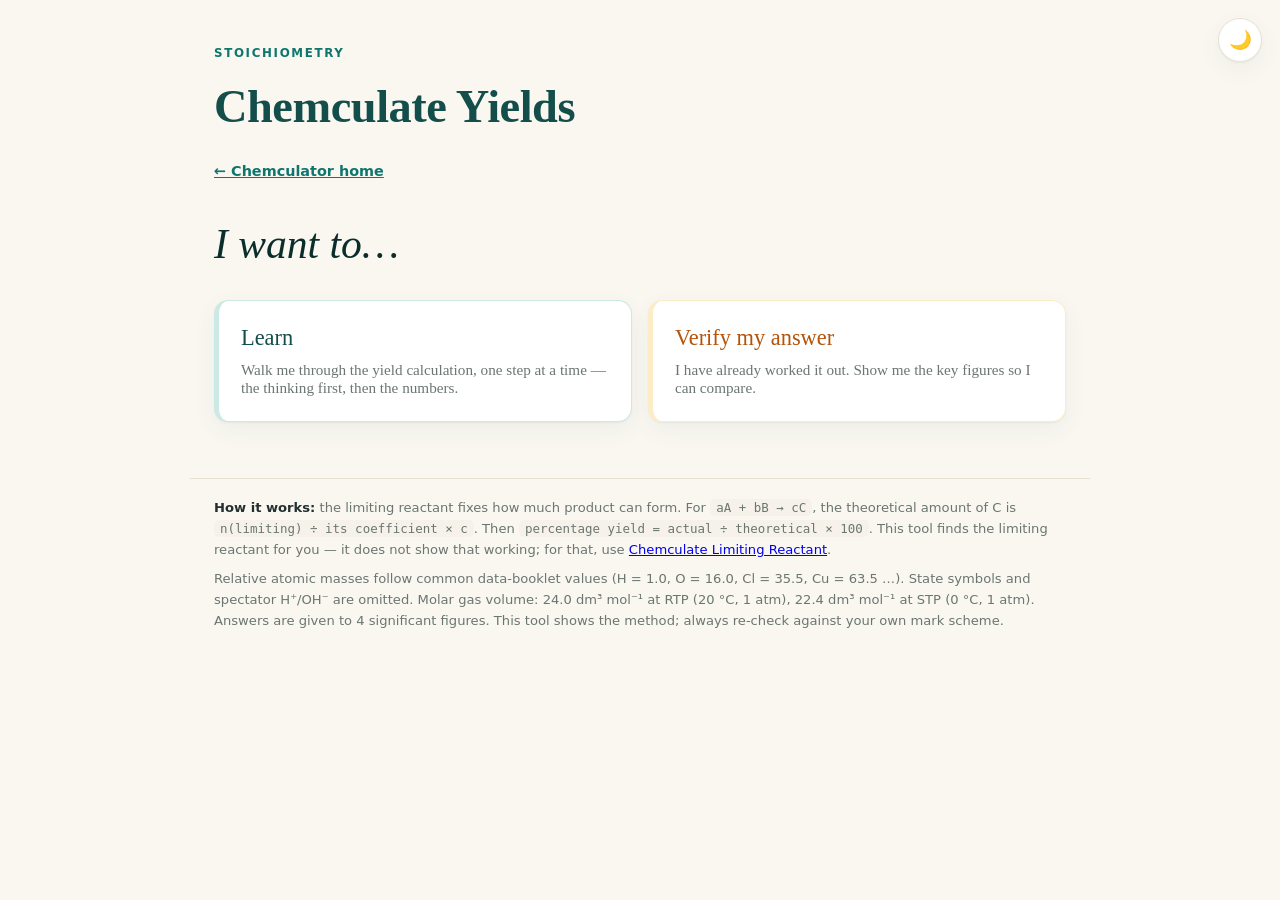
==== yieldcalculator/index.html @ 8b95d7b2 "Build Chemculate Yields and make it clickable on the landing page Same house style as Stoichiomathic" ====
<!DOCTYPE html>
<html lang="en">
<head>
<meta charset="UTF-8">
<meta name="viewport" content="width=device-width, initial-scale=1.0">
<title>Chemculate Yields</title>
<meta name="description" content="Work out theoretical yield, actual yield, or percentage yield from a balanced equation — in grams, moles, or gas volume.">
<!-- Inline SVG favicon: no extra request, no file to lose. -->
<link rel="icon" href="data:image/svg+xml,%3Csvg xmlns='http://www.w3.org/2000/svg' viewBox='0 0 32 32'%3E%3Ctext y='26' font-size='26'%3E%E2%9A%97%EF%B8%8F%3C/text%3E%3C/svg%3E">
  <script>
    // Apply the saved theme before styles paint, so there is no flash of the
    // wrong theme. Shares the 'theme' key with the rest of the Chemculator
    // suite, so the choice carries across apps.
    (function () {
      try {
        var saved = localStorage.getItem('theme');
        var theme = saved || (window.matchMedia && window.matchMedia('(prefers-color-scheme: dark)').matches ? 'dark' : 'light');
        document.documentElement.setAttribute('data-theme', theme);
      } catch (e) { /* localStorage unavailable — default light styles apply */ }
    })();
  </script>
  <link rel="stylesheet" href="styles.css">
</head>
<body>
  <button class="theme-toggle" id="theme-toggle" type="button" aria-label="Switch to dark mode" aria-pressed="false">
    <span id="theme-toggle-icon" aria-hidden="true">🌙</span>
  </button>

  <header class="site-header">
    <span class="eyebrow">Stoichiometry</span>
    <h1 class="site-title">Chemculate Yields</h1>
  </header>

  <main>
    <button class="back-link" id="back-link" type="button" hidden>← Back to start</button>

    <div class="wizard-stage">

      <!-- ============ CARD 0 · LANDING ============ -->
      <div class="wizard-card" id="card-landing">
        <div class="landing-content" id="landing-content">
         <a class="back-link" href="https://azlanyaacob92.github.io/">← Chemculator home</a>
          <p class="hero-lead" id="hero-lead">I want to…</p>
          <div class="choice-grid choice-grid--two">
            <button class="choice-card choice-card--teal" data-choose="learn" type="button">
              <span class="choice-verb">Learn</span>
              <span class="choice-desc">Walk me through the yield calculation, one step at a time — the thinking first, then the numbers.</span>
            </button>
            <button class="choice-card choice-card--gold" data-choose="verify" type="button">
              <span class="choice-verb">Verify my answer</span>
              <span class="choice-desc">I have already worked it out. Show me the key figures so I can compare.</span>
            </button>
          </div>
        </div>
      </div>

      <!-- ============ CARD 1 · REACTION PICKER (periodic table) ============ -->
      <div class="wizard-card prompt-card" id="card-picker" hidden>
        <span class="prompt-step">Step 1</span>
        <p class="prompt-question">Find your reaction</p>

        <div class="searchbar">
          <input type="text" id="speciesSearch" class="text-input" placeholder="Search by species or formula, e.g. MnO4" aria-label="Search reactions by species or formula" autocomplete="off" spellcheck="false">
          <span class="search-preview" id="searchPreview" aria-hidden="true"></span>
        </div>
        <div class="searchbar-divider"><span>or tap elements below</span></div>

        <div class="tablewrap">
          <div class="legend">
            <span><i class="l-active"></i>in a two-reactant reaction</span>
            <span><i class="l-sel"></i>selected</span>
            <span><i class="l-off"></i>not available</span>
          </div>
          <div class="ptscroll"><div class="ptable" id="ptable"></div></div>
        </div>

        <div class="controls">
          <select id="catsel" class="select" aria-label="Reaction type"></select>
          <div class="seg" id="matchmode" title="When several elements are selected">
            <button data-match="all" class="active" type="button">Match all</button>
            <button data-match="any" type="button">Match any</button>
          </div>
          <button class="btn btn--ghost" id="clear" type="button">Clear</button>
        </div>

        <div class="statusbar">
          <div class="selchips" id="selchips"></div>
          <div class="count" id="count"></div>
        </div>

        <div class="list" id="list"></div>
      </div>

      <!-- ============ CARD 1b · CUSTOM REACTION — SETUP ============ -->
      <div class="wizard-card prompt-card" id="card-custom-setup" hidden>
        <span class="prompt-step">Build your own</span>
        <p class="prompt-question">How many products does your reaction make?</p>
        <p class="prompt-subtext">Every custom reaction still has exactly two reactants — the limiting reactant is worked out from both, then the yield is read off whichever product you choose.</p>
        <div class="seg seg--wide" id="prodcount" role="group" aria-label="Number of products"></div>
        <div class="wizard-back-row">
          <button class="btn btn--primary" id="custom-setup-continue" type="button">Continue →</button>
          <button class="btn btn--ghost" id="custom-setup-back" type="button">← Back to reaction list</button>
        </div>
      </div>

      <!-- ============ CARD 1c · CUSTOM REACTION — BUILD ============ -->
      <div class="wizard-card prompt-card" id="card-custom-build" hidden>
        <span class="prompt-step">Build your own</span>
        <p class="prompt-question">Name your reactants and products, and set the ratio</p>
        <div class="calc-eq" id="customPreview"></div>
        <div class="custom-side-label">Reactants</div>
        <div class="custom-grid" id="customReactants"></div>
        <div class="custom-arrow-row"><span class="custom-arrow">→</span></div>
        <div class="custom-side-label">Products</div>
        <div class="custom-grid" id="customProducts"></div>
        <p class="form-error" id="custom-error" role="alert" hidden></p>
        <button class="btn btn--primary" id="custom-build-continue" type="button">Build equation →</button>
        <div class="wizard-back-row">
          <button class="btn btn--ghost" id="custom-build-back" type="button">← Change product count</button>
        </div>
      </div>

      <!-- ============ CARD 2 · WHAT ARE YOU CALCULATING? ============ -->
      <div class="wizard-card prompt-card" id="card-target" hidden>
        <span class="prompt-step">Step 2</span>
        <p class="prompt-question">What are you trying to calculate?</p>
        <div class="calc-eq" id="targetEq"></div>
        <div class="choice-grid choice-grid--three">
          <button class="choice-card choice-card--teal" data-target="theoretical" type="button">
            <span class="choice-verb">Theoretical yield</span>
            <span class="choice-desc">The most product the reaction could possibly make, from the amounts of reactants you started with.</span>
          </button>
          <button class="choice-card choice-card--gold" data-target="percent" type="button">
            <span class="choice-verb">Percentage yield</span>
            <span class="choice-desc">How the product you actually collected compares with the theoretical maximum, as a percentage.</span>
          </button>
          <button class="choice-card choice-card--lilac" data-target="actual" type="button">
            <span class="choice-verb">Actual yield</span>
            <span class="choice-desc">How much product you'd really collect, given a percentage yield the question tells you.</span>
          </button>
        </div>
        <div class="wizard-back-row">
          <button class="btn btn--ghost" id="target-back" type="button">← Choose a different reaction</button>
        </div>
      </div>

      <!-- ============ CARD 3 · WHICH PRODUCT, AND IN WHAT UNIT? ============ -->
      <div class="wizard-card prompt-card" id="card-product" hidden>
        <span class="prompt-step">Step 3</span>
        <p class="prompt-question" id="product-question">Which product is the yield about?</p>
        <div class="calc-eq" id="productEq"></div>
        <div class="custom-side-label">Product</div>
        <div class="seg seg--wide" id="product-seg" role="group" aria-label="Choose the product"></div>
        <div class="custom-side-label">Measure the yield as</div>
        <div class="seg seg--wide" id="unit-seg" role="group" aria-label="Choose how the yield is measured"></div>
        <div id="product-gas-note"></div>
        <div class="wizard-back-row">
          <button class="btn btn--primary" id="product-continue" type="button">Continue →</button>
          <button class="btn btn--ghost" id="product-back" type="button">← Change what to calculate</button>
        </div>
      </div>

      <!-- ============ CARD 4 · MEASUREMENTS ============ -->
      <div class="wizard-card prompt-card" id="card-measure" hidden>
        <span class="prompt-step">Step 4</span>
        <p class="prompt-question">How much of each reactant do you have?</p>
        <div class="calc-eq" id="measureEq"></div>
        <div id="measureNote"></div>
        <div class="inputs" id="inputs"></div>
        <div id="knownWrap"></div>
        <p class="form-error" id="measure-error" role="alert" hidden></p>
        <button class="btn btn--primary" id="measure-continue" type="button">Continue →</button>
        <div class="wizard-back-row">
          <button class="btn btn--ghost" id="measure-back" type="button">← Change product or unit</button>
        </div>
      </div>

      <!-- ============ CARD 5a · LEARN — one step at a time ============ -->
      <div class="wizard-card step-combo" id="card-learn" hidden>
        <div class="step-strategy-zone">
          <span class="strategy-eyebrow" id="learn-eyebrow">Step 1</span>
          <p class="strategy-instruction" id="learn-instruction"></p>
          <p class="strategy-text" id="learn-strategy"></p>
          <p class="strategy-footnote" id="learn-footnote" hidden></p>
        </div>
        <div class="step-calc-zone">
          <span class="math-eyebrow">Calculation</span>
          <div class="math-typed" id="learn-math"></div>
        </div>
        <div class="step-combo-actions">
          <button class="btn btn--primary" id="learn-next" type="button">Show the calculation</button>
        </div>
      </div>

      <!-- ============ CARD 5b · VERIFY — answers only ============ -->
      <div class="wizard-card worksheet" id="card-verify" hidden>
        <div class="worksheet-header">
          <span class="strategy-eyebrow">Answers only</span>
          <p class="worksheet-title" id="verify-title">Key figures for each step</p>
        </div>
        <div class="worksheet-body" id="verify-body"></div>
        <div class="step-combo-actions worksheet-actions">
          <button class="btn btn--primary" id="verify-again" type="button">Try different amounts</button>
          <button class="btn btn--ghost" id="verify-restart" type="button">Start again</button>
        </div>
      </div>

      <!-- ============ CARD 6 · VERDICT (learn only) ============ -->
      <div class="wizard-card verdict-card" id="card-verdict" hidden>
        <span class="strategy-eyebrow">Conclusion</span>
        <p class="verdict-headline" id="verdict-headline"></p>
        <p class="verdict-body" id="verdict-body"></p>
        <div class="verdict-actions">
          <button class="btn btn--primary" id="verdict-again" type="button">Try different amounts</button>
          <button class="btn btn--ghost" id="verdict-restart" type="button">Start again</button>
        </div>
      </div>

    </div>
  </main>

  <footer class="site-footer">
    <div><b>How it works:</b> the limiting reactant fixes how much product can form. For <code>aA + bB → cC</code>, the theoretical amount of C is <code>n(limiting) ÷ its coefficient × c</code>. Then <code>percentage yield = actual ÷ theoretical × 100</code>. This tool finds the limiting reactant for you — it does not show that working; for that, use <a href="https://azlanyaacob92.github.io/stoichiomathics/">Chemculate Limiting Reactant</a>.</div>
    <div style="margin-top:8px">Relative atomic masses follow common data-booklet values (H = 1.0, O = 16.0, Cl = 35.5, Cu = 63.5 …). State symbols and spectator H⁺/OH⁻ are omitted. Molar gas volume: 24.0 dm³ mol⁻¹ at RTP (20 °C, 1 atm), 22.4 dm³ mol⁻¹ at STP (0 °C, 1 atm). Answers are given to 4 significant figures. This tool shows the method; always re-check against your own mark scheme.</div>
  </footer>

  <script src="chemistry.js"></script>
  <script src="app.js"></script>
</body>
</html>
---- yieldcalculator/styles.css ----
/* =============================================================
   styles.css  —  appearance only
   Teal + amber house style shared with the Concentration Trainer:
   Georgia for display type, sans for small-caps labels, mono for
   chemical equations and calculation lines. Light mode is the
   default; dark mode reuses the trainer's original near-black
   navy / cyan / gold palette via [data-theme="dark"].
   ============================================================= */

:root {
  --teal-900: #134e4a;
  --teal-950: #0a2e2b;
  --teal-700: #0f766e;
  --teal-600: #0d9488;
  --teal-100: #cce9e5;
  --teal-50:  #eefaf8;

  --amber-600: #d97706;
  --amber-500: #f59e0b;
  --amber-100: #fdecc8;

  --gold: #b45309;

  --lilac-600: #7c3aed;
  --lilac-100: #ede9fe;
  --lilac-glow: rgba(124, 58, 237, 0);

  --bg:    #faf7f1;
  --card:  #ffffff;
  --ink:   #23302f;
  --muted: #6b7671;
  --faint: #9aa49e;
  --line:  #e8e1d4;

  --calc-bg:      #f6f2ea;
  --error-bg:     #fef2f2;
  --error-border: #fecaca;
  --error-text:   #b91c1c;

  --amber-panel-bg:     var(--amber-100);
  --amber-panel-border: var(--amber-500);
  --amber-panel-text:   #7c3a06;

  /* periodic table cells */
  --pt-on-bg:     var(--teal-50);
  --pt-on-ink:    var(--teal-700);
  --pt-on-border: #a7dcd4;
  --pt-on-hover:  #dcf4f0;
  --pt-off-bg:    #f2eee5;
  --pt-off-ink:   #b9b2a3;
  --pt-off-border:#e8e1d4;
  --pt-sel-bg:    var(--teal-600);
  --pt-sel-ink:   #ffffff;
  --pt-sel-ring:  rgba(13, 148, 136, .3);

  /* limiting / excess accents */
  --lim: var(--teal-700);
  --exc: #2563eb;
  --exc-soft: #dbeafe;

  /* reaction-category accent colours (used as translucent tag backgrounds) */
  --c-neut:#2563eb; --c-ametal:#db2777; --c-carb:#b45309; --c-oxide:#c2410c;
  --c-comb:#dc2626; --c-precip:#7c3aed; --c-decomp:#059669; --c-disp:#0891b2;
  --c-synth:#0284c7; --c-titr:#9333ea; --c-elec:#ca8a04; --c-complex:#c026d3;
  --c-pblock:#4f46e5; --c-gasform:#65a30d; --c-custom:#64748b;

  --shadow: 0 1px 2px rgba(19, 78, 74, .06), 0 8px 24px rgba(19, 78, 74, .06);
  --radius: 14px;

  --display: Georgia, "Times New Roman", serif;
  --body: system-ui, -apple-system, "Segoe UI", Roboto, sans-serif;
  --mono: "SFMono-Regular", ui-monospace, Menlo, Consolas, monospace;

  /* one easing curve, used everywhere, so every transition feels
     like part of the same material — slow to start, glides to rest */
  --ease-buttery: cubic-bezier(0.16, 1, 0.3, 1);
}

/* ---------- dark mode ----------
   The trainer's original palette: near-black navy surfaces, bright
   cyan accent, gold for warnings. Same variable names, dark values,
   switched by a data-theme attribute on <html> (as in the
   Concentration Trainer). */
[data-theme="dark"] {
  --bg:    #0b1015;
  --card:  #131c24;
  --ink:   #e8eef4;
  --muted: #8a9aa8;
  --faint: #5a6b78;
  --line:  #243240;

  --calc-bg:      #172230;
  --error-bg:     #2a1414;
  --error-border: #5a2a2a;
  --error-text:   #f4b4b4;

  --amber-panel-bg:     #2a230f;
  --amber-panel-border: #6b4a12;
  --amber-panel-text:   #f0c473;

  --teal-600: #2dd4bf;
  --teal-700: #2dd4bf;
  --teal-100: #2a6b63;
  --teal-50:  #eefaf8; /* stays light: used as text inside deep-teal zones */

  --amber-500: #f5b942;
  --amber-600: #f5b942;
  --amber-100: #3a3220;

  --gold: #f5b942;

  --lilac-600: #a78bfa;
  --lilac-100: #3b2e63;
  --lilac-glow: rgba(167, 139, 250, .45);

  --pt-on-bg:     #0f3b37;
  --pt-on-ink:    #aef3ea;
  --pt-on-border: #2a6b63;
  --pt-on-hover:  #13524b;
  --pt-off-bg:    #10171d;
  --pt-off-ink:   #3f4d59;
  --pt-off-border:#1b2730;
  --pt-sel-bg:    #2dd4bf;
  --pt-sel-ink:   #06231f;
  --pt-sel-ring:  rgba(45, 212, 191, .35);

  --lim: #2dd4bf;
  --exc: #60a5fa;
  --exc-soft: #142436;

  /* brighter category accents, legible against the dark navy card */
  --c-neut:#60a5fa; --c-ametal:#f472b6; --c-carb:#fbbf24; --c-oxide:#fb923c;
  --c-comb:#f87171; --c-precip:#a78bfa; --c-decomp:#34d399; --c-disp:#22d3ee;
  --c-synth:#38bdf8; --c-titr:#c084fc; --c-elec:#facc15; --c-complex:#e879f9;
  --c-pblock:#818cf8; --c-gasform:#a3e635; --c-custom:#94a3b8;

  --shadow: 0 18px 40px -20px rgba(0, 0, 0, .85);
}

/* dark-mode pins: tokens doing double duty (dark surface AND dark ink) */
[data-theme="dark"] .site-title,
[data-theme="dark"] .choice-verb,
[data-theme="dark"] .hero-lead { color: var(--ink); }
[data-theme="dark"] .btn--primary { color: #06231f; }
[data-theme="dark"] .btn--primary:hover { background: #7af2e4; box-shadow: 0 6px 16px rgba(45, 212, 191, .35); }
[data-theme="dark"] .btn--ghost:hover { background: #0f3b37; }
[data-theme="dark"] .step-strategy-zone { background: #0e2e2a; }
[data-theme="dark"] .verdict-card { background: #0e2e2a; }
[data-theme="dark"] .worksheet-header { background: #0e2e2a; }
[data-theme="dark"] .chip--lim { color: #06231f; }
[data-theme="dark"] .choice-card--teal { box-shadow: var(--shadow), 0 0 18px rgba(45, 212, 191, .28); }
[data-theme="dark"] .choice-card--teal:hover { box-shadow: 0 10px 30px rgba(19, 78, 74, .12), 0 0 32px rgba(45, 212, 191, .55); }
[data-theme="dark"] .choice-card--gold { box-shadow: var(--shadow), 0 0 18px rgba(245, 185, 66, .28); }
[data-theme="dark"] .choice-card--gold:hover { box-shadow: 0 10px 30px rgba(19, 78, 74, .12), 0 0 32px rgba(245, 185, 66, .55); }
[data-theme="dark"] .choice-card--lilac:hover { box-shadow: 0 10px 30px rgba(19, 78, 74, .12), 0 0 32px rgba(167, 139, 250, .6); }

* { box-sizing: border-box; }

body {
  margin: 0;
  font-family: var(--body);
  color: var(--ink);
  background: var(--bg);
  line-height: 1.55;
  -webkit-font-smoothing: antialiased;
  transition: background .35s var(--ease-buttery), color .35s var(--ease-buttery);
}
[data-theme="dark"] body {
  background:
    radial-gradient(1200px 600px at 80% -10%, #14202b 0%, transparent 60%),
    radial-gradient(900px 500px at -10% 10%, #102219 0%, transparent 55%),
    var(--bg);
}

/* ---------- theme toggle ---------- */
.theme-toggle {
  position: fixed;
  top: 18px;
  right: 18px;
  z-index: 50;
  width: 44px;
  height: 44px;
  border-radius: 50%;
  border: 1px solid var(--line);
  background: var(--card);
  color: var(--ink);
  display: flex;
  align-items: center;
  justify-content: center;
  font-size: 1.15rem;
  line-height: 1;
  cursor: pointer;
  box-shadow: var(--shadow);
  transition: background .35s var(--ease-buttery), transform .2s var(--ease-buttery), box-shadow .3s var(--ease-buttery);
}
.theme-toggle:hover { transform: translateY(-2px); }
.theme-toggle:focus-visible { outline: 3px solid var(--amber-500); outline-offset: 2px; }

/* ---------- header / footer ---------- */
.site-header {
  max-width: 900px;
  margin: 0 auto;
  padding: 40px 24px 8px;
}
@media (max-width: 480px) { .site-header { padding-right: 64px; } }
.eyebrow {
  display: inline-block;
  font-size: .74rem;
  letter-spacing: .14em;
  text-transform: uppercase;
  color: var(--teal-700);
  font-weight: 600;
}
.site-title {
  font-family: var(--display);
  font-size: clamp(2rem, 6vw, 2.9rem);
  margin: 6px 0 0;
  color: var(--teal-900);
  letter-spacing: -.01em;
}
.site-footer {
  max-width: 900px;
  margin: 56px auto 40px;
  padding: 0 24px;
  color: var(--muted);
  font-size: .82rem;
  line-height: 1.6;
  border-top: 1px solid var(--line);
  padding-top: 18px;
}
.site-footer code {
  font-family: var(--mono);
  color: var(--muted);
  background: var(--calc-bg);
  padding: 1px 6px;
  border-radius: 5px;
  font-size: .78rem;
}
.site-footer b { color: var(--ink); }

main { max-width: 900px; margin: 0 auto; padding: 8px 24px 0; }

/* ---------- wizard pan transitions ----------
   One card visible at a time. "forward" exits left / enters from
   the right (the normal progress direction); "back" reverses it. */
@keyframes fade { from { opacity: 0; transform: translateY(10px); } to { opacity: 1; transform: none; } }
@keyframes pan-in-right  { from { opacity: 0; transform: translateX(56px); } to { opacity: 1; transform: none; } }
@keyframes pan-in-left   { from { opacity: 0; transform: translateX(-56px); } to { opacity: 1; transform: none; } }
@keyframes pan-out-left  { from { opacity: 1; transform: none; } to { opacity: 0; transform: translateX(-56px); } }
@keyframes pan-out-right { from { opacity: 1; transform: none; } to { opacity: 0; transform: translateX(56px); } }

.wizard-card { will-change: transform, opacity; }
.anim-pan-in-right  { animation: pan-in-right .65s var(--ease-buttery); }
.anim-pan-in-left   { animation: pan-in-left .65s var(--ease-buttery); }
.anim-pan-out-left  { animation: pan-out-left .5s var(--ease-buttery) forwards; }
.anim-pan-out-right { animation: pan-out-right .5s var(--ease-buttery) forwards; }

/* ---------- landing ---------- */
.hero-lead {
  font-family: var(--display);
  font-size: clamp(1.8rem, 5.5vw, 2.6rem);
  color: var(--teal-950);
  margin: 28px 0 24px;
  font-style: italic;
}
.hero-lead.anim-hero-in { animation: pan-in-right .7s var(--ease-buttery) both; }
.choice-card.anim-grow-in { animation: grow-in .55s var(--ease-buttery) both; }
@keyframes grow-in { from { opacity: 0; transform: scale(.35); } to { opacity: 1; transform: scale(1); } }

.choice-grid { display: grid; gap: 16px; grid-template-columns: repeat(3, 1fr); }
.choice-grid--two { grid-template-columns: repeat(2, 1fr); }
.choice-grid--three { grid-template-columns: repeat(3, 1fr); }
@media (max-width: 760px) { .choice-grid { grid-template-columns: 1fr; } }

.choice-card {
  text-align: left;
  cursor: pointer;
  border: 1px solid var(--teal-100);
  background: var(--card);
  border-radius: var(--radius);
  padding: 24px 22px;
  box-shadow: var(--shadow);
  display: flex; flex-direction: column; gap: 10px;
  transition: transform .3s var(--ease-buttery), box-shadow .3s var(--ease-buttery), border-color .3s var(--ease-buttery);
  border-left: 5px solid var(--teal-600);
  font-family: inherit;
}
.choice-card--teal { border-left-color: var(--teal-600); border-color: var(--teal-100); }
.choice-card--lilac {
  border-left-color: var(--lilac-600);
  border-color: var(--lilac-100);
  box-shadow: var(--shadow), 0 0 18px var(--lilac-glow);
}
.choice-card--gold  { border-left-color: var(--gold); border-color: var(--amber-100); }
.choice-card:hover { transform: translateY(-3px); box-shadow: 0 10px 30px rgba(19, 78, 74, .12); }
.choice-card--lilac:hover { box-shadow: 0 10px 30px rgba(19, 78, 74, .12), 0 0 30px var(--lilac-glow); }
.choice-card:active { transform: translateY(-1px) scale(.99); transition-duration: .12s; }
.choice-card.active { border-width: 2px; box-shadow: var(--shadow), 0 0 0 3px var(--teal-100); }
[data-theme="dark"] .choice-card.active { box-shadow: var(--shadow), 0 0 0 3px rgba(45, 212, 191, .35); }
.choice-verb {
  font-family: var(--display);
  font-size: 1.4rem;
  color: var(--teal-900);
}
.choice-card--lilac .choice-verb { color: var(--lilac-600); }
.choice-card--gold .choice-verb { color: var(--gold); }
.choice-desc { color: var(--muted); font-size: .95rem; font-family: var(--display); }

/* ---------- back link ---------- */
.back-link {
  background: none; border: none; cursor: pointer;
  color: var(--teal-700); font-size: .9rem; font-weight: 600;
  font-family: var(--body);
  padding: 6px 0; margin: 12px 0 20px;
  transition: color .2s var(--ease-buttery), transform .2s var(--ease-buttery);
}
.back-link:hover { text-decoration: underline; color: var(--teal-900); transform: translateX(-2px); }
[data-theme="dark"] .back-link:hover { color: #7af2e4; }

/* ---------- prompt cards (picker + measurements) ---------- */
.prompt-card {
  background: var(--card);
  border: 1px solid var(--line);
  border-radius: var(--radius);
  padding: 22px;
  box-shadow: var(--shadow);
  margin-bottom: 16px;
}
.prompt-step {
  display: inline-block;
  font-family: var(--body);
  font-size: .7rem; letter-spacing: .12em; text-transform: uppercase;
  color: var(--teal-700); font-weight: 700; margin-bottom: 10px;
}
.prompt-question {
  display: block;
  font-family: var(--display);
  font-size: 1.25rem;
  color: var(--ink);
  margin: 0 0 14px;
}
.wizard-back-row { margin-top: 14px; display: flex; gap: 10px; flex-wrap: wrap; }
.prompt-subtext { font-size: .85rem; color: var(--muted); margin: -6px 0 16px; line-height: 1.5; }
.seg--wide { display: flex; width: 100%; }
.seg--wide button { flex: 1; padding: 12px 10px; font-size: .95rem; }

/* ---------- form controls / buttons ---------- */
.select, .num-input {
  font-family: var(--body);
  font-size: .95rem;
  color: var(--ink);
  background: var(--card);
  border: 1px solid var(--line);
  border-radius: 10px;
  padding: 10px 12px;
  transition: border-color .2s var(--ease-buttery), box-shadow .2s var(--ease-buttery);
}
.select { cursor: pointer; }
.select:focus, .num-input:focus {
  outline: 3px solid var(--teal-100);
  border-color: var(--teal-600);
}
.btn {
  font-family: var(--body);
  font-size: .98rem;
  font-weight: 600;
  border-radius: 10px;
  padding: 11px 20px;
  cursor: pointer;
  border: 1px solid transparent;
  transition: background .25s var(--ease-buttery), transform .2s var(--ease-buttery), box-shadow .25s var(--ease-buttery);
}
.btn:active { transform: translateY(1px) scale(.98); transition-duration: .1s; }
.btn--primary { background: var(--teal-700); color: #fff; }
.btn--primary:hover { background: var(--teal-900); transform: translateY(-1px); box-shadow: 0 6px 16px rgba(19, 78, 74, .18); }
[data-theme="dark"] .btn--primary:hover { background: #7af2e4; }
.btn--ghost { background: transparent; color: var(--teal-700); border-color: var(--teal-100); }
.btn--ghost:hover { background: var(--teal-50); transform: translateY(-1px); }
.btn:focus-visible { outline: 3px solid var(--amber-500); outline-offset: 2px; }
#measure-continue { margin-top: 16px; }

.form-error {
  color: var(--error-text); font-size: .9rem; margin: 14px 0 0;
  background: var(--error-bg); border: 1px solid var(--error-border); border-radius: 8px; padding: 10px 12px;
}

/* ---------- species / formula search ---------- */
.searchbar { position: relative; margin-bottom: 10px; }
.text-input {
  font-family: var(--body);
  font-size: .95rem;
  color: var(--ink);
  background: var(--card);
  border: 1px solid var(--line);
  border-radius: 10px;
  padding: 11px 14px;
  width: 100%;
  box-sizing: border-box;
  transition: border-color .2s var(--ease-buttery), box-shadow .2s var(--ease-buttery);
}
.text-input:focus {
  outline: 3px solid var(--teal-100);
  border-color: var(--teal-600);
}
.text-input::placeholder { color: var(--faint); }
.search-preview {
  display: block;
  min-height: 1.1em;
  margin: 6px 2px 0;
  font-family: var(--mono, monospace);
  font-size: .85rem;
  color: var(--teal-700);
}
[data-theme="dark"] .search-preview { color: var(--teal-100); }
.search-preview:empty { display: none; }
.searchbar-divider {
  display: flex; align-items: center; gap: 10px;
  font-size: .72rem; color: var(--faint); text-transform: uppercase; letter-spacing: .04em;
  margin: 4px 0 14px;
}
.searchbar-divider::before, .searchbar-divider::after {
  content: ""; flex: 1; height: 1px; background: var(--line);
}

/* ---------- periodic-table picker ---------- */
.tablewrap { margin-bottom: 14px; }
.legend { display: flex; gap: 14px; font-size: .72rem; color: var(--faint); align-items: center; flex-wrap: wrap; margin-bottom: 10px; }
.legend i { display: inline-block; width: 11px; height: 11px; border-radius: 3px; margin-right: 5px; vertical-align: -1px; }
.legend .l-active { background: var(--pt-on-bg); border: 1px solid var(--pt-on-border); }
.legend .l-sel { background: var(--pt-sel-bg); }
.legend .l-off { background: var(--pt-off-bg); border: 1px solid var(--pt-off-border); }

.ptscroll { overflow-x: auto; padding-bottom: 4px; -webkit-overflow-scrolling: touch; }
.ptable { display: grid; grid-template-columns: repeat(18, minmax(33px, 1fr)); grid-auto-rows: 36px; gap: 4px; min-width: 640px; }
.cell {
  border-radius: 6px; position: relative; display: flex; flex-direction: column; justify-content: center; align-items: center;
  font-size: 13px; font-weight: 700; user-select: none; line-height: 1; border: 1px solid transparent;
}
.cell .z { position: absolute; top: 2px; left: 4px; font-size: 8px; font-weight: 600; opacity: .65; }
.cell.off { background: var(--pt-off-bg); color: var(--pt-off-ink); border-color: var(--pt-off-border); cursor: default; }
.cell.on { background: var(--pt-on-bg); color: var(--pt-on-ink); border-color: var(--pt-on-border); cursor: pointer; transition: transform .08s, background .12s, box-shadow .12s; }
.cell.on:hover { background: var(--pt-on-hover); transform: translateY(-1px); box-shadow: 0 6px 14px -8px rgba(0, 0, 0, .35); }
.cell.sel { background: var(--pt-sel-bg); color: var(--pt-sel-ink); border-color: var(--pt-sel-bg); box-shadow: 0 0 0 2px var(--pt-sel-ring); }
.cell.sel .z { opacity: .8; }
.ftag {
  grid-column: 3 / span 1; display: flex; align-items: center; justify-content: center;
  font-size: 8px; color: var(--faint); border: 1px dashed var(--line); border-radius: 6px;
}

.controls { display: flex; gap: 10px; flex-wrap: wrap; align-items: center; margin: 14px 0 4px; }
.seg { display: inline-flex; border: 1px solid var(--line); border-radius: 10px; overflow: hidden; background: var(--card); }
.seg button { border: 0; background: transparent; color: var(--muted); padding: 10px 14px; font-size: .82rem; font-weight: 600; font-family: var(--body); cursor: pointer; }
.seg button.active { background: var(--teal-700); color: #fff; }
[data-theme="dark"] .seg button.active { color: #06231f; }

.statusbar { display: flex; justify-content: space-between; align-items: center; gap: 10px; flex-wrap: wrap; margin: 10px 2px 2px; }
.count { color: var(--muted); font-size: .82rem; }
.count b { color: var(--ink); }
.selchips { display: flex; gap: 6px; flex-wrap: wrap; }
.selchip {
  background: var(--teal-700); color: #fff; border: 0; border-radius: 999px; padding: 4px 9px 4px 11px;
  font-size: .78rem; font-weight: 700; font-family: var(--body); cursor: pointer; display: inline-flex; align-items: center; gap: 5px;
}
[data-theme="dark"] .selchip { color: #06231f; }
.selchip span { font-size: .82rem; opacity: .7; }

/* reaction list */
.list { display: flex; flex-direction: column; gap: 9px; margin-top: 12px; }
.rx {
  display: grid; grid-template-columns: 42px 1fr auto; gap: 13px; background: var(--card); border: 1px solid var(--line);
  border-radius: 12px; padding: 13px 15px; align-items: center; cursor: pointer;
  transition: border-color .12s, background .12s, transform .2s var(--ease-buttery);
}
.rx:hover { border-color: var(--teal-600); transform: translateY(-1px); }
.idx {
  font-variant-numeric: tabular-nums; font-weight: 800; font-size: 13px; color: var(--gold);
  background: var(--calc-bg); border: 1px solid var(--line); border-radius: 8px; height: 34px;
  display: flex; align-items: center; justify-content: center;
}
.rxbody { min-width: 0; }
.eq {
  font-family: var(--mono);
  font-size: 15px; line-height: 1.45; letter-spacing: .2px; color: var(--ink); overflow-wrap: anywhere;
}
.eq .coef { color: var(--teal-700); }
.eq .op { color: var(--faint); padding: 0 2px; }
.eq .arrow { color: var(--teal-600); padding: 0 6px; font-weight: 700; }
.eq sub { font-size: .66em; } .eq sup { font-size: .66em; }
.meta { display: flex; gap: 8px; flex-wrap: wrap; align-items: center; margin-top: 7px; }
.tag { font-size: 10.5px; font-weight: 700; letter-spacing: .04em; padding: 3px 9px; border-radius: 999px; text-transform: uppercase; font-family: var(--body); }
.cond { font-size: 11px; color: var(--muted); font-style: italic; }
.cond--warn { color: var(--gold); }
.pick { font-size: 11px; font-weight: 700; color: var(--faint); white-space: nowrap; font-family: var(--body); }
.rx:hover .pick { color: var(--teal-600); }
.empty { text-align: center; color: var(--muted); padding: 42px 20px; border: 1px dashed var(--line); border-radius: 12px; font-family: var(--display); }
.empty b { color: var(--ink); }
.empty-faint { color: var(--faint); }

/* "my reaction is not listed" — same grid as .rx, dashed to read as an escape hatch */
.rx--custom { border-style: dashed; background: var(--calc-bg); }
.rx--custom:hover { border-color: var(--c-custom); }
.rx--custom .idx { color: var(--c-custom); font-size: 19px; }
.rx--custom .rxbody .eq { font-family: var(--body); color: var(--muted); font-style: italic; }
.rx--custom:hover .pick { color: var(--c-custom); }

/* ---------- custom-reaction builder ---------- */
.custom-side-label {
  font-family: var(--body); font-size: .72rem; letter-spacing: .1em; text-transform: uppercase;
  color: var(--muted); font-weight: 700; margin: 16px 0 8px;
}
.custom-grid { display: grid; grid-template-columns: 1fr 1fr; gap: 12px; }
@media (max-width: 620px) { .custom-grid { grid-template-columns: 1fr; } }
.custom-arrow-row { text-align: center; margin: 6px 0; }
.custom-arrow { color: var(--teal-600); font-size: 1.2rem; font-weight: 700; }
.customfield { background: var(--calc-bg); border: 1px solid var(--line); border-radius: 12px; padding: 12px 13px; }
.customfield .cf-label {
  font-family: var(--body); font-size: 11px; font-weight: 700; color: var(--faint);
  letter-spacing: .02em; text-transform: uppercase; margin-bottom: 8px;
}
.coefrow { display: flex; gap: 8px; }
.coef-input { width: 56px; flex: 0 0 auto; text-align: center; font-variant-numeric: tabular-nums; }
.name-input { flex: 1; min-width: 0; font-family: var(--mono); }
.formula-preview {
  margin-top: 8px; font-family: var(--mono); font-size: 15px; color: var(--ink); min-height: 20px;
}
.formula-preview sub { font-size: .66em; } .formula-preview sup { font-size: .66em; }
.formula-preview:empty::before { content: '—'; color: var(--faint); }
.formula-conflict { margin-top: 10px; }
.formula-conflict-label { font-family: var(--body); font-size: .78rem; color: var(--muted); margin-bottom: 6px; }
.formula-conflict-options { display: flex; gap: 8px; flex-wrap: wrap; }
.formula-option {
  font-family: var(--mono); font-size: .92em; font-weight: 700; padding: 4px 11px; border-radius: 7px;
  border: 1px solid var(--teal-100); background: transparent; color: var(--teal-700); cursor: pointer;
}
.formula-option sub, .formula-option sup { font-size: .7em; }
.formula-option:hover { background: var(--teal-50); }

/* ---------- measurements card ---------- */
.calc-eq {
  font-family: var(--mono);
  font-size: 17px; line-height: 1.5; color: var(--ink);
  background: var(--calc-bg); border: 1px solid var(--line); border-radius: 10px; padding: 12px 14px;
  overflow-x: auto;
}
.calc-eq .arrow { color: var(--teal-600); padding: 0 8px; font-weight: 700; }
.calc-eq .op { color: var(--faint); padding: 0 3px; }
.calc-eq .coef { color: var(--teal-700); }
.calc-eq sub { font-size: .66em; } .calc-eq sup { font-size: .66em; }
.note {
  margin-top: 11px; font-size: .8rem; color: var(--amber-panel-text);
  background: var(--amber-panel-bg); border: 1px solid var(--amber-panel-border);
  border-radius: 9px; padding: 8px 11px; line-height: 1.45; display: flex; gap: 8px;
}
.note svg { flex: 0 0 auto; margin-top: 1px; }

.inputs { display: grid; grid-template-columns: 1fr 1fr; gap: 14px; margin-top: 16px; }
@media (max-width: 620px) { .inputs { grid-template-columns: 1fr; } }
.massfield { background: var(--calc-bg); border: 1px solid var(--line); border-radius: 12px; padding: 13px 14px; }
.massfield .who { font-family: var(--mono); font-size: 16px; color: var(--ink); font-weight: 600; }
.massfield .who sub { font-size: .66em; } .massfield .who sup { font-size: .66em; }
.massfield .cf {
  font-family: var(--body); font-size: 11px; font-weight: 700; color: var(--faint);
  letter-spacing: .02em; text-transform: uppercase; margin-left: 6px;
}
.methodrow { margin: 9px 0 8px; }
.methodrow .msel { width: 100%; font-weight: 600; }
.massfield .hint { font-size: .74rem; color: var(--muted); margin-bottom: 8px; line-height: 1.4; }
.massrow { display: flex; align-items: center; gap: 8px; margin-top: 8px; }
.massrow input { flex: 1; min-width: 0; font-variant-numeric: tabular-nums; }
.massrow .unit { color: var(--muted); font-size: .82rem; font-weight: 600; }
.massrow .uSel { font-size: .82rem; font-weight: 600; }
.massrow .uSel.wide { flex: 1; }

/* ---------- step-combo: strategy (deep teal) + calculation ---------- */
.step-combo {
  border-radius: 20px;
  overflow: hidden;
  box-shadow: 0 14px 40px rgba(19, 78, 74, .18);
  margin-bottom: 16px;
  background: var(--calc-bg);
}
.step-strategy-zone {
  background: var(--teal-900);
  color: var(--teal-50);
  padding: 30px 28px 26px;
}
.strategy-eyebrow {
  font-family: var(--body);
  font-size: .72rem; letter-spacing: .13em; text-transform: uppercase;
  color: rgba(238, 250, 248, .72); font-weight: 700; display: block; margin-bottom: 10px;
}
.strategy-instruction {
  font-family: var(--display);
  font-size: 1.3rem;
  color: #fff;
  margin: 0 0 8px;
}
.strategy-text {
  font-family: var(--display);
  font-size: 1.08rem;
  color: var(--teal-50);
  opacity: .92;
  margin: 0;
}
.strategy-text b { color: #fff; }
.strategy-footnote {
  font-family: var(--body);
  font-size: .82rem;
  color: rgba(238, 250, 248, .68);
  margin: 12px 0 0;
  padding-top: 10px;
  border-top: 1px solid rgba(238, 250, 248, .16);
}
.strategy-footnote::before { content: "Note — "; font-weight: 700; color: rgba(238, 250, 248, .82); }

.step-calc-zone {
  background: var(--calc-bg);
  color: var(--ink);
  padding: 24px 28px;
  min-height: 56px;
}
.math-eyebrow {
  font-family: var(--body);
  font-size: .72rem; letter-spacing: .13em; text-transform: uppercase;
  color: var(--teal-700); font-weight: 700; display: block; margin-bottom: 10px;
}
.math-typed {
  margin: 0;
  font-family: var(--mono);
  font-size: 1.02rem;
  line-height: 2.05;
  letter-spacing: -.01em;
  overflow-x: auto;
}
.step-combo-actions { background: var(--calc-bg); padding: 0 28px 24px; display: flex; gap: 12px; flex-wrap: wrap; }
.step-combo-actions .btn { font-size: 1rem; padding: 12px 22px; }

/* strategy-only card: no calc zone, actions sit on the teal */
#card-strategy { background: var(--teal-900); }
[data-theme="dark"] #card-strategy { background: #0e2e2a; }
#card-strategy .step-combo-actions { background: transparent; padding-top: 22px; }
#card-strategy .btn--ghost { color: var(--teal-50); border-color: rgba(238, 250, 248, .3); }
#card-strategy .btn--ghost:hover { background: rgba(238, 250, 248, .12); }

/* ---------- direct mol comparison: growing ratio table ---------- */
.ratio-table-scroll { overflow-x: auto; margin-top: 6px; }
.ratio-table { width: 100%; border-collapse: collapse; font-family: var(--mono); font-size: .92rem; }
.ratio-table th, .ratio-table td { padding: 12px 16px; text-align: left; vertical-align: top; border-bottom: 1px solid var(--line); white-space: nowrap; }
.ratio-table thead th { font-family: var(--body); font-size: .92rem; letter-spacing: .01em; color: var(--ink); font-weight: 700; border-bottom: 2px solid var(--teal-600); }
.ratio-table thead th:first-child { min-width: 0; }
.ratio-table tbody th { font-family: var(--display); font-size: .95rem; color: var(--ink); font-weight: 600; white-space: normal; }
.ratio-table tbody tr:last-child th, .ratio-table tbody tr:last-child td { border-bottom: 0; }
.ratio-table .eqgrid { font-size: .95em; }
.ratio-row-in { animation: fade .5s var(--ease-buttery); }
.ratio-limiting { background: rgba(245, 185, 66, .16); border-radius: 8px; box-shadow: inset 0 0 0 1.5px var(--gold); }
[data-theme="dark"] .ratio-limiting { background: rgba(245, 185, 66, .12); }

.ratio-info-inline {
  display: inline-flex; align-items: center; justify-content: center;
  width: 18px; height: 18px; border-radius: 50%;
  background: rgba(238, 250, 248, .18); color: #fff; font-size: .72em;
  vertical-align: -3px;
}
.ratio-info-btn {
  display: inline-flex; align-items: center; justify-content: center;
  width: 20px; height: 20px; margin-left: 4px; padding: 0;
  border: 1px solid var(--teal-100); border-radius: 50%;
  background: var(--card); color: var(--teal-700);
  font-size: .78rem; line-height: 1; cursor: pointer;
  transition: background .2s var(--ease-buttery), color .2s var(--ease-buttery), border-color .2s var(--ease-buttery);
}
.ratio-info-btn:hover { background: var(--teal-100); }
.ratio-info-btn.active { background: var(--teal-600); border-color: var(--teal-600); color: #fff; }
.ratio-callout-row td { border-bottom: 1px solid var(--line); padding: 0 16px 14px; white-space: normal; }
.ratio-callout-row[hidden] { display: none; }
.ratio-callout {
  font-family: var(--display); font-size: .92rem; line-height: 1.6; color: var(--ink);
  background: var(--teal-50, #eefaf8); border-left: 3px solid var(--teal-600);
  border-radius: 8px; padding: 12px 14px; margin-top: -2px;
  animation: fade .35s var(--ease-buttery);
}
[data-theme="dark"] .ratio-callout { background: rgba(45, 212, 191, .08); }
.ratio-callout-instruction { margin: 0 0 4px; font-weight: 700; }
.ratio-callout-strategy { margin: 0; opacity: .92; }
.ratio-callout-footnote { margin: 8px 0 0; font-size: .82rem; color: var(--muted); padding-top: 8px; border-top: 1px solid var(--line); }
.ratio-callout-footnote::before { content: "Note — "; font-weight: 700; }

/* ---------- stacked fractions + equation grid ---------- */
.frac {
  display: inline-flex;
  flex-direction: column;
  align-items: stretch;
  justify-content: center;
  text-align: center;
  vertical-align: middle;
  margin: 0 6px;
  line-height: 1.3;
  font-size: .92em;
  position: relative;
  top: -.05em;
}
.frac-num { padding: 0 5px 2px; border-bottom: 1.4px solid currentColor; }
.frac-den { padding: 2px 5px 0; }

.eqgrid {
  display: inline-grid;
  grid-template-columns: max-content max-content minmax(0, max-content);
  align-items: center;
  row-gap: 6px;
  column-gap: 0;
  max-width: 100%;
}
/* Each equation line is ONE element spanning all three outer columns, laid
   out internally with `subgrid` so its lhs / '=' / rhs still align with
   every other line's columns. Because a line is a single element, a single
   clip-path wipe on it sweeps continuously left-to-right across the whole
   line — lhs, '=', and rhs all reveal in one pass, not two. */
.eqgrid .eq-row {
  display: grid;
  grid-template-columns: subgrid;
  grid-column: 1 / -1;
  column-gap: 0;
  align-items: center;
}
.eqgrid .eq-seg { white-space: nowrap; }
.eqgrid .eq-op { padding: 0 .6em; }
.eqgrid .eq-lhs { justify-self: end; }
.eqgrid .eq-rhs,
.eqgrid .eq-solo { justify-self: start; }
.eqgrid sub { font-size: .7em; } .eqgrid sup { font-size: .7em; }

/* typewriter wipe: one continuous left-to-right reveal per line. Step count
   is set per-row by app.js (via --tw-steps) so longer lines still read as
   a single steady typing speed rather than a fixed-length animation. */
.eqgrid .typewipe {
  --tw-steps: 24;
  clip-path: inset(0 100% 0 0);
  animation-name: typewipe;
  animation-timing-function: steps(var(--tw-steps), end);
  animation-fill-mode: forwards;
}
@keyframes typewipe {
  from { clip-path: inset(0 100% 0 0); }
  to   { clip-path: inset(0 0 0 0); }
}
@supports not (grid-template-columns: subgrid) {
  /* Fallback for browsers without subgrid: each row still renders and
     types correctly, just without cross-row '=' alignment. */
  .eqgrid .eq-row { grid-template-columns: max-content max-content minmax(0, max-content); }
}
@media (prefers-reduced-motion: reduce) {
  .eqgrid .typewipe { clip-path: none; animation: none; }
}

.ans-lines { font-family: var(--mono); font-size: 1.02rem; line-height: 2.05; overflow-x: auto; animation: fade .55s var(--ease-buttery); }

/* ---------- verify worksheet ---------- */
.worksheet {
  border-radius: 20px; overflow: hidden; box-shadow: 0 14px 40px rgba(19, 78, 74, .18);
  background: var(--card); border: 1px solid var(--line); margin-bottom: 16px;
}
.worksheet-header { background: var(--teal-900); padding: 26px 28px 22px; }
.worksheet-title { font-family: var(--display); font-size: 1.3rem; color: #fff; margin: 0; }
.worksheet-body { padding: 8px 28px 12px; }
.vrow { display: grid; grid-template-columns: 170px 1fr; gap: 14px; padding: 14px 0; border-top: 1px dashed var(--line); align-items: baseline; }
.vrow:first-child { border-top: 0; }
@media (max-width: 560px) { .vrow { grid-template-columns: 1fr; gap: 4px; } }
.vlabel { font-family: var(--body); font-size: .72rem; letter-spacing: .1em; text-transform: uppercase; color: var(--teal-700); font-weight: 700; }
.vval { font-family: var(--mono); font-size: .96rem; line-height: 1.8; color: var(--ink); overflow-wrap: anywhere; }
.vval b { color: var(--amber-panel-text); }
[data-theme="dark"] .vval b { color: var(--gold); }
.vval sub { font-size: .7em; } .vval sup { font-size: .7em; }
.dotsep { color: var(--faint); padding: 0 .6em; }
.worksheet-actions { background: var(--card); padding: 8px 28px 24px; }

/* ---------- pivot selector (strategy card) ---------- */
.pivot-select { margin: 16px 0 4px; }
.pivot-label {
  display: block; margin-bottom: 8px;
  font-family: var(--display); font-size: 1rem; font-weight: 700;
  color: #fff;
}

/* ---------- verdict card ---------- */
.verdict-card {
  background: var(--teal-900);
  color: var(--teal-50);
  border-radius: 20px;
  padding: 30px 28px;
  box-shadow: 0 14px 40px rgba(19, 78, 74, .25);
  margin-bottom: 16px;
  animation: fade .7s var(--ease-buttery);
}
.verdict-headline {
  font-family: var(--display);
  font-size: 1.6rem;
  color: #fff;
  margin: 0 0 10px;
}
.verdict-body { font-family: var(--display); font-size: 1.08rem; margin: 0; opacity: .94; line-height: 1.7; }
.verdict-body b { color: #fff; }
.chip {
  display: inline-block; font-family: var(--mono); font-weight: 700; padding: 2px 9px; border-radius: 7px; font-size: .92em;
}
.chip sub { font-size: .7em; } .chip sup { font-size: .7em; }
.chip--lim { background: var(--teal-600); color: #fff; }
.chip--exc { background: rgba(238, 250, 248, .14); color: var(--teal-50); border: 1px solid rgba(238, 250, 248, .3); }
[data-theme="dark"] .chip--exc { color: #bcd6f5; border-color: #2c507e; background: var(--exc-soft); }
.verdict-actions { display: flex; gap: 12px; flex-wrap: wrap; margin-top: 22px; }
.verdict-actions .btn--primary { background: var(--teal-600); }
.verdict-actions .btn--primary:hover { background: #0fb5a3; }
[data-theme="dark"] .verdict-actions .btn--primary:hover { background: #7af2e4; }
.verdict-actions .btn--ghost { color: var(--teal-50); border-color: rgba(238, 250, 248, .3); }
.verdict-actions .btn--ghost:hover { background: rgba(238, 250, 248, .12); }

.whatif { margin-top: 20px; padding-top: 18px; border-top: 1px dashed rgba(238, 250, 248, .25); }
.whatif-toggle { width: 100%; text-align: left; }
.whatif-body {
  margin-top: 14px; padding: 14px 16px; border-radius: 12px;
  background: rgba(238, 250, 248, .08); border: 1px solid rgba(238, 250, 248, .2);
  font-family: var(--display); font-size: .95rem; line-height: 1.7; animation: fade .5s var(--ease-buttery);
}
.whatif-body b { color: #fff; }
.whatif-body .ans-lines { margin-top: 8px; color: var(--teal-50); font-size: .92rem; }
[data-theme="dark"] .whatif-body { background: rgba(9, 33, 30, .35); border-color: #1c4a44; }
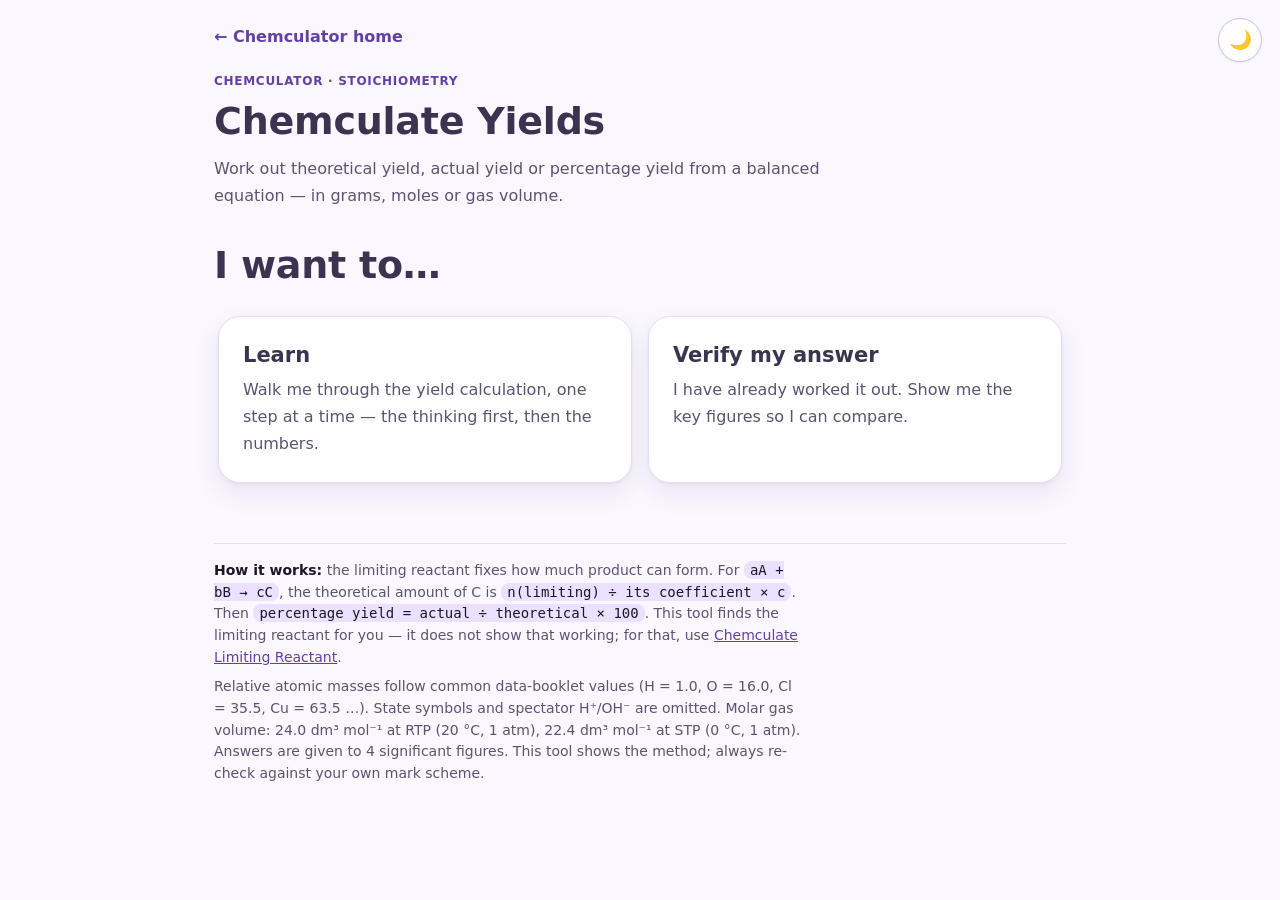
==== commit 410461a9: "Retheme landing page and yield calculator to Lavender + Willow Drop the welcome intro so app cards s" ====
--- a/yieldcalculator/index.html
+++ b/yieldcalculator/index.html
@@ -7,18 +7,12 @@
 <meta name="description" content="Work out theoretical yield, actual yield, or percentage yield from a balanced equation — in grams, moles, or gas volume.">
 <!-- Inline SVG favicon: no extra request, no file to lose. -->
 <link rel="icon" href="data:image/svg+xml,%3Csvg xmlns='http://www.w3.org/2000/svg' viewBox='0 0 32 32'%3E%3Ctext y='26' font-size='26'%3E%E2%9A%97%EF%B8%8F%3C/text%3E%3C/svg%3E">
+  <!-- Flash-free theme init: runs before the stylesheet is parsed. Same key ("theme") as the Chemculator hub.
+       With no stored choice, design-system.css follows prefers-color-scheme. -->
   <script>
-    // Apply the saved theme before styles paint, so there is no flash of the
-    // wrong theme. Shares the 'theme' key with the rest of the Chemculator
-    // suite, so the choice carries across apps.
-    (function () {
-      try {
-        var saved = localStorage.getItem('theme');
-        var theme = saved || (window.matchMedia && window.matchMedia('(prefers-color-scheme: dark)').matches ? 'dark' : 'light');
-        document.documentElement.setAttribute('data-theme', theme);
-      } catch (e) { /* localStorage unavailable — default light styles apply */ }
-    })();
+  try{var s=localStorage.getItem('theme'); if(s==='dark'||s==='light') document.documentElement.setAttribute('data-theme', s);}catch(e){}
   </script>
+  <link rel="stylesheet" href="design-system.css">
   <link rel="stylesheet" href="styles.css">
 </head>
 <body>
@@ -26,10 +20,17 @@
     <span id="theme-toggle-icon" aria-hidden="true">🌙</span>
   </button>
 
-  <header class="site-header">
-    <span class="eyebrow">Stoichiometry</span>
-    <h1 class="site-title">Chemculate Yields</h1>
-  </header>
+  <div class="page">
+    <nav class="top-links" aria-label="Chemculator navigation">
+      <a class="home-link" href="https://azlanyaacob92.github.io/">&larr; Chemculator home</a>
+    </nav>
+
+    <header class="page-header">
+      <p class="eyebrow">Chemculator &middot; Stoichiometry</p>
+      <h1 class="site-title">Chemculate Yields</h1>
+      <p class="subtitle">Work out theoretical yield, actual yield or percentage yield from a balanced equation &mdash; in grams, moles or gas volume.</p>
+    </header>
+  </div>
 
   <main>
     <button class="back-link" id="back-link" type="button" hidden>← Back to start</button>
@@ -39,14 +40,13 @@
       <!-- ============ CARD 0 · LANDING ============ -->
       <div class="wizard-card" id="card-landing">
         <div class="landing-content" id="landing-content">
-         <a class="back-link" href="https://azlanyaacob92.github.io/">← Chemculator home</a>
           <p class="hero-lead" id="hero-lead">I want to…</p>
           <div class="choice-grid choice-grid--two">
-            <button class="choice-card choice-card--teal" data-choose="learn" type="button">
+            <button class="choice-card" data-choose="learn" type="button">
               <span class="choice-verb">Learn</span>
               <span class="choice-desc">Walk me through the yield calculation, one step at a time — the thinking first, then the numbers.</span>
             </button>
-            <button class="choice-card choice-card--gold" data-choose="verify" type="button">
+            <button class="choice-card" data-choose="verify" type="button">
               <span class="choice-verb">Verify my answer</span>
               <span class="choice-desc">I have already worked it out. Show me the key figures so I can compare.</span>
             </button>
@@ -126,15 +126,15 @@
         <p class="prompt-question">What are you trying to calculate?</p>
         <div class="calc-eq" id="targetEq"></div>
         <div class="choice-grid choice-grid--three">
-          <button class="choice-card choice-card--teal" data-target="theoretical" type="button">
+          <button class="choice-card" data-target="theoretical" type="button">
             <span class="choice-verb">Theoretical yield</span>
             <span class="choice-desc">The most product the reaction could possibly make, from the amounts of reactants you started with.</span>
           </button>
-          <button class="choice-card choice-card--gold" data-target="percent" type="button">
+          <button class="choice-card" data-target="percent" type="button">
             <span class="choice-verb">Percentage yield</span>
             <span class="choice-desc">How the product you actually collected compares with the theoretical maximum, as a percentage.</span>
           </button>
-          <button class="choice-card choice-card--lilac" data-target="actual" type="button">
+          <button class="choice-card" data-target="actual" type="button">
             <span class="choice-verb">Actual yield</span>
             <span class="choice-desc">How much product you'd really collect, given a percentage yield the question tells you.</span>
           </button>
--- a/yieldcalculator/design-system.css
+++ b/yieldcalculator/design-system.css
@@ -0,0 +1,366 @@
+/* =============================================================
+   design-system.css — Lavender + Willow design system
+   Portable token layer. Two source palettes:
+     Lavender Veil → Lavender Purple  (primary / brand / interactive)
+     Frosted Mint  → Willow Green     (secondary / positive / confirm)
+
+   The five swatches in each source palette are all tints: none of
+   them reaches 4.5:1 against white, so they are used as SURFACES
+   and FILLS. Text and action colours are the derived 600–900 steps
+   below. Every pairing marked ✓ was checked against WCAG 2.1 AA.
+   ============================================================= */
+
+:root {
+  /* ---------- lavender ramp (50–400 are the source swatches) ---------- */
+  --lav-50:  #ebe0ff;  /* Lavender Veil     */
+  --lav-100: #dac7ff;  /* Periwinkle        */
+  --lav-200: #c7adff;  /* Mauve             */
+  --lav-300: #ac8bee;  /* Soft Periwinkle   */
+  --lav-400: #916dd5;  /* Lavender Purple   */
+  --lav-500: #7a52c4;  /* derived — smallest fill that holds white text ✓ 5.48 */
+  --lav-600: #6340a6;  /* derived — text / links on white ✓ 7.46 */
+  --lav-700: #4a2e7e;  /* derived — headings ✓ 10.59 */
+  --lav-900: #2e1b52;  /* derived — deep surface, dark-mode base */
+
+  /* ---------- willow ramp (50–400 are the source swatches) ---------- */
+  --grn-50:  #e4fde1;  /* Frosted Mint (light) */
+  --grn-100: #d5f5d2;  /* Frosted Mint        */
+  --grn-200: #c6edc3;  /* Tea Green           */
+  --grn-300: #a7dca5;  /* Celadon             */
+  --grn-400: #90cf8e;  /* Willow Green        */
+  --grn-500: #6fb86d;  /* derived — fill, pairs with ink not white */
+  --grn-600: #4f9a50;  /* derived — icons / large text only (3.46) */
+  --grn-700: #356e38;  /* derived — text & solid buttons ✓ 6.11 */
+  --grn-900: #1e3f22;  /* derived — deep surface */
+
+  /* ---------- neutrals (warmed toward lavender, not pure grey) ---------- */
+  --ink:   #1c1725;   /* body text ✓ 17.5 on white  */
+  --ink-2: #3b3450;   /* subheads ✓ 11.7            */
+  --muted: #5b5470;   /* secondary text ✓ 7.1       */
+  --faint: #8a7fa8;   /* placeholders, 3.7 — never body copy */
+  --line:  #e5dcf5;
+  --line-strong: #cdbfe8;
+
+  /* ---------- surfaces ---------- */
+  --bg:      #faf7ff;
+  --bg-tint: #f6f2ff;
+  --card:    #ffffff;
+  --card-2:  var(--lav-50);
+  --overlay: rgba(46, 27, 82, .48);
+
+  /* ---------- semantic roles ---------- */
+  --primary:        var(--lav-500);
+  --primary-hover:  var(--lav-600);
+  --primary-ink:    #ffffff;
+  --primary-soft:   var(--lav-50);
+  --primary-soft-ink: var(--lav-600);   /* ✓ 5.91 on --lav-50 */
+
+  --accent:         var(--grn-700);
+  --accent-hover:   var(--grn-900);
+  --accent-ink:     #ffffff;
+  --accent-soft:    var(--grn-50);
+  --accent-soft-ink: var(--grn-700);    /* ✓ 5.65 on --grn-50 */
+
+  --success:      var(--grn-700);
+  --success-soft: var(--grn-50);
+  --danger:       #b4304a;              /* ✓ 6.07 both directions */
+  --danger-soft:  #fdeef1;
+  --warn:         #b8721f;              /* fill only — pair with --ink, not white */
+  --warn-ink:     #7a4a0f;
+  --warn-soft:    #fdf3e3;
+
+  --focus-ring: 0 0 0 3px rgba(122, 82, 196, .38);
+
+  /* ---------- elevation: lavender-tinted, never neutral grey ---------- */
+  --shadow-1: 0 1px 2px rgba(46, 27, 82, .07);
+  --shadow-2: 0 2px 4px rgba(46, 27, 82, .06), 0 10px 28px rgba(46, 27, 82, .08);
+  --shadow-3: 0 8px 20px rgba(46, 27, 82, .10), 0 24px 60px rgba(46, 27, 82, .12);
+
+  /* ---------- shape ---------- */
+  --r-sm: 8px;
+  --r-md: 14px;
+  --r-lg: 22px;
+  --r-pill: 999px;
+
+  /* ---------- 4px spacing scale ---------- */
+  --sp-1: 4px;  --sp-2: 8px;  --sp-3: 12px; --sp-4: 16px;
+  --sp-5: 24px; --sp-6: 32px; --sp-7: 48px; --sp-8: 64px;
+
+  /* =============================================================
+     TYPE — professional, plainly readable, zero network dependency.
+
+     Three voices, no webfonts: the app must render identically on a
+     school machine with no connection. Softness comes from the letterform
+     itself, not a filter on top of it — so the stacks lead with genuinely
+     rounded, humanist-terminal system faces (Candara, Calibri, and on
+     Apple platforms the `ui-rounded` generic, which resolves to SF Pro
+     Rounded) before falling back to Segoe UI / the platform UI face,
+     where the same softening comes instead from lighter tracking, a
+     touch more line-height, and weights that never lean on 700 for
+     ordinary hierarchy.
+
+     Georgia was dropped: it is readable but reads bookish, and its
+     small numerals fight the calculation lines this app is built on.
+     ============================================================= */
+
+  /* headings and any type ≥ 20px — Candara's flared, calligraphic
+     strokes read considerably softer than Segoe UI's cut corners */
+  --font-display: Candara, "ui-rounded", "Segoe UI Variable Display",
+                  Calibri, "Segoe UI", -apple-system, system-ui, Roboto,
+                  "Helvetica Neue", Arial, sans-serif;
+  /* body, labels, controls — everything below 20px. Calibri's rounded
+     terminals and open apertures keep small text friendly, not clinical */
+  --font-body: Calibri, "ui-rounded", "Segoe UI Variable Text",
+               "Segoe UI", -apple-system, system-ui, Roboto,
+               "Helvetica Neue", Arial, sans-serif;
+  /* the second voice, and it earns its keep: quantities, units,
+     equations, anything that must align in a column. Consolas over
+     Cascadia here too — its curves are noticeably rounder */
+  --font-mono: Consolas, "Cascadia Mono", "SFMono-Regular", ui-monospace,
+               Menlo, "JetBrains Mono", monospace;
+
+  /* weights — one step apart, capped at 600: nothing needs 700 to read
+     as a heading once the letterform itself is doing the work */
+  --w-normal: 400;
+  --w-medium: 500;
+  --w-semi:   600;
+  --w-bold:   600;
+
+  /* line heights: a little looser throughout than a technical system
+     would use — tight leading is part of what reads "hard" */
+  --lh-display: 1.22;
+  --lh-heading: 1.34;
+  --lh-body:    1.68;   /* generous — this is a page students read slowly */
+  --lh-tight:   1.45;
+
+  /* measure: never let running text run wider than this */
+  --measure: 66ch;
+  --measure-narrow: 46ch;
+
+  /* scale — 1.0rem base, ~1.22 ratio, deliberately shallow so nothing
+     shouts and every step stays distinguishable */
+  --fs-display: clamp(1.875rem, 1.55rem + 1.5vw, 2.375rem);
+  --fs-h1:      clamp(1.5rem, 1.35rem + .75vw, 1.75rem);
+  --fs-h2:      1.3125rem;
+  --fs-h3:      1.0625rem;
+  --fs-body:    1rem;       /* 16px floor — never smaller for prose */
+  --fs-small:   0.875rem;
+  --fs-label:   0.75rem;
+  --fs-micro:   0.6875rem;  /* units and footnotes only, never sentences */
+
+  /* composed shorthands: font: var(--t-h2) */
+  --t-display: var(--w-semi) var(--fs-display)/var(--lh-display) var(--font-display);
+  --t-h1:      var(--w-semi) var(--fs-h1)/var(--lh-heading) var(--font-display);
+  --t-h2:      var(--w-semi) var(--fs-h2)/var(--lh-heading) var(--font-display);
+  --t-h3:      var(--w-semi) var(--fs-h3)/var(--lh-tight) var(--font-body);
+  --t-body:    var(--w-normal) var(--fs-body)/var(--lh-body) var(--font-body);
+  --t-body-strong: var(--w-semi) var(--fs-body)/var(--lh-body) var(--font-body);
+  --t-small:   var(--w-normal) var(--fs-small)/1.55 var(--font-body);
+  --t-label:   var(--w-bold) var(--fs-label)/var(--lh-tight) var(--font-body);
+  --t-mono:    var(--w-normal) var(--fs-small)/var(--lh-tight) var(--font-mono);
+  --t-quantity: var(--w-medium) var(--fs-body)/var(--lh-tight) var(--font-mono);
+
+  /* tracking: near-neutral, not tightened — negative tracking is what
+     makes a headline feel engineered instead of written */
+  --tr-display: -0.006em;
+  --tr-heading: 0em;
+  --tr-body:    0em;
+  --tr-label:   0.06em;   /* uppercase labels still need a little air */
+
+  --ease: cubic-bezier(0.16, 1, 0.3, 1);
+  --dur-fast: 120ms;
+  --dur: 220ms;
+  --dur-slow: 420ms;
+}
+
+/* =============================================================
+   dark mode — the ramps invert roles: tints become the ink,
+   the 900 step becomes the room. Same token names throughout.
+   ============================================================= */
+[data-theme="dark"] {
+  --ink:   #ebe0ff;   /* ✓ 14.8 on --bg */
+  --ink-2: #dac7ff;
+  --muted: #a79fc0;   /* ✓ 7.4 */
+  --faint: #7c7496;
+  --line:  #2a2140;
+  --line-strong: #3d3157;
+
+  --bg:      #151021;
+  --bg-tint: #1d1630;
+  --card:    #1d1630;
+  --card-2:  #2a2140;
+  --overlay: rgba(10, 6, 20, .66);
+
+  --primary:        var(--lav-300);
+  --primary-hover:  var(--lav-200);
+  --primary-ink:    #1c1725;          /* dark text on a light lavender fill */
+  --primary-soft:   #2a2140;
+  --primary-soft-ink: var(--lav-100); /* ✓ 9.8 */
+
+  --accent:         var(--grn-300);
+  --accent-hover:   var(--grn-200);
+  --accent-ink:     #10240f;
+  --accent-soft:    #1f3320;
+  --accent-soft-ink: var(--grn-200);
+
+  --success:      var(--grn-300);
+  --success-soft: #1f3320;
+  --danger:       #f0a3b0;
+  --danger-soft:  #3a1a22;
+  --warn:         #f0c274;
+  --warn-ink:     #f0c274;
+  --warn-soft:    #33260f;
+
+  --focus-ring: 0 0 0 3px rgba(172, 139, 238, .45);
+
+  --shadow-1: 0 1px 2px rgba(0, 0, 0, .5);
+  --shadow-2: 0 2px 4px rgba(0, 0, 0, .4), 0 10px 28px rgba(0, 0, 0, .45);
+  --shadow-3: 0 8px 20px rgba(0, 0, 0, .5), 0 24px 60px rgba(0, 0, 0, .55);
+}
+
+/* Follow the OS when no explicit choice has been stored. */
+@media (prefers-color-scheme: dark) {
+  :root:not([data-theme="light"]) {
+    color-scheme: dark;
+    --ink: #ebe0ff; --ink-2: #dac7ff; --muted: #a79fc0; --faint: #7c7496;
+    --line: #2a2140; --line-strong: #3d3157;
+    --bg: #151021; --bg-tint: #1d1630; --card: #1d1630; --card-2: #2a2140;
+    --overlay: rgba(10, 6, 20, .66);
+    --primary: var(--lav-300); --primary-hover: var(--lav-200);
+    --primary-ink: #1c1725; --primary-soft: #2a2140; --primary-soft-ink: var(--lav-100);
+    --accent: var(--grn-300); --accent-hover: var(--grn-200);
+    --accent-ink: #10240f; --accent-soft: #1f3320; --accent-soft-ink: var(--grn-200);
+    --success: var(--grn-300); --success-soft: #1f3320;
+    --danger: #f0a3b0; --danger-soft: #3a1a22;
+    --warn: #f0c274; --warn-ink: #f0c274; --warn-soft: #33260f;
+    --focus-ring: 0 0 0 3px rgba(172, 139, 238, .45);
+    --shadow-1: 0 1px 2px rgba(0,0,0,.5);
+    --shadow-2: 0 2px 4px rgba(0,0,0,.4), 0 10px 28px rgba(0,0,0,.45);
+    --shadow-3: 0 8px 20px rgba(0,0,0,.5), 0 24px 60px rgba(0,0,0,.55);
+  }
+}
+
+/* =============================================================
+   component primitives — thin, opt-in, all token-driven
+   ============================================================= */
+
+/* ---------- base type wiring ----------
+   These apply the tokens above so headings, running text, and
+   quantities look right by default, not only inside .ds-* wrappers. */
+h1, h2, h3, h4 { margin: 0; text-wrap: balance; color: var(--ink-2); }
+h1 { font: var(--t-display); letter-spacing: var(--tr-display); }
+h2 { font: var(--t-h1); letter-spacing: var(--tr-heading); }
+h3 { font: var(--t-h2); letter-spacing: var(--tr-heading); }
+h4 { font: var(--t-h3); }
+
+p, li { font: var(--t-body); color: var(--ink); max-width: var(--measure); }
+p.lede { font: var(--w-normal) 1.125rem/var(--lh-body) var(--font-body); color: var(--muted); }
+
+small, .ds-caption { font: var(--t-small); color: var(--muted); }
+
+.ds-eyebrow, .ds-label-inline {
+  font: var(--t-label);
+  text-transform: uppercase;
+  letter-spacing: var(--tr-label);
+  color: var(--muted);
+}
+
+/* quantities, units, calc lines — tabular figures so columns line up */
+.ds-quantity, code, kbd, samp {
+  font: var(--t-quantity);
+  font-variant-numeric: tabular-nums;
+}
+
+.ds-card {
+  background: var(--card);
+  border: 1px solid var(--line);
+  border-radius: var(--r-lg);
+  padding: var(--sp-5);
+  box-shadow: var(--shadow-2);
+}
+
+.ds-btn {
+  font: var(--t-small);
+  font-weight: 600;
+  display: inline-flex;
+  align-items: center;
+  gap: var(--sp-2);
+  padding: 10px 18px;
+  border-radius: var(--r-pill);
+  border: 1px solid transparent;
+  cursor: pointer;
+  transition: background var(--dur) var(--ease), transform var(--dur) var(--ease),
+              box-shadow var(--dur) var(--ease), color var(--dur) var(--ease);
+}
+.ds-btn:focus-visible { outline: none; box-shadow: var(--focus-ring); }
+.ds-btn:active { transform: translateY(1px); }
+.ds-btn[disabled] { opacity: .5; cursor: not-allowed; transform: none; }
+
+.ds-btn--primary   { background: var(--primary); color: var(--primary-ink); }
+.ds-btn--primary:hover:not([disabled])   { background: var(--primary-hover); }
+
+.ds-btn--accent    { background: var(--accent); color: var(--accent-ink); }
+.ds-btn--accent:hover:not([disabled])    { background: var(--accent-hover); }
+
+.ds-btn--soft      { background: var(--primary-soft); color: var(--primary-soft-ink); }
+.ds-btn--soft:hover:not([disabled])      { background: var(--lav-100); }
+
+.ds-btn--ghost     { background: transparent; color: var(--primary-soft-ink);
+                     border-color: var(--line-strong); }
+.ds-btn--ghost:hover:not([disabled])     { background: var(--bg-tint); }
+
+.ds-btn--danger    { background: var(--danger); color: #fff; }
+
+.ds-label {
+  font: var(--t-label);
+  font-weight: 700;
+  text-transform: uppercase;
+  letter-spacing: .08em;
+  color: var(--muted);
+}
+
+.ds-field {
+  font: var(--t-body);
+  width: 100%;
+  padding: 10px 14px;
+  color: var(--ink);
+  background: var(--card);
+  border: 1px solid var(--line-strong);
+  border-radius: var(--r-md);
+  transition: border-color var(--dur) var(--ease), box-shadow var(--dur) var(--ease);
+}
+.ds-field::placeholder { color: var(--faint); }
+.ds-field:focus { outline: none; border-color: var(--primary); box-shadow: var(--focus-ring); }
+.ds-field[aria-invalid="true"] { border-color: var(--danger); }
+
+.ds-chip {
+  font: var(--t-label);
+  font-weight: 600;
+  display: inline-flex;
+  align-items: center;
+  gap: 6px;
+  padding: 5px 11px;
+  border-radius: var(--r-pill);
+  background: var(--primary-soft);
+  color: var(--primary-soft-ink);
+}
+.ds-chip--accent  { background: var(--accent-soft); color: var(--accent-soft-ink); }
+.ds-chip--danger  { background: var(--danger-soft); color: var(--danger); }
+.ds-chip--warn    { background: var(--warn-soft);   color: var(--warn-ink); }
+
+/* Callouts get a 3px leading edge in the role colour — the one place
+   the saturated 400-step swatches carry meaning on their own. */
+.ds-note {
+  border-left: 3px solid var(--primary);
+  background: var(--primary-soft);
+  color: var(--ink);
+  border-radius: 0 var(--r-md) var(--r-md) 0;
+  padding: var(--sp-3) var(--sp-4);
+}
+.ds-note--accent { border-left-color: var(--accent); background: var(--accent-soft); }
+.ds-note--danger { border-left-color: var(--danger); background: var(--danger-soft); }
+.ds-note--warn   { border-left-color: var(--warn);   background: var(--warn-soft); }
+
+@media (prefers-reduced-motion: reduce) {
+  * { animation-duration: .01ms !important; transition-duration: .01ms !important; }
+}
--- a/yieldcalculator/styles.css
+++ b/yieldcalculator/styles.css
@@ -1,737 +1,450 @@
-/* =============================================================
-   styles.css  —  appearance only
-   Teal + amber house style shared with the Concentration Trainer:
-   Georgia for display type, sans for small-caps labels, mono for
-   chemical equations and calculation lines. Light mode is the
-   default; dark mode reuses the trainer's original near-black
-   navy / cyan / gold palette via [data-theme="dark"].
-   ============================================================= */
+/* styles.css - Yield calculator, Lavender + Willow.
+ * design-system.css (linked first) owns every colour, type, shape and motion token.
+ * This file only maps the app's existing components onto those tokens.
+ * Roles: lavender = primary/interactive, willow = positive / the answer.
+ * Saturation budget: one saturated element per view (the primary button, or the answer chip). */
 
 :root {
-  --teal-900: #134e4a;
-  --teal-950: #0a2e2b;
-  --teal-700: #0f766e;
-  --teal-600: #0d9488;
-  --teal-100: #cce9e5;
-  --teal-50:  #eefaf8;
-
-  --amber-600: #d97706;
-  --amber-500: #f59e0b;
-  --amber-100: #fdecc8;
-
-  --gold: #b45309;
-
-  --lilac-600: #7c3aed;
-  --lilac-100: #ede9fe;
-  --lilac-glow: rgba(124, 58, 237, 0);
-
-  --bg:    #faf7f1;
-  --card:  #ffffff;
-  --ink:   #23302f;
-  --muted: #6b7671;
-  --faint: #9aa49e;
-  --line:  #e8e1d4;
-
-  --calc-bg:      #f6f2ea;
-  --error-bg:     #fef2f2;
-  --error-border: #fecaca;
-  --error-text:   #b91c1c;
-
-  --amber-panel-bg:     var(--amber-100);
-  --amber-panel-border: var(--amber-500);
-  --amber-panel-text:   #7c3a06;
-
-  /* periodic table cells */
-  --pt-on-bg:     var(--teal-50);
-  --pt-on-ink:    var(--teal-700);
-  --pt-on-border: #a7dcd4;
-  --pt-on-hover:  #dcf4f0;
-  --pt-off-bg:    #f2eee5;
-  --pt-off-ink:   #b9b2a3;
-  --pt-off-border:#e8e1d4;
-  --pt-sel-bg:    var(--teal-600);
-  --pt-sel-ink:   #ffffff;
-  --pt-sel-ring:  rgba(13, 148, 136, .3);
-
-  /* limiting / excess accents */
-  --lim: var(--teal-700);
-  --exc: #2563eb;
-  --exc-soft: #dbeafe;
-
-  /* reaction-category accent colours (used as translucent tag backgrounds) */
-  --c-neut:#2563eb; --c-ametal:#db2777; --c-carb:#b45309; --c-oxide:#c2410c;
-  --c-comb:#dc2626; --c-precip:#7c3aed; --c-decomp:#059669; --c-disp:#0891b2;
-  --c-synth:#0284c7; --c-titr:#9333ea; --c-elec:#ca8a04; --c-complex:#c026d3;
-  --c-pblock:#4f46e5; --c-gasform:#65a30d; --c-custom:#64748b;
-
-  --shadow: 0 1px 2px rgba(19, 78, 74, .06), 0 8px 24px rgba(19, 78, 74, .06);
-  --radius: 14px;
-
-  --display: Georgia, "Times New Roman", serif;
-  --body: system-ui, -apple-system, "Segoe UI", Roboto, sans-serif;
-  --mono: "SFMono-Regular", ui-monospace, Menlo, Consolas, monospace;
-
-  /* one easing curve, used everywhere, so every transition feels
-     like part of the same material — slow to start, glides to rest */
-  --ease-buttery: cubic-bezier(0.16, 1, 0.3, 1);
-}
-
-/* ---------- dark mode ----------
-   The trainer's original palette: near-black navy surfaces, bright
-   cyan accent, gold for warnings. Same variable names, dark values,
-   switched by a data-theme attribute on <html> (as in the
-   Concentration Trainer). */
+  color-scheme: light;
+
+  /* Reaction-category accents: semantically meaningful data colours (named tokens, light values
+     all >= 6:1 on white). Each tag also carries its text label, so colour is never the only cue. */
+  --cat-neut:#1d4ed8; --cat-ametal:#be185d; --cat-carb:#92400e; --cat-oxide:#9a3412;
+  --cat-comb:#b91c1c; --cat-precip:#6d28d9; --cat-decomp:#047857; --cat-disp:#0e7490;
+  --cat-synth:#0369a1; --cat-titr:#7e22ce; --cat-elec:#854d0e; --cat-complex:#a21caf;
+  --cat-pblock:#4338ca; --cat-gasform:#3f6212; --cat-custom:#475569;
+}
 [data-theme="dark"] {
-  --bg:    #0b1015;
-  --card:  #131c24;
-  --ink:   #e8eef4;
-  --muted: #8a9aa8;
-  --faint: #5a6b78;
-  --line:  #243240;
-
-  --calc-bg:      #172230;
-  --error-bg:     #2a1414;
-  --error-border: #5a2a2a;
-  --error-text:   #f4b4b4;
-
-  --amber-panel-bg:     #2a230f;
-  --amber-panel-border: #6b4a12;
-  --amber-panel-text:   #f0c473;
-
-  --teal-600: #2dd4bf;
-  --teal-700: #2dd4bf;
-  --teal-100: #2a6b63;
-  --teal-50:  #eefaf8; /* stays light: used as text inside deep-teal zones */
-
-  --amber-500: #f5b942;
-  --amber-600: #f5b942;
-  --amber-100: #3a3220;
-
-  --gold: #f5b942;
-
-  --lilac-600: #a78bfa;
-  --lilac-100: #3b2e63;
-  --lilac-glow: rgba(167, 139, 250, .45);
-
-  --pt-on-bg:     #0f3b37;
-  --pt-on-ink:    #aef3ea;
-  --pt-on-border: #2a6b63;
-  --pt-on-hover:  #13524b;
-  --pt-off-bg:    #10171d;
-  --pt-off-ink:   #3f4d59;
-  --pt-off-border:#1b2730;
-  --pt-sel-bg:    #2dd4bf;
-  --pt-sel-ink:   #06231f;
-  --pt-sel-ring:  rgba(45, 212, 191, .35);
-
-  --lim: #2dd4bf;
-  --exc: #60a5fa;
-  --exc-soft: #142436;
-
-  /* brighter category accents, legible against the dark navy card */
-  --c-neut:#60a5fa; --c-ametal:#f472b6; --c-carb:#fbbf24; --c-oxide:#fb923c;
-  --c-comb:#f87171; --c-precip:#a78bfa; --c-decomp:#34d399; --c-disp:#22d3ee;
-  --c-synth:#38bdf8; --c-titr:#c084fc; --c-elec:#facc15; --c-complex:#e879f9;
-  --c-pblock:#818cf8; --c-gasform:#a3e635; --c-custom:#94a3b8;
-
-  --shadow: 0 18px 40px -20px rgba(0, 0, 0, .85);
-}
-
-/* dark-mode pins: tokens doing double duty (dark surface AND dark ink) */
-[data-theme="dark"] .site-title,
-[data-theme="dark"] .choice-verb,
-[data-theme="dark"] .hero-lead { color: var(--ink); }
-[data-theme="dark"] .btn--primary { color: #06231f; }
-[data-theme="dark"] .btn--primary:hover { background: #7af2e4; box-shadow: 0 6px 16px rgba(45, 212, 191, .35); }
-[data-theme="dark"] .btn--ghost:hover { background: #0f3b37; }
-[data-theme="dark"] .step-strategy-zone { background: #0e2e2a; }
-[data-theme="dark"] .verdict-card { background: #0e2e2a; }
-[data-theme="dark"] .worksheet-header { background: #0e2e2a; }
-[data-theme="dark"] .chip--lim { color: #06231f; }
-[data-theme="dark"] .choice-card--teal { box-shadow: var(--shadow), 0 0 18px rgba(45, 212, 191, .28); }
-[data-theme="dark"] .choice-card--teal:hover { box-shadow: 0 10px 30px rgba(19, 78, 74, .12), 0 0 32px rgba(45, 212, 191, .55); }
-[data-theme="dark"] .choice-card--gold { box-shadow: var(--shadow), 0 0 18px rgba(245, 185, 66, .28); }
-[data-theme="dark"] .choice-card--gold:hover { box-shadow: 0 10px 30px rgba(19, 78, 74, .12), 0 0 32px rgba(245, 185, 66, .55); }
-[data-theme="dark"] .choice-card--lilac:hover { box-shadow: 0 10px 30px rgba(19, 78, 74, .12), 0 0 32px rgba(167, 139, 250, .6); }
+  color-scheme: dark;
+  --cat-neut:#93bbfd; --cat-ametal:#f9a8d4; --cat-carb:#fcd34d; --cat-oxide:#fdba74;
+  --cat-comb:#fca5a5; --cat-precip:#c4b5fd; --cat-decomp:#6ee7b7; --cat-disp:#67e8f9;
+  --cat-synth:#7dd3fc; --cat-titr:#d8b4fe; --cat-elec:#fde047; --cat-complex:#f0abfc;
+  --cat-pblock:#a5b4fc; --cat-gasform:#bef264; --cat-custom:#cbd5e1;
+}
+@media (prefers-color-scheme: dark) {
+  :root:not([data-theme="light"]) {
+    --cat-neut:#93bbfd; --cat-ametal:#f9a8d4; --cat-carb:#fcd34d; --cat-oxide:#fdba74;
+    --cat-comb:#fca5a5; --cat-precip:#c4b5fd; --cat-decomp:#6ee7b7; --cat-disp:#67e8f9;
+    --cat-synth:#7dd3fc; --cat-titr:#d8b4fe; --cat-elec:#fde047; --cat-complex:#f0abfc;
+    --cat-pblock:#a5b4fc; --cat-gasform:#bef264; --cat-custom:#cbd5e1;
+  }
+}
+
+/* aliases so the category colours chemistry.js reads (var(--c-*)) resolve to the named tokens */
+:root {
+  --c-neut:var(--cat-neut); --c-ametal:var(--cat-ametal); --c-carb:var(--cat-carb); --c-oxide:var(--cat-oxide);
+  --c-comb:var(--cat-comb); --c-precip:var(--cat-precip); --c-decomp:var(--cat-decomp); --c-disp:var(--cat-disp);
+  --c-synth:var(--cat-synth); --c-titr:var(--cat-titr); --c-elec:var(--cat-elec); --c-complex:var(--cat-complex);
+  --c-pblock:var(--cat-pblock); --c-gasform:var(--cat-gasform); --c-custom:var(--cat-custom);
+}
 
 * { box-sizing: border-box; }
 
 body {
   margin: 0;
-  font-family: var(--body);
+  font: var(--t-body);
+  letter-spacing: var(--tr-body);
   color: var(--ink);
   background: var(--bg);
-  line-height: 1.55;
   -webkit-font-smoothing: antialiased;
-  transition: background .35s var(--ease-buttery), color .35s var(--ease-buttery);
-}
-[data-theme="dark"] body {
-  background:
-    radial-gradient(1200px 600px at 80% -10%, #14202b 0%, transparent 60%),
-    radial-gradient(900px 500px at -10% 10%, #102219 0%, transparent 55%),
-    var(--bg);
-}
-
-/* ---------- theme toggle ---------- */
+  transition: background var(--dur) var(--ease), color var(--dur) var(--ease);
+}
+
+:focus-visible { outline: 2px solid transparent; box-shadow: var(--focus-ring); }
+
+/* ---------------- theme toggle ---------------- */
 .theme-toggle {
-  position: fixed;
-  top: 18px;
-  right: 18px;
-  z-index: 50;
-  width: 44px;
-  height: 44px;
-  border-radius: 50%;
-  border: 1px solid var(--line);
-  background: var(--card);
-  color: var(--ink);
-  display: flex;
-  align-items: center;
-  justify-content: center;
-  font-size: 1.15rem;
-  line-height: 1;
-  cursor: pointer;
-  box-shadow: var(--shadow);
-  transition: background .35s var(--ease-buttery), transform .2s var(--ease-buttery), box-shadow .3s var(--ease-buttery);
-}
-.theme-toggle:hover { transform: translateY(-2px); }
-.theme-toggle:focus-visible { outline: 3px solid var(--amber-500); outline-offset: 2px; }
-
-/* ---------- header / footer ---------- */
-.site-header {
-  max-width: 900px;
-  margin: 0 auto;
-  padding: 40px 24px 8px;
-}
-@media (max-width: 480px) { .site-header { padding-right: 64px; } }
+  position: fixed; top: 18px; right: 18px; z-index: 50;
+  width: 44px; height: 44px; border-radius: var(--r-pill);
+  border: 1px solid var(--line-strong); background: var(--card); color: var(--ink);
+  display: flex; align-items: center; justify-content: center;
+  font-size: 1.15rem; line-height: 1; cursor: pointer; box-shadow: var(--shadow-1);
+  transition: background var(--dur) var(--ease), transform var(--dur) var(--ease), box-shadow var(--dur) var(--ease);
+}
+.theme-toggle:hover { background: var(--primary-soft); transform: translateY(-1px); }
+.theme-toggle:focus-visible { box-shadow: var(--focus-ring); }
+
+/* ---------------- page frame, navigation, header ---------------- */
+.page { max-width: 900px; margin: 0 auto; padding: var(--sp-5) var(--sp-5) 0; }
+main { max-width: 900px; margin: 0 auto; padding: 0 var(--sp-5); }
+
+.top-links { display: flex; flex-wrap: wrap; gap: var(--sp-1) var(--sp-5); margin-bottom: var(--sp-4); }
+@media (max-width: 1040px) { .top-links { padding-right: 60px; } }
+.home-link, .back-link {
+  display: inline-block; color: var(--primary-soft-ink); text-decoration: none;
+  font: var(--t-body-strong);
+}
+.home-link:hover, .back-link:hover { text-decoration: underline; }
+.back-link[hidden] { display: none; }
+.back-link { background: none; border: 0; padding: var(--sp-2) 0; margin: 0 0 var(--sp-3); cursor: pointer; border-radius: var(--r-sm); }
+
+.page-header { margin-bottom: var(--sp-6); }
 .eyebrow {
-  display: inline-block;
-  font-size: .74rem;
-  letter-spacing: .14em;
-  text-transform: uppercase;
-  color: var(--teal-700);
-  font-weight: 600;
-}
-.site-title {
-  font-family: var(--display);
-  font-size: clamp(2rem, 6vw, 2.9rem);
-  margin: 6px 0 0;
-  color: var(--teal-900);
-  letter-spacing: -.01em;
-}
+  display: inline-block; font: var(--t-label); text-transform: uppercase;
+  letter-spacing: var(--tr-label); color: var(--primary-soft-ink); margin: 0;
+}
+h1, .site-title { margin: var(--sp-1) 0 var(--sp-3); color: var(--ink-2); }
+.subtitle { font: var(--t-body); color: var(--muted); max-width: var(--measure); margin: 0; }
+
 .site-footer {
-  max-width: 900px;
-  margin: 56px auto 40px;
-  padding: 0 24px;
-  color: var(--muted);
-  font-size: .82rem;
-  line-height: 1.6;
-  border-top: 1px solid var(--line);
-  padding-top: 18px;
-}
+  max-width: 852px; margin: var(--sp-7) auto; padding: var(--sp-4) 0 0;
+  color: var(--muted); font: var(--t-small); border-top: 1px solid var(--line);
+}
+@media (max-width: 960px) { .site-footer { margin-inline: var(--sp-5); } }
+.site-footer div { max-width: var(--measure); }
 .site-footer code {
-  font-family: var(--mono);
-  color: var(--muted);
-  background: var(--calc-bg);
-  padding: 1px 6px;
-  border-radius: 5px;
-  font-size: .78rem;
-}
-.site-footer b { color: var(--ink); }
-
-main { max-width: 900px; margin: 0 auto; padding: 8px 24px 0; }
-
-/* ---------- wizard pan transitions ----------
-   One card visible at a time. "forward" exits left / enters from
-   the right (the normal progress direction); "back" reverses it. */
+  font: var(--t-mono); color: var(--ink); background: var(--primary-soft);
+  padding: 1px 6px; border-radius: var(--r-sm);
+}
+.site-footer b { color: var(--ink); font-weight: var(--w-semi); }
+.site-footer a { color: var(--primary-soft-ink); }
+
+/* ---------------- wizard pan transitions ---------------- */
 @keyframes fade { from { opacity: 0; transform: translateY(10px); } to { opacity: 1; transform: none; } }
 @keyframes pan-in-right  { from { opacity: 0; transform: translateX(56px); } to { opacity: 1; transform: none; } }
 @keyframes pan-in-left   { from { opacity: 0; transform: translateX(-56px); } to { opacity: 1; transform: none; } }
 @keyframes pan-out-left  { from { opacity: 1; transform: none; } to { opacity: 0; transform: translateX(-56px); } }
 @keyframes pan-out-right { from { opacity: 1; transform: none; } to { opacity: 0; transform: translateX(56px); } }
-
 .wizard-card { will-change: transform, opacity; }
-.anim-pan-in-right  { animation: pan-in-right .65s var(--ease-buttery); }
-.anim-pan-in-left   { animation: pan-in-left .65s var(--ease-buttery); }
-.anim-pan-out-left  { animation: pan-out-left .5s var(--ease-buttery) forwards; }
-.anim-pan-out-right { animation: pan-out-right .5s var(--ease-buttery) forwards; }
-
-/* ---------- landing ---------- */
+.anim-pan-in-right  { animation: pan-in-right var(--dur-slow) var(--ease); }
+.anim-pan-in-left   { animation: pan-in-left var(--dur-slow) var(--ease); }
+.anim-pan-out-left  { animation: pan-out-left var(--dur) var(--ease) forwards; }
+.anim-pan-out-right { animation: pan-out-right var(--dur) var(--ease) forwards; }
+
+/* ---------------- landing + choice cards ---------------- */
 .hero-lead {
-  font-family: var(--display);
-  font-size: clamp(1.8rem, 5.5vw, 2.6rem);
-  color: var(--teal-950);
-  margin: 28px 0 24px;
-  font-style: italic;
-}
-.hero-lead.anim-hero-in { animation: pan-in-right .7s var(--ease-buttery) both; }
-.choice-card.anim-grow-in { animation: grow-in .55s var(--ease-buttery) both; }
-@keyframes grow-in { from { opacity: 0; transform: scale(.35); } to { opacity: 1; transform: scale(1); } }
-
-.choice-grid { display: grid; gap: 16px; grid-template-columns: repeat(3, 1fr); }
+  font: var(--t-display); letter-spacing: var(--tr-display); text-wrap: balance;
+  color: var(--ink-2); max-width: none; margin: var(--sp-3) 0 var(--sp-5);
+}
+.hero-lead.anim-hero-in { animation: pan-in-right var(--dur-slow) var(--ease) both; }
+.choice-card.anim-grow-in { animation: grow-in var(--dur-slow) var(--ease) both; }
+@keyframes grow-in { from { opacity: 0; transform: scale(.92); } to { opacity: 1; transform: scale(1); } }
+
+.choice-grid { display: grid; gap: var(--sp-4); grid-template-columns: repeat(3, 1fr); padding: var(--sp-1) var(--sp-1) var(--sp-3); }
 .choice-grid--two { grid-template-columns: repeat(2, 1fr); }
 .choice-grid--three { grid-template-columns: repeat(3, 1fr); }
-@media (max-width: 760px) { .choice-grid { grid-template-columns: 1fr; } }
+@media (max-width: 760px) { .choice-grid, .choice-grid--two, .choice-grid--three { grid-template-columns: 1fr; } }
 
 .choice-card {
-  text-align: left;
-  cursor: pointer;
-  border: 1px solid var(--teal-100);
-  background: var(--card);
-  border-radius: var(--radius);
-  padding: 24px 22px;
-  box-shadow: var(--shadow);
-  display: flex; flex-direction: column; gap: 10px;
-  transition: transform .3s var(--ease-buttery), box-shadow .3s var(--ease-buttery), border-color .3s var(--ease-buttery);
-  border-left: 5px solid var(--teal-600);
-  font-family: inherit;
-}
-.choice-card--teal { border-left-color: var(--teal-600); border-color: var(--teal-100); }
-.choice-card--lilac {
-  border-left-color: var(--lilac-600);
-  border-color: var(--lilac-100);
-  box-shadow: var(--shadow), 0 0 18px var(--lilac-glow);
-}
-.choice-card--gold  { border-left-color: var(--gold); border-color: var(--amber-100); }
-.choice-card:hover { transform: translateY(-3px); box-shadow: 0 10px 30px rgba(19, 78, 74, .12); }
-.choice-card--lilac:hover { box-shadow: 0 10px 30px rgba(19, 78, 74, .12), 0 0 30px var(--lilac-glow); }
-.choice-card:active { transform: translateY(-1px) scale(.99); transition-duration: .12s; }
-.choice-card.active { border-width: 2px; box-shadow: var(--shadow), 0 0 0 3px var(--teal-100); }
-[data-theme="dark"] .choice-card.active { box-shadow: var(--shadow), 0 0 0 3px rgba(45, 212, 191, .35); }
-.choice-verb {
-  font-family: var(--display);
-  font-size: 1.4rem;
-  color: var(--teal-900);
-}
-.choice-card--lilac .choice-verb { color: var(--lilac-600); }
-.choice-card--gold .choice-verb { color: var(--gold); }
-.choice-desc { color: var(--muted); font-size: .95rem; font-family: var(--display); }
-
-/* ---------- back link ---------- */
-.back-link {
-  background: none; border: none; cursor: pointer;
-  color: var(--teal-700); font-size: .9rem; font-weight: 600;
-  font-family: var(--body);
-  padding: 6px 0; margin: 12px 0 20px;
-  transition: color .2s var(--ease-buttery), transform .2s var(--ease-buttery);
-}
-.back-link:hover { text-decoration: underline; color: var(--teal-900); transform: translateX(-2px); }
-[data-theme="dark"] .back-link:hover { color: #7af2e4; }
-
-/* ---------- prompt cards (picker + measurements) ---------- */
+  appearance: none; display: flex; flex-direction: column; gap: var(--sp-2); text-align: left;
+  padding: var(--sp-5); border: 1px solid var(--line); border-radius: var(--r-lg);
+  background: var(--card); color: var(--ink); font: inherit; cursor: pointer;
+  box-shadow: var(--shadow-2); -webkit-tap-highlight-color: transparent;
+  transition: background var(--dur) var(--ease), border-color var(--dur) var(--ease),
+              box-shadow var(--dur) var(--ease), transform var(--dur) var(--ease);
+}
+.choice-card:hover { border-color: var(--primary); background: var(--bg-tint); box-shadow: var(--shadow-3); transform: translateY(-2px); }
+.choice-card:focus-visible { border-color: var(--primary); box-shadow: var(--focus-ring); }
+.choice-card:active { transform: translateY(1px); }
+.choice-card.active { border-color: var(--primary); background: var(--primary-soft); }
+.choice-verb { font: var(--t-h2); color: var(--ink-2); }
+.choice-desc { font: var(--t-body); color: var(--muted); }
+
+/* ---------------- panels ---------------- */
 .prompt-card {
-  background: var(--card);
-  border: 1px solid var(--line);
-  border-radius: var(--radius);
-  padding: 22px;
-  box-shadow: var(--shadow);
-  margin-bottom: 16px;
+  background: var(--card); border: 1px solid var(--line); border-radius: var(--r-lg);
+  padding: var(--sp-5); box-shadow: var(--shadow-2); margin-bottom: var(--sp-5);
 }
 .prompt-step {
-  display: inline-block;
-  font-family: var(--body);
-  font-size: .7rem; letter-spacing: .12em; text-transform: uppercase;
-  color: var(--teal-700); font-weight: 700; margin-bottom: 10px;
-}
-.prompt-question {
-  display: block;
-  font-family: var(--display);
-  font-size: 1.25rem;
-  color: var(--ink);
-  margin: 0 0 14px;
-}
-.wizard-back-row { margin-top: 14px; display: flex; gap: 10px; flex-wrap: wrap; }
-.prompt-subtext { font-size: .85rem; color: var(--muted); margin: -6px 0 16px; line-height: 1.5; }
+  display: inline-block; font: var(--t-label); text-transform: uppercase; letter-spacing: var(--tr-label);
+  color: var(--primary-soft-ink); margin-bottom: var(--sp-2);
+}
+.prompt-question { display: block; font: var(--t-h2); color: var(--ink-2); max-width: none; margin: 0 0 var(--sp-3); }
+.wizard-back-row { margin-top: var(--sp-3); display: flex; gap: var(--sp-3); flex-wrap: wrap; }
+.prompt-subtext { font: var(--t-body); color: var(--muted); margin: calc(var(--sp-2) * -1) 0 var(--sp-4); }
 .seg--wide { display: flex; width: 100%; }
-.seg--wide button { flex: 1; padding: 12px 10px; font-size: .95rem; }
-
-/* ---------- form controls / buttons ---------- */
-.select, .num-input {
-  font-family: var(--body);
-  font-size: .95rem;
-  color: var(--ink);
-  background: var(--card);
-  border: 1px solid var(--line);
-  border-radius: 10px;
-  padding: 10px 12px;
-  transition: border-color .2s var(--ease-buttery), box-shadow .2s var(--ease-buttery);
-}
+.seg--wide button { flex: 1; padding: var(--sp-3) var(--sp-3); }
+
+/* ---------------- form controls / buttons ---------------- */
+.select, .num-input, .text-input {
+  font: var(--t-body); color: var(--ink); background: var(--card);
+  border: 1px solid var(--line-strong); border-radius: var(--r-md); padding: 10px 14px; min-height: 44px;
+  transition: border-color var(--dur) var(--ease), box-shadow var(--dur) var(--ease);
+}
+.text-input { width: 100%; }
 .select { cursor: pointer; }
-.select:focus, .num-input:focus {
-  outline: 3px solid var(--teal-100);
-  border-color: var(--teal-600);
-}
+.select:focus, .num-input:focus, .text-input:focus { outline: none; border-color: var(--primary); box-shadow: var(--focus-ring); }
+.text-input::placeholder { color: var(--faint); }
+
 .btn {
-  font-family: var(--body);
-  font-size: .98rem;
-  font-weight: 600;
-  border-radius: 10px;
-  padding: 11px 20px;
-  cursor: pointer;
-  border: 1px solid transparent;
-  transition: background .25s var(--ease-buttery), transform .2s var(--ease-buttery), box-shadow .25s var(--ease-buttery);
-}
-.btn:active { transform: translateY(1px) scale(.98); transition-duration: .1s; }
-.btn--primary { background: var(--teal-700); color: #fff; }
-.btn--primary:hover { background: var(--teal-900); transform: translateY(-1px); box-shadow: 0 6px 16px rgba(19, 78, 74, .18); }
-[data-theme="dark"] .btn--primary:hover { background: #7af2e4; }
-.btn--ghost { background: transparent; color: var(--teal-700); border-color: var(--teal-100); }
-.btn--ghost:hover { background: var(--teal-50); transform: translateY(-1px); }
-.btn:focus-visible { outline: 3px solid var(--amber-500); outline-offset: 2px; }
-#measure-continue { margin-top: 16px; }
+  font: var(--t-body-strong); display: inline-flex; align-items: center; justify-content: center; gap: var(--sp-2);
+  min-height: 44px; padding: 10px 20px; border-radius: var(--r-pill); cursor: pointer;
+  border: 1px solid var(--line-strong); background: var(--card); color: var(--primary-soft-ink);
+  transition: background var(--dur) var(--ease), border-color var(--dur) var(--ease),
+              color var(--dur) var(--ease), transform var(--dur) var(--ease), box-shadow var(--dur) var(--ease);
+}
+.btn:hover { background: var(--bg-tint); border-color: var(--primary); }
+.btn:active { transform: translateY(1px); }
+.btn:focus-visible { box-shadow: var(--focus-ring); }
+.btn--primary { background: var(--primary); border-color: transparent; color: var(--primary-ink); }
+.btn--primary:hover { background: var(--primary-hover); border-color: transparent; }
+.btn--ghost { background: transparent; }
+#measure-continue { margin-top: var(--sp-4); }
 
 .form-error {
-  color: var(--error-text); font-size: .9rem; margin: 14px 0 0;
-  background: var(--error-bg); border: 1px solid var(--error-border); border-radius: 8px; padding: 10px 12px;
-}
-
-/* ---------- species / formula search ---------- */
-.searchbar { position: relative; margin-bottom: 10px; }
-.text-input {
-  font-family: var(--body);
-  font-size: .95rem;
-  color: var(--ink);
-  background: var(--card);
-  border: 1px solid var(--line);
-  border-radius: 10px;
-  padding: 11px 14px;
-  width: 100%;
-  box-sizing: border-box;
-  transition: border-color .2s var(--ease-buttery), box-shadow .2s var(--ease-buttery);
-}
-.text-input:focus {
-  outline: 3px solid var(--teal-100);
-  border-color: var(--teal-600);
-}
-.text-input::placeholder { color: var(--faint); }
-.search-preview {
-  display: block;
-  min-height: 1.1em;
-  margin: 6px 2px 0;
-  font-family: var(--mono, monospace);
-  font-size: .85rem;
-  color: var(--teal-700);
-}
-[data-theme="dark"] .search-preview { color: var(--teal-100); }
+  color: var(--danger); font: var(--t-body); max-width: none; margin: var(--sp-3) 0 0;
+  background: var(--danger-soft); border-left: 3px solid var(--danger);
+  border-radius: 0 var(--r-md) var(--r-md) 0; padding: var(--sp-3) var(--sp-4);
+}
+
+/* ---------------- species / formula search ---------------- */
+.searchbar { position: relative; margin-bottom: var(--sp-2); }
+.search-preview { display: block; min-height: 1.1em; margin: var(--sp-2) 2px 0; font: var(--t-mono); color: var(--primary-soft-ink); }
 .search-preview:empty { display: none; }
 .searchbar-divider {
-  display: flex; align-items: center; gap: 10px;
-  font-size: .72rem; color: var(--faint); text-transform: uppercase; letter-spacing: .04em;
-  margin: 4px 0 14px;
-}
-.searchbar-divider::before, .searchbar-divider::after {
-  content: ""; flex: 1; height: 1px; background: var(--line);
-}
-
-/* ---------- periodic-table picker ---------- */
-.tablewrap { margin-bottom: 14px; }
-.legend { display: flex; gap: 14px; font-size: .72rem; color: var(--faint); align-items: center; flex-wrap: wrap; margin-bottom: 10px; }
-.legend i { display: inline-block; width: 11px; height: 11px; border-radius: 3px; margin-right: 5px; vertical-align: -1px; }
-.legend .l-active { background: var(--pt-on-bg); border: 1px solid var(--pt-on-border); }
-.legend .l-sel { background: var(--pt-sel-bg); }
-.legend .l-off { background: var(--pt-off-bg); border: 1px solid var(--pt-off-border); }
-
-.ptscroll { overflow-x: auto; padding-bottom: 4px; -webkit-overflow-scrolling: touch; }
+  display: flex; align-items: center; gap: var(--sp-3); font: var(--t-label); color: var(--muted);
+  text-transform: uppercase; letter-spacing: var(--tr-label); margin: var(--sp-1) 0 var(--sp-3);
+}
+.searchbar-divider::before, .searchbar-divider::after { content: ""; flex: 1; height: 1px; background: var(--line); }
+
+/* ---------------- periodic-table picker ---------------- */
+.tablewrap { margin-bottom: var(--sp-3); }
+.legend { display: flex; gap: var(--sp-4); font: var(--t-small); color: var(--muted); align-items: center; flex-wrap: wrap; margin-bottom: var(--sp-2); }
+.legend i { display: inline-block; width: 12px; height: 12px; border-radius: 3px; margin-right: 6px; vertical-align: -1px; }
+.legend .l-active { background: var(--primary-soft); border: 1px solid var(--line-strong); }
+.legend .l-sel { background: var(--primary); }
+.legend .l-off { background: var(--bg-tint); border: 1px solid var(--line); }
+
+.ptscroll { overflow-x: auto; padding: var(--sp-1) var(--sp-1) var(--sp-2); -webkit-overflow-scrolling: touch; }
 .ptable { display: grid; grid-template-columns: repeat(18, minmax(33px, 1fr)); grid-auto-rows: 36px; gap: 4px; min-width: 640px; }
 .cell {
   border-radius: 6px; position: relative; display: flex; flex-direction: column; justify-content: center; align-items: center;
-  font-size: 13px; font-weight: 700; user-select: none; line-height: 1; border: 1px solid transparent;
-}
-.cell .z { position: absolute; top: 2px; left: 4px; font-size: 8px; font-weight: 600; opacity: .65; }
-.cell.off { background: var(--pt-off-bg); color: var(--pt-off-ink); border-color: var(--pt-off-border); cursor: default; }
-.cell.on { background: var(--pt-on-bg); color: var(--pt-on-ink); border-color: var(--pt-on-border); cursor: pointer; transition: transform .08s, background .12s, box-shadow .12s; }
-.cell.on:hover { background: var(--pt-on-hover); transform: translateY(-1px); box-shadow: 0 6px 14px -8px rgba(0, 0, 0, .35); }
-.cell.sel { background: var(--pt-sel-bg); color: var(--pt-sel-ink); border-color: var(--pt-sel-bg); box-shadow: 0 0 0 2px var(--pt-sel-ring); }
-.cell.sel .z { opacity: .8; }
-.ftag {
-  grid-column: 3 / span 1; display: flex; align-items: center; justify-content: center;
-  font-size: 8px; color: var(--faint); border: 1px dashed var(--line); border-radius: 6px;
-}
-
-.controls { display: flex; gap: 10px; flex-wrap: wrap; align-items: center; margin: 14px 0 4px; }
-.seg { display: inline-flex; border: 1px solid var(--line); border-radius: 10px; overflow: hidden; background: var(--card); }
-.seg button { border: 0; background: transparent; color: var(--muted); padding: 10px 14px; font-size: .82rem; font-weight: 600; font-family: var(--body); cursor: pointer; }
-.seg button.active { background: var(--teal-700); color: #fff; }
-[data-theme="dark"] .seg button.active { color: #06231f; }
-
-.statusbar { display: flex; justify-content: space-between; align-items: center; gap: 10px; flex-wrap: wrap; margin: 10px 2px 2px; }
-.count { color: var(--muted); font-size: .82rem; }
-.count b { color: var(--ink); }
+  font: var(--w-semi) 13px/1 var(--font-body); user-select: none; border: 1px solid transparent;
+}
+.cell .z { position: absolute; top: 2px; left: 4px; font-size: 9px; font-weight: var(--w-medium); }
+.cell.off { background: var(--bg-tint); color: var(--faint); border-color: var(--line); cursor: default; }
+.cell.on {
+  background: var(--primary-soft); color: var(--primary-soft-ink); border-color: var(--line-strong); cursor: pointer;
+  transition: background var(--dur-fast) var(--ease), border-color var(--dur-fast) var(--ease), transform var(--dur-fast) var(--ease);
+}
+.cell.on:hover { background: var(--lav-100); color: var(--lav-700); border-color: var(--primary); transform: translateY(-1px); z-index: 2; }
+[data-theme="dark"] .cell.on:hover { background: var(--line-strong); color: var(--lav-50); }
+@media (prefers-color-scheme: dark) {
+  :root:not([data-theme="light"]) .cell.on:hover { background: var(--line-strong); color: var(--lav-50); }
+}
+.cell.sel {
+  background: var(--primary); color: var(--primary-ink); border-color: transparent;
+  box-shadow: 0 0 0 2px var(--card), 0 0 0 4px var(--primary);
+}
+
+.ftag { grid-column: 3 / span 1; display: flex; align-items: center; justify-content: center; font-size: 9px; color: var(--muted); border: 1px dashed var(--line-strong); border-radius: 6px; }
+
+.controls { display: flex; gap: var(--sp-3); flex-wrap: wrap; align-items: center; margin: var(--sp-3) 0 var(--sp-1); }
+.seg { display: inline-flex; gap: 4px; padding: 4px; border: 1px solid var(--line); border-radius: var(--r-md); background: var(--bg-tint); }
+.seg button {
+  border: 1px solid transparent; background: transparent; color: var(--muted); padding: 8px 14px; min-height: 40px;
+  font: var(--t-body-strong); border-radius: var(--r-sm); cursor: pointer;
+  transition: background var(--dur-fast) var(--ease), color var(--dur-fast) var(--ease), border-color var(--dur-fast) var(--ease);
+}
+.seg button:hover { color: var(--ink); background: var(--primary-soft); }
+.seg button.active { background: var(--primary-soft); color: var(--primary-soft-ink); border-color: var(--primary); }
+.seg button:focus-visible { box-shadow: var(--focus-ring); }
+
+.statusbar { display: flex; justify-content: space-between; align-items: center; gap: var(--sp-3); flex-wrap: wrap; margin: var(--sp-3) 2px 2px; }
+.count { color: var(--muted); font: var(--t-small); }
+.count b { color: var(--ink); font-weight: var(--w-semi); }
 .selchips { display: flex; gap: 6px; flex-wrap: wrap; }
 .selchip {
-  background: var(--teal-700); color: #fff; border: 0; border-radius: 999px; padding: 4px 9px 4px 11px;
-  font-size: .78rem; font-weight: 700; font-family: var(--body); cursor: pointer; display: inline-flex; align-items: center; gap: 5px;
-}
-[data-theme="dark"] .selchip { color: #06231f; }
-.selchip span { font-size: .82rem; opacity: .7; }
+  background: var(--primary-soft); color: var(--primary-soft-ink); border: 1px solid var(--line-strong);
+  border-radius: var(--r-pill); padding: 4px 10px 4px 12px; font: var(--t-small); font-weight: var(--w-semi);
+  cursor: pointer; display: inline-flex; align-items: center; gap: 6px;
+  transition: background var(--dur) var(--ease);
+}
+.selchip:hover { background: var(--lav-100); color: var(--lav-700); }
+[data-theme="dark"] .selchip:hover { background: var(--line-strong); color: var(--lav-50); }
+@media (prefers-color-scheme: dark) {
+  :root:not([data-theme="light"]) .selchip:hover { background: var(--line-strong); color: var(--lav-50); }
+}
+.selchip span { font-size: .875rem; opacity: .85; }
 
 /* reaction list */
-.list { display: flex; flex-direction: column; gap: 9px; margin-top: 12px; }
+.list { display: flex; flex-direction: column; gap: var(--sp-3); margin-top: var(--sp-3); padding: 2px var(--sp-1); }
 .rx {
-  display: grid; grid-template-columns: 42px 1fr auto; gap: 13px; background: var(--card); border: 1px solid var(--line);
-  border-radius: 12px; padding: 13px 15px; align-items: center; cursor: pointer;
-  transition: border-color .12s, background .12s, transform .2s var(--ease-buttery);
-}
-.rx:hover { border-color: var(--teal-600); transform: translateY(-1px); }
+  display: grid; grid-template-columns: 42px 1fr auto; gap: var(--sp-3); background: var(--card); border: 1px solid var(--line);
+  border-radius: var(--r-md); padding: var(--sp-3) var(--sp-4); align-items: center; cursor: pointer;
+  transition: border-color var(--dur) var(--ease), background var(--dur) var(--ease), box-shadow var(--dur) var(--ease);
+}
+.rx:hover { border-color: var(--primary); background: var(--bg-tint); box-shadow: var(--shadow-1); }
 .idx {
-  font-variant-numeric: tabular-nums; font-weight: 800; font-size: 13px; color: var(--gold);
-  background: var(--calc-bg); border: 1px solid var(--line); border-radius: 8px; height: 34px;
+  font: var(--w-semi) 13px/1 var(--font-mono); font-variant-numeric: tabular-nums; color: var(--ink-2);
+  background: var(--primary-soft); border: 1px solid var(--line); border-radius: var(--r-sm); height: 34px;
   display: flex; align-items: center; justify-content: center;
 }
 .rxbody { min-width: 0; }
-.eq {
-  font-family: var(--mono);
-  font-size: 15px; line-height: 1.45; letter-spacing: .2px; color: var(--ink); overflow-wrap: anywhere;
-}
-.eq .coef { color: var(--teal-700); }
-.eq .op { color: var(--faint); padding: 0 2px; }
-.eq .arrow { color: var(--teal-600); padding: 0 6px; font-weight: 700; }
-.eq sub { font-size: .66em; } .eq sup { font-size: .66em; }
-.meta { display: flex; gap: 8px; flex-wrap: wrap; align-items: center; margin-top: 7px; }
-.tag { font-size: 10.5px; font-weight: 700; letter-spacing: .04em; padding: 3px 9px; border-radius: 999px; text-transform: uppercase; font-family: var(--body); }
-.cond { font-size: 11px; color: var(--muted); font-style: italic; }
-.cond--warn { color: var(--gold); }
-.pick { font-size: 11px; font-weight: 700; color: var(--faint); white-space: nowrap; font-family: var(--body); }
-.rx:hover .pick { color: var(--teal-600); }
-.empty { text-align: center; color: var(--muted); padding: 42px 20px; border: 1px dashed var(--line); border-radius: 12px; font-family: var(--display); }
-.empty b { color: var(--ink); }
-.empty-faint { color: var(--faint); }
-
-/* "my reaction is not listed" — same grid as .rx, dashed to read as an escape hatch */
-.rx--custom { border-style: dashed; background: var(--calc-bg); }
-.rx--custom:hover { border-color: var(--c-custom); }
-.rx--custom .idx { color: var(--c-custom); font-size: 19px; }
-.rx--custom .rxbody .eq { font-family: var(--body); color: var(--muted); font-style: italic; }
-.rx--custom:hover .pick { color: var(--c-custom); }
-
-/* ---------- custom-reaction builder ---------- */
+.eq { font: var(--w-normal) 15px/1.5 var(--font-mono); font-variant-numeric: tabular-nums; color: var(--ink); overflow-wrap: anywhere; }
+.eq .coef { color: var(--primary-soft-ink); }
+.eq .op { color: var(--muted); padding: 0 2px; }
+.eq .arrow { color: var(--primary-soft-ink); padding: 0 6px; font-weight: var(--w-semi); }
+.eq sub, .eq sup { font-size: .66em; }
+.meta { display: flex; gap: var(--sp-2); flex-wrap: wrap; align-items: center; margin-top: var(--sp-2); }
+.tag {
+  font: var(--t-label); text-transform: uppercase; letter-spacing: var(--tr-label);
+  padding: 3px 10px; border-radius: var(--r-pill);
+  color: var(--tag, var(--primary-soft-ink));
+  background: color-mix(in srgb, var(--tag, var(--primary-soft-ink)) 14%, var(--card));
+  border: 1px solid color-mix(in srgb, var(--tag, var(--primary-soft-ink)) 40%, var(--card));
+}
+.cond { font: var(--t-small); color: var(--muted); font-style: italic; }
+.cond--warn { color: var(--warn-ink); font-style: normal; }
+.pick { font: var(--t-small); font-weight: var(--w-semi); color: var(--muted); white-space: nowrap; }
+.rx:hover .pick { color: var(--primary-soft-ink); }
+.empty { text-align: center; color: var(--muted); padding: var(--sp-7) var(--sp-5); border: 1px dashed var(--line-strong); border-radius: var(--r-md); font: var(--t-body); max-width: none; }
+.empty b { color: var(--ink); font-weight: var(--w-semi); }
+.empty-faint { color: var(--muted); }
+
+.rx--custom { border-style: dashed; background: var(--bg-tint); }
+.rx--custom:hover { border-color: var(--primary); }
+.rx--custom .idx { color: var(--primary-soft-ink); font-size: 19px; }
+.rx--custom .rxbody .eq { font-family: var(--font-body); color: var(--muted); font-style: italic; }
+
+/* ---------------- custom-reaction builder ---------------- */
 .custom-side-label {
-  font-family: var(--body); font-size: .72rem; letter-spacing: .1em; text-transform: uppercase;
-  color: var(--muted); font-weight: 700; margin: 16px 0 8px;
-}
-.custom-grid { display: grid; grid-template-columns: 1fr 1fr; gap: 12px; }
+  font: var(--t-label); text-transform: uppercase; letter-spacing: var(--tr-label);
+  color: var(--muted); margin: var(--sp-4) 0 var(--sp-2);
+}
+.custom-grid { display: grid; grid-template-columns: 1fr 1fr; gap: var(--sp-3); }
 @media (max-width: 620px) { .custom-grid { grid-template-columns: 1fr; } }
 .custom-arrow-row { text-align: center; margin: 6px 0; }
-.custom-arrow { color: var(--teal-600); font-size: 1.2rem; font-weight: 700; }
-.customfield { background: var(--calc-bg); border: 1px solid var(--line); border-radius: 12px; padding: 12px 13px; }
+.custom-arrow { color: var(--primary-soft-ink); font-size: 1.2rem; font-weight: var(--w-semi); }
+.customfield { background: var(--bg-tint); border: 1px solid var(--line); border-radius: var(--r-md); padding: var(--sp-3) var(--sp-4); }
 .customfield .cf-label {
-  font-family: var(--body); font-size: 11px; font-weight: 700; color: var(--faint);
-  letter-spacing: .02em; text-transform: uppercase; margin-bottom: 8px;
-}
-.coefrow { display: flex; gap: 8px; }
+  font: var(--t-label); color: var(--muted); letter-spacing: var(--tr-label); text-transform: uppercase; margin-bottom: var(--sp-2);
+}
+.coefrow { display: flex; gap: var(--sp-2); }
 .coef-input { width: 56px; flex: 0 0 auto; text-align: center; font-variant-numeric: tabular-nums; }
-.name-input { flex: 1; min-width: 0; font-family: var(--mono); }
-.formula-preview {
-  margin-top: 8px; font-family: var(--mono); font-size: 15px; color: var(--ink); min-height: 20px;
-}
-.formula-preview sub { font-size: .66em; } .formula-preview sup { font-size: .66em; }
+.name-input { flex: 1; min-width: 0; font-family: var(--font-mono); }
+.formula-preview { margin-top: var(--sp-2); font: var(--t-quantity); font-size: 15px; color: var(--ink); min-height: 20px; }
+.formula-preview sub, .formula-preview sup { font-size: .66em; }
 .formula-preview:empty::before { content: '—'; color: var(--faint); }
-.formula-conflict { margin-top: 10px; }
-.formula-conflict-label { font-family: var(--body); font-size: .78rem; color: var(--muted); margin-bottom: 6px; }
-.formula-conflict-options { display: flex; gap: 8px; flex-wrap: wrap; }
+.formula-conflict { margin-top: var(--sp-3); }
+.formula-conflict-label { font: var(--t-small); color: var(--muted); margin-bottom: 6px; }
+.formula-conflict-options { display: flex; gap: var(--sp-2); flex-wrap: wrap; }
 .formula-option {
-  font-family: var(--mono); font-size: .92em; font-weight: 700; padding: 4px 11px; border-radius: 7px;
-  border: 1px solid var(--teal-100); background: transparent; color: var(--teal-700); cursor: pointer;
+  font: var(--t-quantity); padding: 6px 12px; border-radius: var(--r-sm); min-height: 36px;
+  border: 1px solid var(--primary); background: transparent; color: var(--primary-soft-ink); cursor: pointer;
+  transition: background var(--dur) var(--ease);
 }
 .formula-option sub, .formula-option sup { font-size: .7em; }
-.formula-option:hover { background: var(--teal-50); }
-
-/* ---------- measurements card ---------- */
+.formula-option:hover { background: var(--primary-soft); }
+
+/* ---------------- measurements card ---------------- */
 .calc-eq {
-  font-family: var(--mono);
-  font-size: 17px; line-height: 1.5; color: var(--ink);
-  background: var(--calc-bg); border: 1px solid var(--line); border-radius: 10px; padding: 12px 14px;
-  overflow-x: auto;
-}
-.calc-eq .arrow { color: var(--teal-600); padding: 0 8px; font-weight: 700; }
-.calc-eq .op { color: var(--faint); padding: 0 3px; }
-.calc-eq .coef { color: var(--teal-700); }
-.calc-eq sub { font-size: .66em; } .calc-eq sup { font-size: .66em; }
+  font: var(--w-normal) 17px/1.5 var(--font-mono); font-variant-numeric: tabular-nums; color: var(--ink);
+  background: var(--bg-tint); border: 1px solid var(--line); border-radius: var(--r-md); padding: var(--sp-3) var(--sp-4); overflow-x: auto;
+}
+.calc-eq .arrow { color: var(--primary-soft-ink); padding: 0 8px; font-weight: var(--w-semi); }
+.calc-eq .op { color: var(--muted); padding: 0 3px; }
+.calc-eq .coef { color: var(--primary-soft-ink); }
+.calc-eq sub, .calc-eq sup { font-size: .66em; }
 .note {
-  margin-top: 11px; font-size: .8rem; color: var(--amber-panel-text);
-  background: var(--amber-panel-bg); border: 1px solid var(--amber-panel-border);
-  border-radius: 9px; padding: 8px 11px; line-height: 1.45; display: flex; gap: 8px;
+  margin-top: var(--sp-3); font: var(--t-small); color: var(--ink); background: var(--warn-soft);
+  border-left: 3px solid var(--warn); border-radius: 0 var(--r-md) var(--r-md) 0;
+  padding: var(--sp-3) var(--sp-4); display: flex; gap: var(--sp-2);
 }
 .note svg { flex: 0 0 auto; margin-top: 1px; }
 
-.inputs { display: grid; grid-template-columns: 1fr 1fr; gap: 14px; margin-top: 16px; }
+.inputs { display: grid; grid-template-columns: 1fr 1fr; gap: var(--sp-4); margin-top: var(--sp-4); }
 @media (max-width: 620px) { .inputs { grid-template-columns: 1fr; } }
-.massfield { background: var(--calc-bg); border: 1px solid var(--line); border-radius: 12px; padding: 13px 14px; }
-.massfield .who { font-family: var(--mono); font-size: 16px; color: var(--ink); font-weight: 600; }
-.massfield .who sub { font-size: .66em; } .massfield .who sup { font-size: .66em; }
+.massfield { background: var(--bg-tint); border: 1px solid var(--line); border-radius: var(--r-md); padding: var(--sp-4); }
+.massfield .who { font: var(--w-semi) 16px/1.45 var(--font-mono); color: var(--ink); }
+.massfield .who sub, .massfield .who sup { font-size: .66em; }
 .massfield .cf {
-  font-family: var(--body); font-size: 11px; font-weight: 700; color: var(--faint);
-  letter-spacing: .02em; text-transform: uppercase; margin-left: 6px;
-}
-.methodrow { margin: 9px 0 8px; }
-.methodrow .msel { width: 100%; font-weight: 600; }
-.massfield .hint { font-size: .74rem; color: var(--muted); margin-bottom: 8px; line-height: 1.4; }
-.massrow { display: flex; align-items: center; gap: 8px; margin-top: 8px; }
+  font: var(--t-label); color: var(--muted); letter-spacing: var(--tr-label); text-transform: uppercase; margin-left: 6px;
+}
+.methodrow { margin: var(--sp-2) 0; }
+.methodrow .msel { width: 100%; font-weight: var(--w-semi); }
+.massfield .hint { font: var(--t-small); color: var(--muted); margin-bottom: var(--sp-2); }
+.massrow { display: flex; align-items: center; gap: var(--sp-2); margin-top: var(--sp-2); }
 .massrow input { flex: 1; min-width: 0; font-variant-numeric: tabular-nums; }
-.massrow .unit { color: var(--muted); font-size: .82rem; font-weight: 600; }
-.massrow .uSel { font-size: .82rem; font-weight: 600; }
+.massrow .unit { color: var(--muted); font: var(--t-small); font-weight: var(--w-semi); }
+.massrow .uSel { font-size: var(--fs-small); font-weight: var(--w-semi); }
 .massrow .uSel.wide { flex: 1; }
 
-/* ---------- step-combo: strategy (deep teal) + calculation ---------- */
+/* ---------------- step-combo: strategy (lavender surface) + calculation ---------------- */
 .step-combo {
-  border-radius: 20px;
-  overflow: hidden;
-  box-shadow: 0 14px 40px rgba(19, 78, 74, .18);
-  margin-bottom: 16px;
-  background: var(--calc-bg);
-}
-.step-strategy-zone {
-  background: var(--teal-900);
-  color: var(--teal-50);
-  padding: 30px 28px 26px;
-}
+  border-radius: var(--r-lg); overflow: hidden; border: 1px solid var(--line);
+  box-shadow: var(--shadow-2); margin-bottom: var(--sp-5); background: var(--card);
+}
+.step-strategy-zone { background: var(--primary-soft); color: var(--ink); padding: var(--sp-6) var(--sp-6) var(--sp-5); }
 .strategy-eyebrow {
-  font-family: var(--body);
-  font-size: .72rem; letter-spacing: .13em; text-transform: uppercase;
-  color: rgba(238, 250, 248, .72); font-weight: 700; display: block; margin-bottom: 10px;
-}
-.strategy-instruction {
-  font-family: var(--display);
-  font-size: 1.3rem;
-  color: #fff;
-  margin: 0 0 8px;
-}
-.strategy-text {
-  font-family: var(--display);
-  font-size: 1.08rem;
-  color: var(--teal-50);
-  opacity: .92;
-  margin: 0;
-}
-.strategy-text b { color: #fff; }
+  font: var(--t-label); text-transform: uppercase; letter-spacing: var(--tr-label);
+  color: var(--primary-soft-ink); display: block; margin-bottom: var(--sp-2);
+}
+.strategy-instruction { font: var(--t-h2); color: var(--ink-2); max-width: none; margin: 0 0 var(--sp-2); }
+.strategy-text { font: var(--t-body); color: var(--ink); margin: 0; }
+.strategy-text b { font-weight: var(--w-semi); }
 .strategy-footnote {
-  font-family: var(--body);
-  font-size: .82rem;
-  color: rgba(238, 250, 248, .68);
-  margin: 12px 0 0;
-  padding-top: 10px;
-  border-top: 1px solid rgba(238, 250, 248, .16);
-}
-.strategy-footnote::before { content: "Note — "; font-weight: 700; color: rgba(238, 250, 248, .82); }
-
-.step-calc-zone {
-  background: var(--calc-bg);
-  color: var(--ink);
-  padding: 24px 28px;
-  min-height: 56px;
-}
+  font: var(--t-small); color: var(--muted); margin: var(--sp-3) 0 0;
+  padding-top: var(--sp-3); border-top: 1px solid var(--line-strong); max-width: var(--measure);
+}
+.strategy-footnote::before { content: "Note — "; font-weight: var(--w-semi); }
+
+.step-calc-zone { background: var(--card); color: var(--ink); padding: var(--sp-5) var(--sp-6); min-height: 56px; }
 .math-eyebrow {
-  font-family: var(--body);
-  font-size: .72rem; letter-spacing: .13em; text-transform: uppercase;
-  color: var(--teal-700); font-weight: 700; display: block; margin-bottom: 10px;
-}
-.math-typed {
-  margin: 0;
-  font-family: var(--mono);
-  font-size: 1.02rem;
-  line-height: 2.05;
-  letter-spacing: -.01em;
-  overflow-x: auto;
-}
-.step-combo-actions { background: var(--calc-bg); padding: 0 28px 24px; display: flex; gap: 12px; flex-wrap: wrap; }
-.step-combo-actions .btn { font-size: 1rem; padding: 12px 22px; }
-
-/* strategy-only card: no calc zone, actions sit on the teal */
-#card-strategy { background: var(--teal-900); }
-[data-theme="dark"] #card-strategy { background: #0e2e2a; }
-#card-strategy .step-combo-actions { background: transparent; padding-top: 22px; }
-#card-strategy .btn--ghost { color: var(--teal-50); border-color: rgba(238, 250, 248, .3); }
-#card-strategy .btn--ghost:hover { background: rgba(238, 250, 248, .12); }
-
-/* ---------- direct mol comparison: growing ratio table ---------- */
+  font: var(--t-label); text-transform: uppercase; letter-spacing: var(--tr-label);
+  color: var(--muted); display: block; margin-bottom: var(--sp-2);
+}
+.math-typed { margin: 0; font: var(--w-normal) 1rem/2.05 var(--font-mono); font-variant-numeric: tabular-nums; overflow-x: auto; }
+.step-combo-actions { background: var(--card); padding: 0 var(--sp-6) var(--sp-5); display: flex; gap: var(--sp-3); flex-wrap: wrap; }
+
+#card-strategy { background: var(--primary-soft); }
+#card-strategy .step-combo-actions { background: transparent; padding-top: var(--sp-5); }
+
+/* ---------------- direct mol comparison: growing ratio table ---------------- */
 .ratio-table-scroll { overflow-x: auto; margin-top: 6px; }
-.ratio-table { width: 100%; border-collapse: collapse; font-family: var(--mono); font-size: .92rem; }
-.ratio-table th, .ratio-table td { padding: 12px 16px; text-align: left; vertical-align: top; border-bottom: 1px solid var(--line); white-space: nowrap; }
-.ratio-table thead th { font-family: var(--body); font-size: .92rem; letter-spacing: .01em; color: var(--ink); font-weight: 700; border-bottom: 2px solid var(--teal-600); }
+.ratio-table { width: 100%; border-collapse: collapse; font: var(--w-normal) .95rem/var(--lh-tight) var(--font-mono); font-variant-numeric: tabular-nums; }
+.ratio-table th, .ratio-table td { padding: var(--sp-3) var(--sp-4); text-align: left; vertical-align: top; border-bottom: 1px solid var(--line); white-space: nowrap; }
+.ratio-table thead th { font: var(--t-body-strong); color: var(--ink); border-bottom: 2px solid var(--primary); }
 .ratio-table thead th:first-child { min-width: 0; }
-.ratio-table tbody th { font-family: var(--display); font-size: .95rem; color: var(--ink); font-weight: 600; white-space: normal; }
+.ratio-table tbody th { font: var(--t-body-strong); color: var(--ink); white-space: normal; }
 .ratio-table tbody tr:last-child th, .ratio-table tbody tr:last-child td { border-bottom: 0; }
 .ratio-table .eqgrid { font-size: .95em; }
-.ratio-row-in { animation: fade .5s var(--ease-buttery); }
-.ratio-limiting { background: rgba(245, 185, 66, .16); border-radius: 8px; box-shadow: inset 0 0 0 1.5px var(--gold); }
-[data-theme="dark"] .ratio-limiting { background: rgba(245, 185, 66, .12); }
+.ratio-row-in { animation: fade var(--dur-slow) var(--ease); }
+/* limiting reactant: willow tint + solid edge (a visible border, not colour alone; the row also says "limiting") */
+.ratio-limiting { background: var(--accent-soft); border-radius: var(--r-sm); box-shadow: inset 0 0 0 2px var(--accent); }
 
 .ratio-info-inline {
-  display: inline-flex; align-items: center; justify-content: center;
-  width: 18px; height: 18px; border-radius: 50%;
-  background: rgba(238, 250, 248, .18); color: #fff; font-size: .72em;
-  vertical-align: -3px;
+  display: inline-flex; align-items: center; justify-content: center; width: 18px; height: 18px; border-radius: 50%;
+  background: var(--primary-soft); color: var(--primary-soft-ink); font-size: .72em; vertical-align: -3px;
 }
 .ratio-info-btn {
-  display: inline-flex; align-items: center; justify-content: center;
-  width: 20px; height: 20px; margin-left: 4px; padding: 0;
-  border: 1px solid var(--teal-100); border-radius: 50%;
-  background: var(--card); color: var(--teal-700);
-  font-size: .78rem; line-height: 1; cursor: pointer;
-  transition: background .2s var(--ease-buttery), color .2s var(--ease-buttery), border-color .2s var(--ease-buttery);
-}
-.ratio-info-btn:hover { background: var(--teal-100); }
-.ratio-info-btn.active { background: var(--teal-600); border-color: var(--teal-600); color: #fff; }
-.ratio-callout-row td { border-bottom: 1px solid var(--line); padding: 0 16px 14px; white-space: normal; }
+  display: inline-flex; align-items: center; justify-content: center; width: 24px; height: 24px; margin-left: 4px; padding: 0;
+  border: 1px solid var(--primary); border-radius: 50%; background: var(--card); color: var(--primary-soft-ink);
+  font-size: .8rem; line-height: 1; cursor: pointer;
+  transition: background var(--dur) var(--ease), color var(--dur) var(--ease);
+}
+.ratio-info-btn:hover { background: var(--primary-soft); }
+.ratio-info-btn.active { background: var(--primary-soft); border-width: 2px; }
+.ratio-callout-row td { border-bottom: 1px solid var(--line); padding: 0 var(--sp-4) var(--sp-3); white-space: normal; }
 .ratio-callout-row[hidden] { display: none; }
 .ratio-callout {
-  font-family: var(--display); font-size: .92rem; line-height: 1.6; color: var(--ink);
-  background: var(--teal-50, #eefaf8); border-left: 3px solid var(--teal-600);
-  border-radius: 8px; padding: 12px 14px; margin-top: -2px;
-  animation: fade .35s var(--ease-buttery);
-}
-[data-theme="dark"] .ratio-callout { background: rgba(45, 212, 191, .08); }
-.ratio-callout-instruction { margin: 0 0 4px; font-weight: 700; }
-.ratio-callout-strategy { margin: 0; opacity: .92; }
-.ratio-callout-footnote { margin: 8px 0 0; font-size: .82rem; color: var(--muted); padding-top: 8px; border-top: 1px solid var(--line); }
-.ratio-callout-footnote::before { content: "Note — "; font-weight: 700; }
-
-/* ---------- stacked fractions + equation grid ---------- */
+  font: var(--t-body); background: var(--primary-soft); border-left: 3px solid var(--primary);
+  border-radius: 0 var(--r-md) var(--r-md) 0; padding: var(--sp-3) var(--sp-4); margin-top: -2px; animation: fade var(--dur) var(--ease);
+}
+.ratio-callout-instruction { margin: 0 0 4px; font-weight: var(--w-semi); }
+.ratio-callout-strategy { margin: 0; }
+.ratio-callout-footnote { margin: var(--sp-2) 0 0; font: var(--t-small); color: var(--muted); padding-top: var(--sp-2); border-top: 1px solid var(--line-strong); }
+.ratio-callout-footnote::before { content: "Note — "; font-weight: var(--w-semi); }
+
+/* ---------------- stacked fractions + equation grid ---------------- */
 .frac {
-  display: inline-flex;
-  flex-direction: column;
-  align-items: stretch;
-  justify-content: center;
-  text-align: center;
-  vertical-align: middle;
-  margin: 0 6px;
-  line-height: 1.3;
-  font-size: .92em;
-  position: relative;
-  top: -.05em;
+  display: inline-flex; flex-direction: column; align-items: stretch; justify-content: center; text-align: center;
+  vertical-align: middle; margin: 0 6px; line-height: 1.3; font-size: .92em; position: relative; top: -.05em;
 }
 .frac-num { padding: 0 5px 2px; border-bottom: 1.4px solid currentColor; }
 .frac-den { padding: 2px 5px 0; }
 
 .eqgrid {
-  display: inline-grid;
-  grid-template-columns: max-content max-content minmax(0, max-content);
-  align-items: center;
-  row-gap: 6px;
-  column-gap: 0;
-  max-width: 100%;
-}
-/* Each equation line is ONE element spanning all three outer columns, laid
-   out internally with `subgrid` so its lhs / '=' / rhs still align with
-   every other line's columns. Because a line is a single element, a single
-   clip-path wipe on it sweeps continuously left-to-right across the whole
-   line — lhs, '=', and rhs all reveal in one pass, not two. */
-.eqgrid .eq-row {
-  display: grid;
-  grid-template-columns: subgrid;
-  grid-column: 1 / -1;
-  column-gap: 0;
-  align-items: center;
-}
+  display: inline-grid; grid-template-columns: max-content max-content minmax(0, max-content);
+  align-items: center; row-gap: 6px; column-gap: 0; max-width: 100%;
+}
+.eqgrid .eq-row { display: grid; grid-template-columns: subgrid; grid-column: 1 / -1; column-gap: 0; align-items: center; }
 .eqgrid .eq-seg { white-space: nowrap; }
 .eqgrid .eq-op { padding: 0 .6em; }
 .eqgrid .eq-lhs { justify-self: end; }
-.eqgrid .eq-rhs,
-.eqgrid .eq-solo { justify-self: start; }
-.eqgrid sub { font-size: .7em; } .eqgrid sup { font-size: .7em; }
-
-/* typewriter wipe: one continuous left-to-right reveal per line. Step count
-   is set per-row by app.js (via --tw-steps) so longer lines still read as
-   a single steady typing speed rather than a fixed-length animation. */
+.eqgrid .eq-rhs, .eqgrid .eq-solo { justify-self: start; }
+.eqgrid sub, .eqgrid sup { font-size: .7em; }
+
 .eqgrid .typewipe {
   --tw-steps: 24;
   clip-path: inset(0 100% 0 0);
@@ -739,87 +452,78 @@
   animation-timing-function: steps(var(--tw-steps), end);
   animation-fill-mode: forwards;
 }
-@keyframes typewipe {
-  from { clip-path: inset(0 100% 0 0); }
-  to   { clip-path: inset(0 0 0 0); }
-}
+@keyframes typewipe { from { clip-path: inset(0 100% 0 0); } to { clip-path: inset(0 0 0 0); } }
 @supports not (grid-template-columns: subgrid) {
-  /* Fallback for browsers without subgrid: each row still renders and
-     types correctly, just without cross-row '=' alignment. */
   .eqgrid .eq-row { grid-template-columns: max-content max-content minmax(0, max-content); }
 }
-@media (prefers-reduced-motion: reduce) {
-  .eqgrid .typewipe { clip-path: none; animation: none; }
-}
-
-.ans-lines { font-family: var(--mono); font-size: 1.02rem; line-height: 2.05; overflow-x: auto; animation: fade .55s var(--ease-buttery); }
-
-/* ---------- verify worksheet ---------- */
+.ans-lines { font: var(--w-normal) 1rem/2.05 var(--font-mono); font-variant-numeric: tabular-nums; overflow-x: auto; animation: fade var(--dur-slow) var(--ease); }
+
+/* ---------------- verify worksheet ---------------- */
 .worksheet {
-  border-radius: 20px; overflow: hidden; box-shadow: 0 14px 40px rgba(19, 78, 74, .18);
-  background: var(--card); border: 1px solid var(--line); margin-bottom: 16px;
-}
-.worksheet-header { background: var(--teal-900); padding: 26px 28px 22px; }
-.worksheet-title { font-family: var(--display); font-size: 1.3rem; color: #fff; margin: 0; }
-.worksheet-body { padding: 8px 28px 12px; }
-.vrow { display: grid; grid-template-columns: 170px 1fr; gap: 14px; padding: 14px 0; border-top: 1px dashed var(--line); align-items: baseline; }
+  border-radius: var(--r-lg); overflow: hidden; box-shadow: var(--shadow-2);
+  background: var(--card); border: 1px solid var(--line); margin-bottom: var(--sp-5);
+}
+.worksheet-header { background: var(--primary-soft); color: var(--ink); padding: var(--sp-5) var(--sp-6) var(--sp-4); }
+.worksheet-title { font: var(--t-h2); color: var(--ink-2); max-width: none; margin: 0; }
+.worksheet-body { padding: var(--sp-2) var(--sp-6) var(--sp-3); }
+.vrow { display: grid; grid-template-columns: 170px 1fr; gap: var(--sp-3); padding: var(--sp-3) 0; border-top: 1px dashed var(--line-strong); align-items: baseline; }
 .vrow:first-child { border-top: 0; }
 @media (max-width: 560px) { .vrow { grid-template-columns: 1fr; gap: 4px; } }
-.vlabel { font-family: var(--body); font-size: .72rem; letter-spacing: .1em; text-transform: uppercase; color: var(--teal-700); font-weight: 700; }
-.vval { font-family: var(--mono); font-size: .96rem; line-height: 1.8; color: var(--ink); overflow-wrap: anywhere; }
-.vval b { color: var(--amber-panel-text); }
-[data-theme="dark"] .vval b { color: var(--gold); }
-.vval sub { font-size: .7em; } .vval sup { font-size: .7em; }
-.dotsep { color: var(--faint); padding: 0 .6em; }
-.worksheet-actions { background: var(--card); padding: 8px 28px 24px; }
-
-/* ---------- pivot selector (strategy card) ---------- */
-.pivot-select { margin: 16px 0 4px; }
-.pivot-label {
-  display: block; margin-bottom: 8px;
-  font-family: var(--display); font-size: 1rem; font-weight: 700;
-  color: #fff;
-}
-
-/* ---------- verdict card ---------- */
+.vlabel { font: var(--t-label); letter-spacing: var(--tr-label); text-transform: uppercase; color: var(--primary-soft-ink); }
+.vval { font: var(--w-normal) 1rem/1.8 var(--font-mono); font-variant-numeric: tabular-nums; color: var(--ink); overflow-wrap: anywhere; }
+/* the figure to compare against = the answer = willow */
+.vval b { color: var(--accent); font-weight: var(--w-semi); }
+.vval sub, .vval sup { font-size: .7em; }
+.dotsep { color: var(--muted); padding: 0 .6em; }
+.worksheet-actions { background: var(--card); padding: var(--sp-2) var(--sp-6) var(--sp-5); }
+
+/* ---------------- pivot selector (strategy card) ---------------- */
+.pivot-select { margin: var(--sp-4) 0 var(--sp-1); }
+.pivot-label { display: block; margin-bottom: var(--sp-2); font: var(--t-body-strong); color: inherit; }
+
+/* ---------------- verdict card: the answer, in willow ---------------- */
 .verdict-card {
-  background: var(--teal-900);
-  color: var(--teal-50);
-  border-radius: 20px;
-  padding: 30px 28px;
-  box-shadow: 0 14px 40px rgba(19, 78, 74, .25);
-  margin-bottom: 16px;
-  animation: fade .7s var(--ease-buttery);
-}
-.verdict-headline {
-  font-family: var(--display);
-  font-size: 1.6rem;
-  color: #fff;
-  margin: 0 0 10px;
-}
-.verdict-body { font-family: var(--display); font-size: 1.08rem; margin: 0; opacity: .94; line-height: 1.7; }
-.verdict-body b { color: #fff; }
-.chip {
-  display: inline-block; font-family: var(--mono); font-weight: 700; padding: 2px 9px; border-radius: 7px; font-size: .92em;
-}
-.chip sub { font-size: .7em; } .chip sup { font-size: .7em; }
-.chip--lim { background: var(--teal-600); color: #fff; }
-.chip--exc { background: rgba(238, 250, 248, .14); color: var(--teal-50); border: 1px solid rgba(238, 250, 248, .3); }
-[data-theme="dark"] .chip--exc { color: #bcd6f5; border-color: #2c507e; background: var(--exc-soft); }
-.verdict-actions { display: flex; gap: 12px; flex-wrap: wrap; margin-top: 22px; }
-.verdict-actions .btn--primary { background: var(--teal-600); }
-.verdict-actions .btn--primary:hover { background: #0fb5a3; }
-[data-theme="dark"] .verdict-actions .btn--primary:hover { background: #7af2e4; }
-.verdict-actions .btn--ghost { color: var(--teal-50); border-color: rgba(238, 250, 248, .3); }
-.verdict-actions .btn--ghost:hover { background: rgba(238, 250, 248, .12); }
-
-.whatif { margin-top: 20px; padding-top: 18px; border-top: 1px dashed rgba(238, 250, 248, .25); }
-.whatif-toggle { width: 100%; text-align: left; }
+  background: var(--accent-soft); color: var(--ink); border: 1px solid var(--line); border-left: 3px solid var(--accent);
+  border-radius: var(--r-lg); padding: var(--sp-6); box-shadow: var(--shadow-2); margin-bottom: var(--sp-5);
+  animation: fade var(--dur-slow) var(--ease);
+}
+.verdict-card .strategy-eyebrow { color: var(--accent-soft-ink); }
+.verdict-headline { font: var(--t-h2); color: var(--ink-2); max-width: none; margin: 0 0 var(--sp-3); }
+.verdict-body { font: var(--t-body); margin: 0; color: var(--ink); }
+.verdict-body b { font-weight: var(--w-semi); }
+.chip { display: inline-block; font: var(--t-quantity); font-weight: var(--w-semi); padding: 2px 10px; border-radius: var(--r-sm); }
+.chip sub, .chip sup { font-size: .7em; }
+/* the one saturated element on the verdict view */
+.chip--lim { background: var(--accent); color: var(--accent-ink); }
+.chip--exc { background: transparent; color: var(--accent-soft-ink); border: 1px solid var(--accent); }
+.verdict-actions { display: flex; gap: var(--sp-3); flex-wrap: wrap; margin-top: var(--sp-5); }
+.verdict-card .btn { background: var(--card); border-color: var(--line-strong); color: var(--primary-soft-ink); }
+.verdict-card .btn:hover { background: var(--primary-soft); border-color: var(--primary); }
+.verdict-card .btn--primary { background: var(--primary-soft); }
+.verdict-card .btn--ghost { background: transparent; }
+
+.whatif { margin-top: var(--sp-5); padding-top: var(--sp-4); border-top: 1px dashed var(--line-strong); }
+.whatif-toggle { width: 100%; justify-content: flex-start; }
 .whatif-body {
-  margin-top: 14px; padding: 14px 16px; border-radius: 12px;
-  background: rgba(238, 250, 248, .08); border: 1px solid rgba(238, 250, 248, .2);
-  font-family: var(--display); font-size: .95rem; line-height: 1.7; animation: fade .5s var(--ease-buttery);
-}
-.whatif-body b { color: #fff; }
-.whatif-body .ans-lines { margin-top: 8px; color: var(--teal-50); font-size: .92rem; }
-[data-theme="dark"] .whatif-body { background: rgba(9, 33, 30, .35); border-color: #1c4a44; }+  margin-top: var(--sp-3); padding: var(--sp-3) var(--sp-4); border-radius: var(--r-md);
+  background: var(--card); border: 1px solid var(--line); font: var(--t-body); animation: fade var(--dur) var(--ease);
+}
+.whatif-body b { font-weight: var(--w-semi); }
+.whatif-body .ans-lines { margin-top: var(--sp-2); color: inherit; font-size: .95rem; }
+
+/* ---------------- narrow screens ---------------- */
+@media (max-width: 600px) {
+  .page { padding: var(--sp-5) var(--sp-4) 0; }
+  main { padding: 0 var(--sp-4); }
+  .site-footer { margin-inline: var(--sp-4); }
+  .prompt-card { padding: var(--sp-4); }
+  .step-strategy-zone, .step-calc-zone, .verdict-card { padding-inline: var(--sp-5); }
+  .step-combo-actions, .worksheet-body, .worksheet-actions { padding-inline: var(--sp-5); }
+  .worksheet-header { padding-inline: var(--sp-5); }
+}
+
+/* ---------------- reduced motion (design-system.css shortens durations globally) ---------------- */
+@media (prefers-reduced-motion: reduce) {
+  .choice-card:hover, .btn:hover, .cell.on:hover, .theme-toggle:hover { transform: none !important; }
+  .eqgrid .typewipe { clip-path: none; animation: none; }
+}
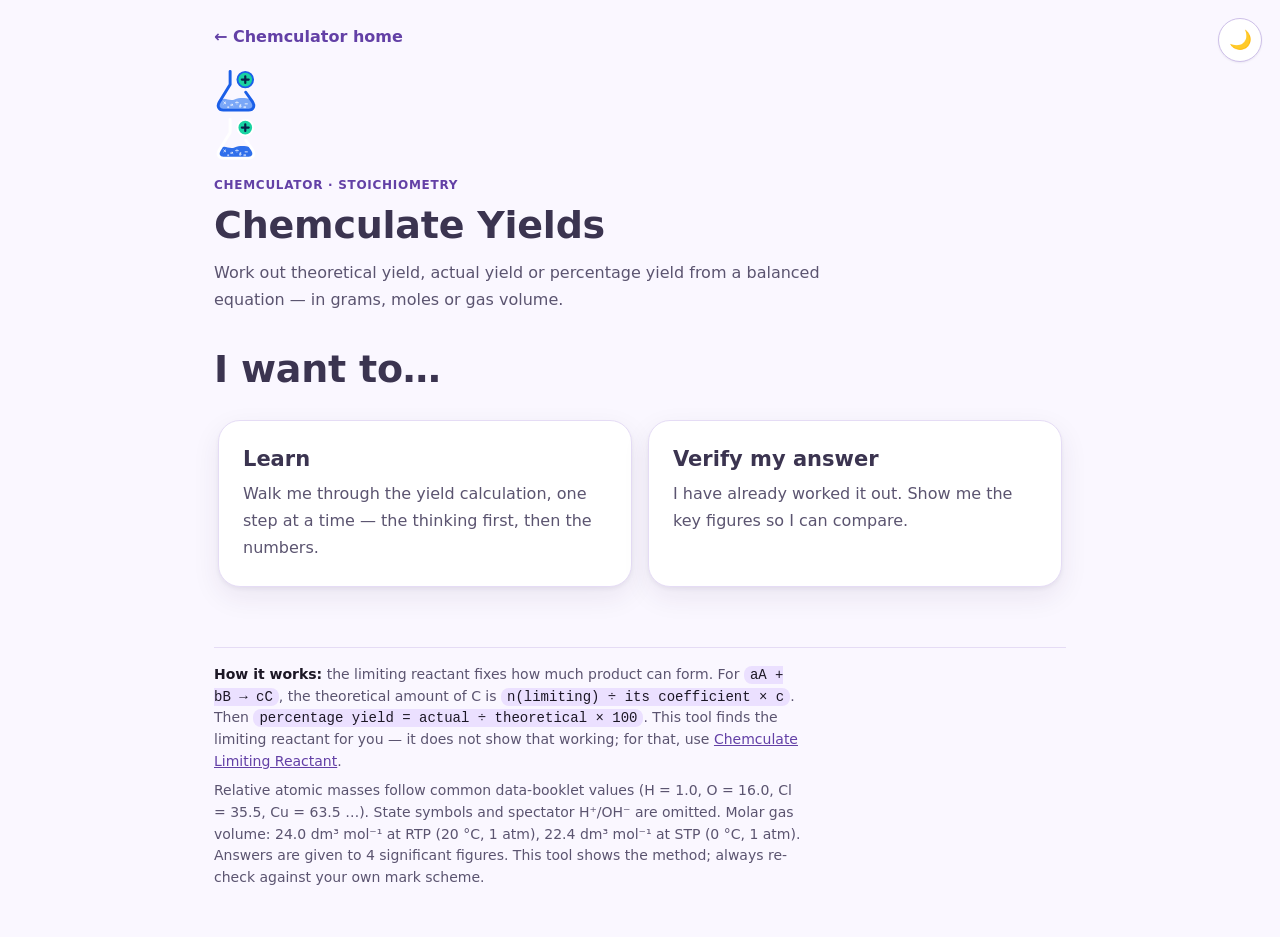
==== commit 96bdc4f3: "Add Chemculator logo, favicons and header mark Replace the hub logos with the new horizontal lockups" ====
--- a/yieldcalculator/index.html
+++ b/yieldcalculator/index.html
@@ -4,9 +4,10 @@
 <meta charset="UTF-8">
 <meta name="viewport" content="width=device-width, initial-scale=1.0">
 <title>Chemculate Yields</title>
+<link rel="icon" href="../brand/favicon.ico" sizes="48x48">
+<link rel="icon" href="../brand/favicon.svg" type="image/svg+xml">
+<link rel="apple-touch-icon" href="../brand/apple-touch-icon.png">
 <meta name="description" content="Work out theoretical yield, actual yield, or percentage yield from a balanced equation — in grams, moles, or gas volume.">
-<!-- Inline SVG favicon: no extra request, no file to lose. -->
-<link rel="icon" href="data:image/svg+xml,%3Csvg xmlns='http://www.w3.org/2000/svg' viewBox='0 0 32 32'%3E%3Ctext y='26' font-size='26'%3E%E2%9A%97%EF%B8%8F%3C/text%3E%3C/svg%3E">
   <!-- Flash-free theme init: runs before the stylesheet is parsed. Same key ("theme") as the Chemculator hub.
        With no stored choice, design-system.css follows prefers-color-scheme. -->
   <script>
@@ -26,6 +27,10 @@
     </nav>
 
     <header class="page-header">
+      <a class="brand-mark" href="https://azlanyaacob92.github.io/" aria-label="Chemculator home">
+        <img class="brand-mark__img--light" src="../brand/mark.svg" alt="" width="43" height="48">
+        <img class="brand-mark__img--dark" src="../brand/mark-on-dark.svg" alt="" width="43" height="48">
+      </a>
       <p class="eyebrow">Chemculator &middot; Stoichiometry</p>
       <h1 class="site-title">Chemculate Yields</h1>
       <p class="subtitle">Work out theoretical yield, actual yield or percentage yield from a balanced equation &mdash; in grams, moles or gas volume.</p>
--- a/yieldcalculator/styles.css
+++ b/yieldcalculator/styles.css
@@ -527,3 +527,14 @@
   .choice-card:hover, .btn:hover, .cell.on:hover, .theme-toggle:hover { transform: none !important; }
   .eqgrid .typewipe { clip-path: none; animation: none; }
 }
+
+/* ---- Chemculator brand mark (see branding/README.md) ---- */
+.brand-mark { display: block; width: fit-content; margin: 0 0 var(--sp-2, 8px); line-height: 0; }
+.brand-mark img { display: block; height: 48px; width: auto; }
+.brand-mark__img--dark { display: none; }
+:root[data-theme="dark"] .brand-mark__img--light { display: none; }
+:root[data-theme="dark"] .brand-mark__img--dark { display: block; }
+@media (prefers-color-scheme: dark) {
+  :root:not([data-theme="light"]) .brand-mark__img--light { display: none; }
+  :root:not([data-theme="light"]) .brand-mark__img--dark { display: block; }
+}
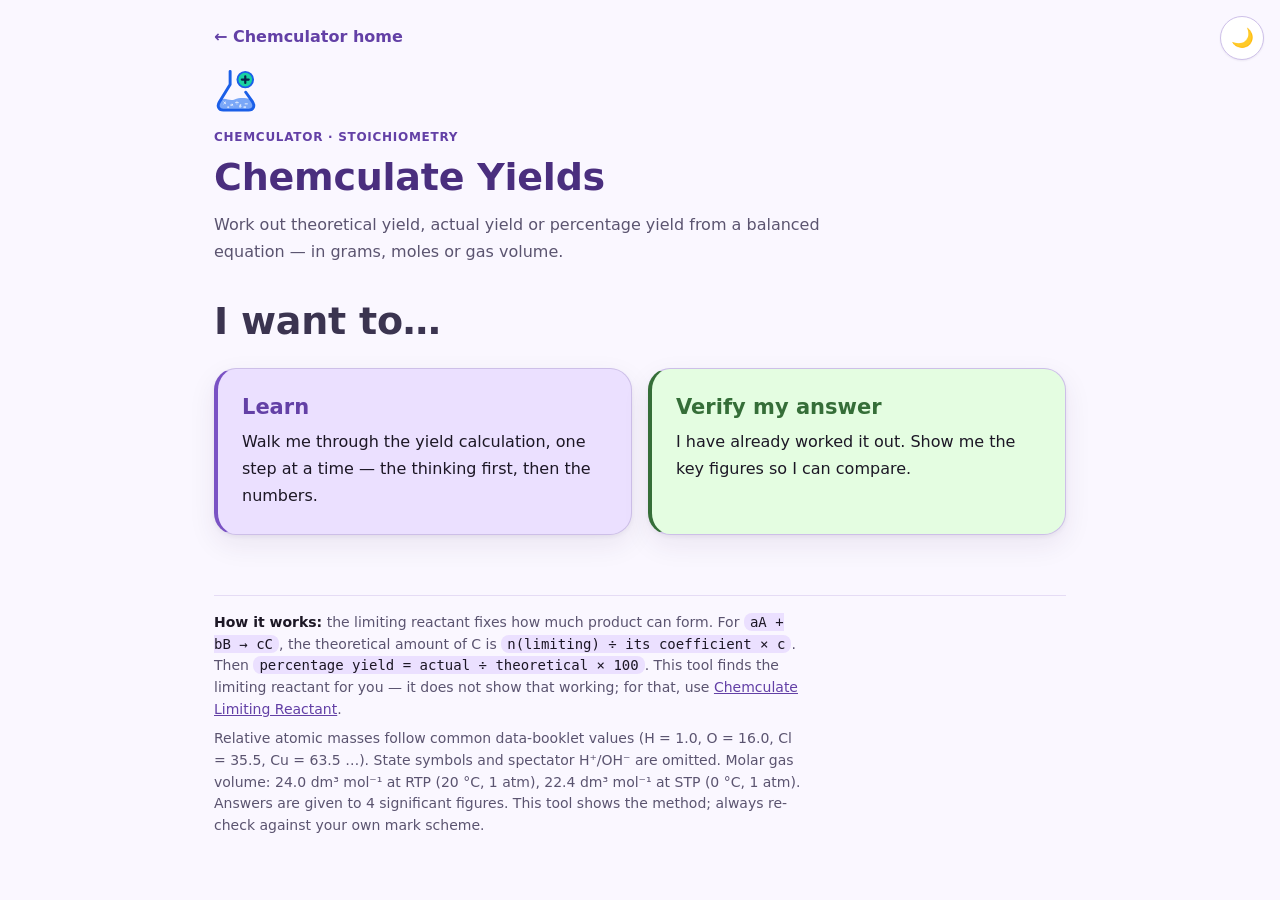
==== commit 2ff27053: "Move the shared shell into design-system.css The header, theme toggle, buttons, fields, segmented co" ====
--- a/yieldcalculator/index.html
+++ b/yieldcalculator/index.html
@@ -47,11 +47,11 @@
         <div class="landing-content" id="landing-content">
           <p class="hero-lead" id="hero-lead">I want to…</p>
           <div class="choice-grid choice-grid--two">
-            <button class="choice-card" data-choose="learn" type="button">
+            <button class="choice-card choice-card--lav" data-choose="learn" type="button">
               <span class="choice-verb">Learn</span>
               <span class="choice-desc">Walk me through the yield calculation, one step at a time — the thinking first, then the numbers.</span>
             </button>
-            <button class="choice-card" data-choose="verify" type="button">
+            <button class="choice-card choice-card--grn" data-choose="verify" type="button">
               <span class="choice-verb">Verify my answer</span>
               <span class="choice-desc">I have already worked it out. Show me the key figures so I can compare.</span>
             </button>
@@ -131,15 +131,15 @@
         <p class="prompt-question">What are you trying to calculate?</p>
         <div class="calc-eq" id="targetEq"></div>
         <div class="choice-grid choice-grid--three">
-          <button class="choice-card" data-target="theoretical" type="button">
+          <button class="choice-card choice-card--plain" data-target="theoretical" type="button">
             <span class="choice-verb">Theoretical yield</span>
             <span class="choice-desc">The most product the reaction could possibly make, from the amounts of reactants you started with.</span>
           </button>
-          <button class="choice-card" data-target="percent" type="button">
+          <button class="choice-card choice-card--plain" data-target="percent" type="button">
             <span class="choice-verb">Percentage yield</span>
             <span class="choice-desc">How the product you actually collected compares with the theoretical maximum, as a percentage.</span>
           </button>
-          <button class="choice-card" data-target="actual" type="button">
+          <button class="choice-card choice-card--plain" data-target="actual" type="button">
             <span class="choice-verb">Actual yield</span>
             <span class="choice-desc">How much product you'd really collect, given a percentage yield the question tells you.</span>
           </button>
--- a/yieldcalculator/design-system.css
+++ b/yieldcalculator/design-system.css
@@ -11,6 +11,8 @@
    ============================================================= */
 
 :root {
+  color-scheme: light;
+
   /* ---------- lavender ramp (50–400 are the source swatches) ---------- */
   --lav-50:  #ebe0ff;  /* Lavender Veil     */
   --lav-100: #dac7ff;  /* Periwinkle        */
@@ -71,6 +73,10 @@
 
   --focus-ring: 0 0 0 3px rgba(122, 82, 196, .38);
 
+  /* ---------- text roles that take a different step in dark mode ---------- */
+  --link:  var(--primary-soft-ink);     /* links, eyebrows, ghost-button text */
+  --title: var(--lav-700);              /* the page <h1> */
+
   /* ---------- elevation: lavender-tinted, never neutral grey ---------- */
   --shadow-1: 0 1px 2px rgba(46, 27, 82, .07);
   --shadow-2: 0 2px 4px rgba(46, 27, 82, .06), 0 10px 28px rgba(46, 27, 82, .08);
@@ -85,6 +91,9 @@
   /* ---------- 4px spacing scale ---------- */
   --sp-1: 4px;  --sp-2: 8px;  --sp-3: 12px; --sp-4: 16px;
   --sp-5: 24px; --sp-6: 32px; --sp-7: 48px; --sp-8: 64px;
+
+  /* ---------- controls: one height for every button, field and toggle ---------- */
+  --control-h: 44px;
 
   /* =============================================================
      TYPE — professional, plainly readable, zero network dependency.
@@ -178,6 +187,10 @@
    the 900 step becomes the room. Same token names throughout.
    ============================================================= */
 [data-theme="dark"] {
+  color-scheme: dark;
+  --link:  var(--primary);
+  --title: var(--ink);
+
   --ink:   #ebe0ff;   /* ✓ 14.8 on --bg */
   --ink-2: #dac7ff;
   --muted: #a79fc0;   /* ✓ 7.4 */
@@ -222,6 +235,7 @@
 @media (prefers-color-scheme: dark) {
   :root:not([data-theme="light"]) {
     color-scheme: dark;
+    --link: var(--primary); --title: var(--ink);
     --ink: #ebe0ff; --ink-2: #dac7ff; --muted: #a79fc0; --faint: #7c7496;
     --line: #2a2140; --line-strong: #3d3157;
     --bg: #151021; --bg-tint: #1d1630; --card: #1d1630; --card-2: #2a2140;
@@ -248,7 +262,7 @@
    These apply the tokens above so headings, running text, and
    quantities look right by default, not only inside .ds-* wrappers. */
 h1, h2, h3, h4 { margin: 0; text-wrap: balance; color: var(--ink-2); }
-h1 { font: var(--t-display); letter-spacing: var(--tr-display); }
+h1 { font: var(--t-display); letter-spacing: var(--tr-display); color: var(--title); }
 h2 { font: var(--t-h1); letter-spacing: var(--tr-heading); }
 h3 { font: var(--t-h2); letter-spacing: var(--tr-heading); }
 h4 { font: var(--t-h3); }
@@ -313,9 +327,8 @@
 
 .ds-label {
   font: var(--t-label);
-  font-weight: 700;
   text-transform: uppercase;
-  letter-spacing: .08em;
+  letter-spacing: var(--tr-label);
   color: var(--muted);
 }
 
@@ -361,6 +374,233 @@
 .ds-note--danger { border-left-color: var(--danger); background: var(--danger-soft); }
 .ds-note--warn   { border-left-color: var(--warn);   background: var(--warn-soft); }
 
+/* =============================================================
+   suite shell — the parts every Chemculator app shares.
+
+   These use the class names the apps already carry in their markup
+   (.theme-toggle, .btn, .seg, .choice-card ...), so an app gets them
+   by linking this file and NOT redefining them. An app's own
+   styles.css should hold only what is specific to that app: its
+   layout, its data colours, its simulation.
+
+   This file is copied into each repo. Edit the canonical copy and
+   run design-system/sync.js — never edit a copy.
+   ============================================================= */
+
+/* ---------- base ---------- */
+* { box-sizing: border-box; }
+[hidden] { display: none !important; }
+
+body {
+  margin: 0;
+  font: var(--t-body);
+  color: var(--ink);
+  background: var(--bg);
+  -webkit-font-smoothing: antialiased;
+  transition: background-color var(--dur) var(--ease), color var(--dur) var(--ease);
+}
+
+/* focus: the ring token plus a solid outline, so it holds 3:1 on any surface */
+:focus-visible { outline: 2px solid var(--primary); outline-offset: 2px; box-shadow: var(--focus-ring); }
+
+.sr-only {
+  position: absolute; width: 1px; height: 1px; margin: -1px; padding: 0;
+  overflow: hidden; clip: rect(0 0 0 0); white-space: nowrap; border: 0;
+}
+
+/* ---------- theme toggle: fixed, top-right, in every app ---------- */
+.theme-toggle {
+  position: fixed; top: var(--sp-4); right: var(--sp-4); z-index: 50;
+  width: var(--control-h); height: var(--control-h); padding: 0;
+  display: flex; align-items: center; justify-content: center;
+  border: 1px solid var(--line-strong); border-radius: var(--r-pill);
+  background: var(--card); color: var(--ink);
+  font-size: 1.15rem; line-height: 1; cursor: pointer;
+  box-shadow: var(--shadow-1);
+  transition: background-color var(--dur) var(--ease), border-color var(--dur) var(--ease),
+              transform var(--dur) var(--ease), box-shadow var(--dur) var(--ease);
+}
+.theme-toggle:hover { background: var(--primary-soft); border-color: var(--primary); transform: translateY(-1px); }
+.theme-toggle:active { transform: none; transition-duration: var(--dur-fast); }
+.theme-toggle:focus-visible { box-shadow: var(--shadow-1), var(--focus-ring); }
+
+/* ---------- header: home link, brand mark, eyebrow, title ---------- */
+.top-links { display: flex; flex-wrap: wrap; gap: var(--sp-1) var(--sp-5); margin-bottom: var(--sp-4); }
+@media (max-width: 1040px) { .top-links { padding-right: 60px; } }   /* keep the fixed theme toggle clear */
+
+.home-link, .back-link {
+  display: inline-block; color: var(--link); text-decoration: none;
+  font: var(--t-body-strong); border-radius: var(--r-sm);
+}
+.home-link:hover, .back-link:hover { text-decoration: underline; text-underline-offset: 3px; }
+/* .back-link is usually a <button> that steps back inside the app */
+.back-link { background: none; border: 0; cursor: pointer; padding: var(--sp-2) 0; margin: var(--sp-1) 0 var(--sp-4); }
+
+.brand-mark { display: block; width: fit-content; margin: 0 0 var(--sp-2); line-height: 0; }
+.brand-mark img { height: 48px; width: auto; }
+.brand-mark__img--light { display: block; }
+.brand-mark__img--dark { display: none; }
+:root[data-theme="dark"] .brand-mark__img--light { display: none; }
+:root[data-theme="dark"] .brand-mark__img--dark { display: block; }
+@media (prefers-color-scheme: dark) {
+  :root:not([data-theme="light"]) .brand-mark__img--light { display: none; }
+  :root:not([data-theme="light"]) .brand-mark__img--dark { display: block; }
+}
+
+.eyebrow {
+  display: inline-block; margin: 0; max-width: none;
+  font: var(--t-label); text-transform: uppercase; letter-spacing: var(--tr-label);
+  color: var(--link);
+}
+
+/* ---------- panels ---------- */
+.card, .prompt-card {
+  background: var(--card);
+  border: 1px solid var(--line);
+  border-radius: var(--r-lg);
+  padding: var(--sp-5);
+  box-shadow: var(--shadow-2);
+}
+
+/* ---------- buttons: ghost by default, one primary per view ---------- */
+.btn {
+  display: inline-flex; align-items: center; justify-content: center; gap: var(--sp-2);
+  min-height: var(--control-h); padding: 10px 20px;
+  font: var(--t-body-strong); line-height: 1.3;
+  border: 1px solid var(--line-strong); border-radius: var(--r-pill);
+  background: transparent; color: var(--link);
+  cursor: pointer;
+  transition: background-color var(--dur) var(--ease), color var(--dur) var(--ease),
+              border-color var(--dur) var(--ease), transform var(--dur) var(--ease),
+              box-shadow var(--dur) var(--ease);
+}
+.btn:hover { background: var(--bg-tint); }
+.btn:active { transform: translateY(1px); transition-duration: var(--dur-fast); }
+
+.btn--primary { background: var(--primary); border-color: transparent; color: var(--primary-ink); }
+.btn--primary:hover { background: var(--primary-hover); }
+.btn--accent { background: var(--accent); border-color: transparent; color: var(--accent-ink); }
+.btn--accent:hover { background: var(--accent-hover); }
+.btn--soft { background: var(--primary-soft); border-color: transparent; color: var(--primary-soft-ink); }
+.btn--soft:hover { background: var(--card-2); border-color: var(--primary); }
+
+.btn:disabled, .btn[aria-disabled="true"] { opacity: .5; cursor: not-allowed; transform: none; }
+
+/* ---------- fields ---------- */
+.select, .num-input, .text-input {
+  min-height: var(--control-h); padding: 10px 14px; max-width: 100%;
+  font: var(--t-body); color: var(--ink);
+  background: var(--card);
+  border: 1px solid var(--line-strong); border-radius: var(--r-md);
+  transition: border-color var(--dur) var(--ease), box-shadow var(--dur) var(--ease);
+}
+.select { cursor: pointer; }
+.num-input { font-family: var(--font-mono); font-variant-numeric: tabular-nums; }
+.select:hover, .num-input:hover, .text-input:hover { border-color: var(--primary); }
+.select:focus, .num-input:focus, .text-input:focus {
+  outline: none; border-color: var(--primary); box-shadow: var(--focus-ring);
+}
+.num-input::placeholder, .text-input::placeholder { color: var(--faint); }
+.select option, .select optgroup { background: var(--card); color: var(--ink); }
+.select:disabled, .num-input:disabled, .text-input:disabled { opacity: .5; cursor: not-allowed; }
+
+.form-error {
+  margin: var(--sp-3) 0 0; padding: var(--sp-3) var(--sp-4); max-width: none;
+  font: var(--t-body); color: var(--danger);
+  background: var(--danger-soft);
+  border-left: 3px solid var(--danger); border-radius: 0 var(--r-md) var(--r-md) 0;
+}
+
+/* ---------- segmented control ----------
+   A recessed tray; the chosen segment is raised in soft lavender with a
+   1px --primary ring, so state is never carried by colour alone.
+   Children are either <button>s (mark the chosen one .active or
+   aria-pressed="true") or <label>s wrapping a radio input.
+   .seg--strong fills the chosen segment — use it for the ONE control
+   that drives the view. .seg--wide stretches to the container. */
+.seg {
+  display: inline-flex; flex-wrap: wrap; gap: 3px; padding: 3px;
+  border: 1px solid var(--line-strong);
+  border-radius: calc(var(--control-h) / 2);
+  background: var(--bg-tint);
+}
+.seg > button, .seg > label {
+  position: relative; flex: 0 1 auto;
+  display: inline-flex; align-items: center; justify-content: center;
+  min-height: calc(var(--control-h) - 8px); padding: 6px var(--sp-4);
+  border: 0; border-radius: var(--r-pill);
+  background: transparent; color: var(--muted);
+  font: var(--t-body-strong); line-height: 1.3; text-align: center;
+  cursor: pointer;
+  transition: background-color var(--dur) var(--ease), color var(--dur) var(--ease),
+              box-shadow var(--dur) var(--ease);
+}
+.seg > button:hover, .seg > label:hover { color: var(--ink); }
+.seg > button.active, .seg > button[aria-pressed="true"], .seg > label:has(input:checked) {
+  background: var(--primary-soft); color: var(--primary-soft-ink);
+  box-shadow: inset 0 0 0 1px var(--primary);
+}
+.seg--strong > button.active, .seg--strong > button[aria-pressed="true"], .seg--strong > label:has(input:checked) {
+  background: var(--primary); color: var(--primary-ink); box-shadow: none;
+}
+/* the native radio stays focusable and accessible, but is visually hidden */
+.seg > label > input { position: absolute; inset: 0; width: 100%; height: 100%; margin: 0; opacity: 0; cursor: pointer; }
+.seg > label > input:focus-visible { outline: none; box-shadow: none; }
+.seg > label:focus-within { outline: 2px solid var(--primary); outline-offset: 2px; }
+.seg--wide { display: flex; width: 100%; }
+.seg--wide > button, .seg--wide > label { flex: 1 1 auto; }
+
+/* ---------- choice cards: soft surfaces, role shown by the leading edge ---------- */
+.choice-card {
+  --edge: var(--primary);
+  --wash: var(--primary-soft);
+  --wash-ink: var(--primary-soft-ink);
+  position: relative; z-index: 0;
+  display: flex; flex-direction: column; gap: var(--sp-2);
+  appearance: none; text-align: left; cursor: pointer;
+  padding: var(--sp-5);
+  border: 1px solid var(--line-strong);
+  border-left: 4px solid var(--edge);
+  border-radius: var(--r-lg);
+  background: var(--wash); color: var(--ink);
+  font: inherit;
+  box-shadow: var(--shadow-2);
+  -webkit-tap-highlight-color: transparent;
+  transition: transform var(--dur) var(--ease), box-shadow var(--dur) var(--ease),
+              background-color var(--dur) var(--ease), border-color var(--dur) var(--ease);
+}
+.choice-card--lav   { --edge: var(--primary); --wash: var(--primary-soft); --wash-ink: var(--primary-soft-ink); }
+.choice-card--grn   { --edge: var(--accent);  --wash: var(--accent-soft);  --wash-ink: var(--accent-soft-ink); }
+.choice-card--plain { --edge: var(--line-strong); --wash: var(--card); --wash-ink: var(--primary-soft-ink); }
+.choice-card:focus-visible { box-shadow: var(--shadow-2), var(--focus-ring); z-index: 5; }
+@media (hover: hover) {
+  .choice-card:hover { z-index: 5; transform: translateY(-3px); box-shadow: var(--shadow-3); }
+}
+.choice-card:active { transform: translateY(0); transition-duration: var(--dur-fast); }
+.choice-card.active { z-index: 2; box-shadow: var(--shadow-2), 0 0 0 2px var(--primary); }
+.choice-verb { font: var(--t-h2); letter-spacing: var(--tr-heading); color: var(--wash-ink); }
+.choice-desc { font: var(--t-body); color: var(--ink); }
+
+/* ---------- entrances and step changes ----------
+   One vocabulary for the wizard apps: things fade up as they arrive,
+   cards grow in from 92%, and a step leaving is quicker than the one
+   arriving. */
+@keyframes fade    { from { opacity: 0; transform: translateY(10px); } to { opacity: 1; transform: none; } }
+@keyframes grow-in { from { opacity: 0; transform: scale(.92); } to { opacity: 1; transform: scale(1); } }
+@keyframes pan-in-right  { from { opacity: 0; } to { opacity: 1; } }
+@keyframes pan-in-left   { from { opacity: 0; } to { opacity: 1; } }
+@keyframes pan-out-left  { from { opacity: 1; } to { opacity: 0; } }
+@keyframes pan-out-right { from { opacity: 1; } to { opacity: 0; } }
+.anim-pan-in-right  { animation: pan-in-right var(--dur-slow) var(--ease); }
+.anim-pan-in-left   { animation: pan-in-left var(--dur-slow) var(--ease); }
+.anim-pan-out-left  { animation: pan-out-left var(--dur) var(--ease) forwards; }
+.anim-pan-out-right { animation: pan-out-right var(--dur) var(--ease) forwards; }
+.anim-hero-in { animation: pan-in-right var(--dur-slow) var(--ease) both; }
+.anim-grow-in { animation: grow-in var(--dur-slow) var(--ease) both; }
+
 @media (prefers-reduced-motion: reduce) {
-  * { animation-duration: .01ms !important; transition-duration: .01ms !important; }
-}
+  *, *::before, *::after {
+    animation-duration: .01ms !important; transition-duration: .01ms !important;
+    scroll-behavior: auto !important;
+  }
+}
--- a/yieldcalculator/styles.css
+++ b/yieldcalculator/styles.css
@@ -38,52 +38,14 @@
   --c-pblock:var(--cat-pblock); --c-gasform:var(--cat-gasform); --c-custom:var(--cat-custom);
 }
 
-* { box-sizing: border-box; }
-
-body {
-  margin: 0;
-  font: var(--t-body);
-  letter-spacing: var(--tr-body);
-  color: var(--ink);
-  background: var(--bg);
-  -webkit-font-smoothing: antialiased;
-  transition: background var(--dur) var(--ease), color var(--dur) var(--ease);
-}
-
-:focus-visible { outline: 2px solid transparent; box-shadow: var(--focus-ring); }
-
-/* ---------------- theme toggle ---------------- */
-.theme-toggle {
-  position: fixed; top: 18px; right: 18px; z-index: 50;
-  width: 44px; height: 44px; border-radius: var(--r-pill);
-  border: 1px solid var(--line-strong); background: var(--card); color: var(--ink);
-  display: flex; align-items: center; justify-content: center;
-  font-size: 1.15rem; line-height: 1; cursor: pointer; box-shadow: var(--shadow-1);
-  transition: background var(--dur) var(--ease), transform var(--dur) var(--ease), box-shadow var(--dur) var(--ease);
-}
-.theme-toggle:hover { background: var(--primary-soft); transform: translateY(-1px); }
-.theme-toggle:focus-visible { box-shadow: var(--focus-ring); }
 
 /* ---------------- page frame, navigation, header ---------------- */
 .page { max-width: 900px; margin: 0 auto; padding: var(--sp-5) var(--sp-5) 0; }
 main { max-width: 900px; margin: 0 auto; padding: 0 var(--sp-5); }
 
-.top-links { display: flex; flex-wrap: wrap; gap: var(--sp-1) var(--sp-5); margin-bottom: var(--sp-4); }
-@media (max-width: 1040px) { .top-links { padding-right: 60px; } }
-.home-link, .back-link {
-  display: inline-block; color: var(--primary-soft-ink); text-decoration: none;
-  font: var(--t-body-strong);
-}
-.home-link:hover, .back-link:hover { text-decoration: underline; }
-.back-link[hidden] { display: none; }
-.back-link { background: none; border: 0; padding: var(--sp-2) 0; margin: 0 0 var(--sp-3); cursor: pointer; border-radius: var(--r-sm); }
 
 .page-header { margin-bottom: var(--sp-6); }
-.eyebrow {
-  display: inline-block; font: var(--t-label); text-transform: uppercase;
-  letter-spacing: var(--tr-label); color: var(--primary-soft-ink); margin: 0;
-}
-h1, .site-title { margin: var(--sp-1) 0 var(--sp-3); color: var(--ink-2); }
+h1, .site-title { margin: var(--sp-1) 0 var(--sp-3); }
 .subtitle { font: var(--t-body); color: var(--muted); max-width: var(--measure); margin: 0; }
 
 .site-footer {
@@ -99,52 +61,21 @@
 .site-footer b { color: var(--ink); font-weight: var(--w-semi); }
 .site-footer a { color: var(--primary-soft-ink); }
 
-/* ---------------- wizard pan transitions ---------------- */
-@keyframes fade { from { opacity: 0; transform: translateY(10px); } to { opacity: 1; transform: none; } }
-@keyframes pan-in-right  { from { opacity: 0; transform: translateX(56px); } to { opacity: 1; transform: none; } }
-@keyframes pan-in-left   { from { opacity: 0; transform: translateX(-56px); } to { opacity: 1; transform: none; } }
-@keyframes pan-out-left  { from { opacity: 1; transform: none; } to { opacity: 0; transform: translateX(-56px); } }
-@keyframes pan-out-right { from { opacity: 1; transform: none; } to { opacity: 0; transform: translateX(56px); } }
-.wizard-card { will-change: transform, opacity; }
-.anim-pan-in-right  { animation: pan-in-right var(--dur-slow) var(--ease); }
-.anim-pan-in-left   { animation: pan-in-left var(--dur-slow) var(--ease); }
-.anim-pan-out-left  { animation: pan-out-left var(--dur) var(--ease) forwards; }
-.anim-pan-out-right { animation: pan-out-right var(--dur) var(--ease) forwards; }
 
 /* ---------------- landing + choice cards ---------------- */
 .hero-lead {
   font: var(--t-display); letter-spacing: var(--tr-display); text-wrap: balance;
   color: var(--ink-2); max-width: none; margin: var(--sp-3) 0 var(--sp-5);
 }
-.hero-lead.anim-hero-in { animation: pan-in-right var(--dur-slow) var(--ease) both; }
-.choice-card.anim-grow-in { animation: grow-in var(--dur-slow) var(--ease) both; }
-@keyframes grow-in { from { opacity: 0; transform: scale(.92); } to { opacity: 1; transform: scale(1); } }
-
-.choice-grid { display: grid; gap: var(--sp-4); grid-template-columns: repeat(3, 1fr); padding: var(--sp-1) var(--sp-1) var(--sp-3); }
+
+.choice-grid { display: grid; gap: var(--sp-4); grid-template-columns: repeat(3, 1fr); padding: 0 0 var(--sp-3); }
 .choice-grid--two { grid-template-columns: repeat(2, 1fr); }
 .choice-grid--three { grid-template-columns: repeat(3, 1fr); }
 @media (max-width: 760px) { .choice-grid, .choice-grid--two, .choice-grid--three { grid-template-columns: 1fr; } }
 
-.choice-card {
-  appearance: none; display: flex; flex-direction: column; gap: var(--sp-2); text-align: left;
-  padding: var(--sp-5); border: 1px solid var(--line); border-radius: var(--r-lg);
-  background: var(--card); color: var(--ink); font: inherit; cursor: pointer;
-  box-shadow: var(--shadow-2); -webkit-tap-highlight-color: transparent;
-  transition: background var(--dur) var(--ease), border-color var(--dur) var(--ease),
-              box-shadow var(--dur) var(--ease), transform var(--dur) var(--ease);
-}
-.choice-card:hover { border-color: var(--primary); background: var(--bg-tint); box-shadow: var(--shadow-3); transform: translateY(-2px); }
-.choice-card:focus-visible { border-color: var(--primary); box-shadow: var(--focus-ring); }
-.choice-card:active { transform: translateY(1px); }
-.choice-card.active { border-color: var(--primary); background: var(--primary-soft); }
-.choice-verb { font: var(--t-h2); color: var(--ink-2); }
-.choice-desc { font: var(--t-body); color: var(--muted); }
 
 /* ---------------- panels ---------------- */
-.prompt-card {
-  background: var(--card); border: 1px solid var(--line); border-radius: var(--r-lg);
-  padding: var(--sp-5); box-shadow: var(--shadow-2); margin-bottom: var(--sp-5);
-}
+.prompt-card { margin-bottom: var(--sp-5); }
 .prompt-step {
   display: inline-block; font: var(--t-label); text-transform: uppercase; letter-spacing: var(--tr-label);
   color: var(--primary-soft-ink); margin-bottom: var(--sp-2);
@@ -152,40 +83,12 @@
 .prompt-question { display: block; font: var(--t-h2); color: var(--ink-2); max-width: none; margin: 0 0 var(--sp-3); }
 .wizard-back-row { margin-top: var(--sp-3); display: flex; gap: var(--sp-3); flex-wrap: wrap; }
 .prompt-subtext { font: var(--t-body); color: var(--muted); margin: calc(var(--sp-2) * -1) 0 var(--sp-4); }
-.seg--wide { display: flex; width: 100%; }
-.seg--wide button { flex: 1; padding: var(--sp-3) var(--sp-3); }
 
 /* ---------------- form controls / buttons ---------------- */
-.select, .num-input, .text-input {
-  font: var(--t-body); color: var(--ink); background: var(--card);
-  border: 1px solid var(--line-strong); border-radius: var(--r-md); padding: 10px 14px; min-height: 44px;
-  transition: border-color var(--dur) var(--ease), box-shadow var(--dur) var(--ease);
-}
 .text-input { width: 100%; }
-.select { cursor: pointer; }
-.select:focus, .num-input:focus, .text-input:focus { outline: none; border-color: var(--primary); box-shadow: var(--focus-ring); }
-.text-input::placeholder { color: var(--faint); }
-
-.btn {
-  font: var(--t-body-strong); display: inline-flex; align-items: center; justify-content: center; gap: var(--sp-2);
-  min-height: 44px; padding: 10px 20px; border-radius: var(--r-pill); cursor: pointer;
-  border: 1px solid var(--line-strong); background: var(--card); color: var(--primary-soft-ink);
-  transition: background var(--dur) var(--ease), border-color var(--dur) var(--ease),
-              color var(--dur) var(--ease), transform var(--dur) var(--ease), box-shadow var(--dur) var(--ease);
-}
-.btn:hover { background: var(--bg-tint); border-color: var(--primary); }
-.btn:active { transform: translateY(1px); }
-.btn:focus-visible { box-shadow: var(--focus-ring); }
-.btn--primary { background: var(--primary); border-color: transparent; color: var(--primary-ink); }
-.btn--primary:hover { background: var(--primary-hover); border-color: transparent; }
-.btn--ghost { background: transparent; }
+
 #measure-continue { margin-top: var(--sp-4); }
 
-.form-error {
-  color: var(--danger); font: var(--t-body); max-width: none; margin: var(--sp-3) 0 0;
-  background: var(--danger-soft); border-left: 3px solid var(--danger);
-  border-radius: 0 var(--r-md) var(--r-md) 0; padding: var(--sp-3) var(--sp-4);
-}
 
 /* ---------------- species / formula search ---------------- */
 .searchbar { position: relative; margin-bottom: var(--sp-2); }
@@ -230,15 +133,6 @@
 .ftag { grid-column: 3 / span 1; display: flex; align-items: center; justify-content: center; font-size: 9px; color: var(--muted); border: 1px dashed var(--line-strong); border-radius: 6px; }
 
 .controls { display: flex; gap: var(--sp-3); flex-wrap: wrap; align-items: center; margin: var(--sp-3) 0 var(--sp-1); }
-.seg { display: inline-flex; gap: 4px; padding: 4px; border: 1px solid var(--line); border-radius: var(--r-md); background: var(--bg-tint); }
-.seg button {
-  border: 1px solid transparent; background: transparent; color: var(--muted); padding: 8px 14px; min-height: 40px;
-  font: var(--t-body-strong); border-radius: var(--r-sm); cursor: pointer;
-  transition: background var(--dur-fast) var(--ease), color var(--dur-fast) var(--ease), border-color var(--dur-fast) var(--ease);
-}
-.seg button:hover { color: var(--ink); background: var(--primary-soft); }
-.seg button.active { background: var(--primary-soft); color: var(--primary-soft-ink); border-color: var(--primary); }
-.seg button:focus-visible { box-shadow: var(--focus-ring); }
 
 .statusbar { display: flex; justify-content: space-between; align-items: center; gap: var(--sp-3); flex-wrap: wrap; margin: var(--sp-3) 2px 2px; }
 .count { color: var(--muted); font: var(--t-small); }
@@ -527,14 +421,3 @@
   .choice-card:hover, .btn:hover, .cell.on:hover, .theme-toggle:hover { transform: none !important; }
   .eqgrid .typewipe { clip-path: none; animation: none; }
 }
-
-/* ---- Chemculator brand mark (see branding/README.md) ---- */
-.brand-mark { display: block; width: fit-content; margin: 0 0 var(--sp-2, 8px); line-height: 0; }
-.brand-mark img { display: block; height: 48px; width: auto; }
-.brand-mark__img--dark { display: none; }
-:root[data-theme="dark"] .brand-mark__img--light { display: none; }
-:root[data-theme="dark"] .brand-mark__img--dark { display: block; }
-@media (prefers-color-scheme: dark) {
-  :root:not([data-theme="light"]) .brand-mark__img--light { display: none; }
-  :root:not([data-theme="light"]) .brand-mark__img--dark { display: block; }
-}
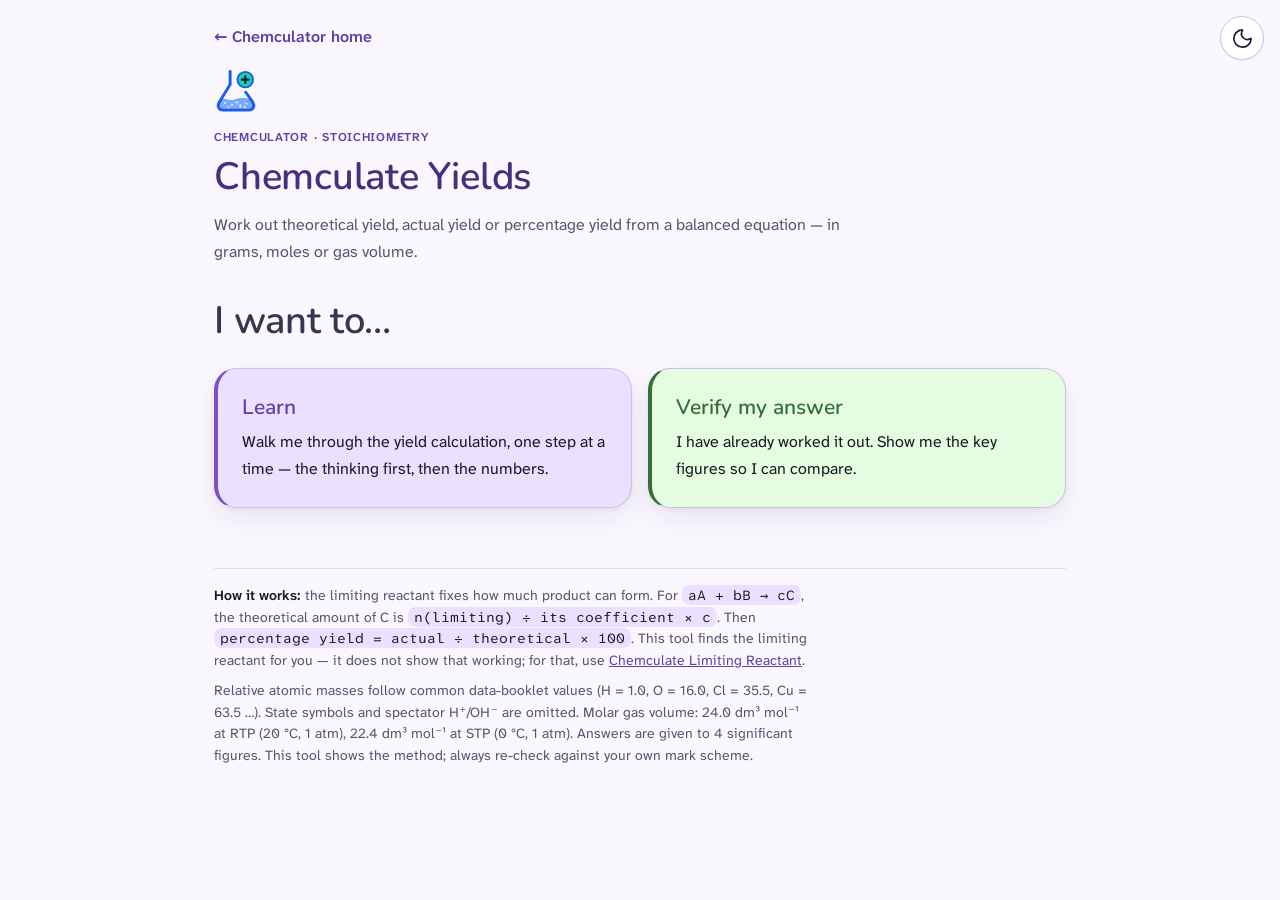
==== commit 7e0cd164: "Self-host fonts, add the Lucide icon set, one equation reveal Type is now Nunito, Atkinson Hyperlegi" ====
--- a/yieldcalculator/index.html
+++ b/yieldcalculator/index.html
@@ -18,7 +18,7 @@
 </head>
 <body>
   <button class="theme-toggle" id="theme-toggle" type="button" aria-label="Switch to dark mode" aria-pressed="false">
-    <span id="theme-toggle-icon" aria-hidden="true">🌙</span>
+    <span id="theme-toggle-icon" data-icon="moon"></span>
   </button>
 
   <div class="page">
@@ -230,6 +230,8 @@
   </footer>
 
   <script src="chemistry.js"></script>
+  <script src="icons.js"></script>
+  <script src="motion.js"></script>
   <script src="app.js"></script>
 </body>
 </html>
--- a/yieldcalculator/design-system.css
+++ b/yieldcalculator/design-system.css
@@ -9,6 +9,25 @@
    and FILLS. Text and action colours are the derived 600–900 steps
    below. Every pairing marked ✓ was checked against WCAG 2.1 AA.
    ============================================================= */
+
+/* The three faces, self-hosted (SIL Open Font License 1.1; licences in fonts/).
+   Latin subset: characters outside it (subscript digits, most arrows) fall
+   through to the system fonts further down each stack. */
+@font-face {
+  font-family: "Nunito";
+  src: url("fonts/nunito-latin-wght-normal.woff2") format("woff2");
+  font-weight: 200 1000; font-style: normal; font-display: swap;
+}
+@font-face {
+  font-family: "Atkinson Hyperlegible Next";
+  src: url("fonts/atkinson-hyperlegible-next-latin-wght-normal.woff2") format("woff2");
+  font-weight: 200 800; font-style: normal; font-display: swap;
+}
+@font-face {
+  font-family: "Atkinson Hyperlegible Mono";
+  src: url("fonts/atkinson-hyperlegible-mono-latin-wght-normal.woff2") format("woff2");
+  font-weight: 200 800; font-style: normal; font-display: swap;
+}
 
 :root {
   color-scheme: light;
@@ -98,34 +117,29 @@
   /* =============================================================
      TYPE — professional, plainly readable, zero network dependency.
 
-     Three voices, no webfonts: the app must render identically on a
-     school machine with no connection. Softness comes from the letterform
-     itself, not a filter on top of it — so the stacks lead with genuinely
-     rounded, humanist-terminal system faces (Candara, Calibri, and on
-     Apple platforms the `ui-rounded` generic, which resolves to SF Pro
-     Rounded) before falling back to Segoe UI / the platform UI face,
-     where the same softening comes instead from lighter tracking, a
-     touch more line-height, and weights that never lean on 700 for
-     ordinary hierarchy.
-
-     Georgia was dropped: it is readable but reads bookish, and its
-     small numerals fight the calculation lines this app is built on.
+     Three voices, each a variable font that ships in fonts/ beside this
+     file, so the app looks the same on a Chromebook, a phone and a
+     Windows laptop, and still renders with no connection. The old
+     system stacks stay behind them as the fallback while a font loads.
+
+     Softness comes from the letterform itself: Nunito's rounded
+     terminals for headings (it is also the face of the wordmark), and
+     Atkinson Hyperlegible for everything read closely, because it keeps
+     I, l and 1, and O and 0, apart: exactly the characters a chemical
+     formula cannot afford to blur.
      ============================================================= */
 
-  /* headings and any type ≥ 20px — Candara's flared, calligraphic
-     strokes read considerably softer than Segoe UI's cut corners */
-  --font-display: Candara, "ui-rounded", "Segoe UI Variable Display",
+  /* headings and any type ≥ 20px */
+  --font-display: "Nunito", Candara, "ui-rounded", "Segoe UI Variable Display",
                   Calibri, "Segoe UI", -apple-system, system-ui, Roboto,
                   "Helvetica Neue", Arial, sans-serif;
-  /* body, labels, controls — everything below 20px. Calibri's rounded
-     terminals and open apertures keep small text friendly, not clinical */
-  --font-body: Calibri, "ui-rounded", "Segoe UI Variable Text",
+  /* body, labels, controls — everything below 20px */
+  --font-body: "Atkinson Hyperlegible Next", Calibri, "ui-rounded", "Segoe UI Variable Text",
                "Segoe UI", -apple-system, system-ui, Roboto,
                "Helvetica Neue", Arial, sans-serif;
   /* the second voice, and it earns its keep: quantities, units,
-     equations, anything that must align in a column. Consolas over
-     Cascadia here too — its curves are noticeably rounder */
-  --font-mono: Consolas, "Cascadia Mono", "SFMono-Regular", ui-monospace,
+     equations, anything that must align in a column */
+  --font-mono: "Atkinson Hyperlegible Mono", Consolas, "Cascadia Mono", "SFMono-Regular", ui-monospace,
                Menlo, "JetBrains Mono", monospace;
 
   /* weights — one step apart, capped at 600: nothing needs 700 to read
@@ -176,10 +190,13 @@
   --tr-body:    0em;
   --tr-label:   0.06em;   /* uppercase labels still need a little air */
 
-  --ease: cubic-bezier(0.16, 1, 0.3, 1);
-  --dur-fast: 120ms;
-  --dur: 220ms;
-  --dur-slow: 420ms;
+  /* ---------- motion: read by CSS and by motion.js alike ---------- */
+  --ease: cubic-bezier(0.16, 1, 0.3, 1);       /* UI arriving or leaving */
+  --ease-move: cubic-bezier(0.4, 0, 0.2, 1);   /* an object travelling inside a simulation */
+  --dur-fast: 120ms;    /* hover, press */
+  --dur: 220ms;         /* state changes, and anything leaving */
+  --dur-slow: 420ms;    /* anything entering the page */
+  --stagger: 90ms;      /* gap between items that arrive one after another */
 }
 
 /* =============================================================
@@ -408,6 +425,13 @@
   overflow: hidden; clip: rect(0 0 0 0); white-space: nowrap; border: 0;
 }
 
+/* ---------- icons (icons.js): take the text colour, scale with the type ---------- */
+.icon {
+  width: 1.25em; height: 1.25em; flex: none; vertical-align: -0.22em;
+  fill: none; stroke: currentColor; stroke-width: 1.75; stroke-linecap: round; stroke-linejoin: round;
+}
+[data-icon] { display: inline-flex; }
+
 /* ---------- theme toggle: fixed, top-right, in every app ---------- */
 .theme-toggle {
   position: fixed; top: var(--sp-4); right: var(--sp-4); z-index: 50;
@@ -581,22 +605,11 @@
 .choice-verb { font: var(--t-h2); letter-spacing: var(--tr-heading); color: var(--wash-ink); }
 .choice-desc { font: var(--t-body); color: var(--ink); }
 
-/* ---------- entrances and step changes ----------
-   One vocabulary for the wizard apps: things fade up as they arrive,
-   cards grow in from 92%, and a step leaving is quicker than the one
-   arriving. */
-@keyframes fade    { from { opacity: 0; transform: translateY(10px); } to { opacity: 1; transform: none; } }
-@keyframes grow-in { from { opacity: 0; transform: scale(.92); } to { opacity: 1; transform: scale(1); } }
-@keyframes pan-in-right  { from { opacity: 0; } to { opacity: 1; } }
-@keyframes pan-in-left   { from { opacity: 0; } to { opacity: 1; } }
-@keyframes pan-out-left  { from { opacity: 1; } to { opacity: 0; } }
-@keyframes pan-out-right { from { opacity: 1; } to { opacity: 0; } }
-.anim-pan-in-right  { animation: pan-in-right var(--dur-slow) var(--ease); }
-.anim-pan-in-left   { animation: pan-in-left var(--dur-slow) var(--ease); }
-.anim-pan-out-left  { animation: pan-out-left var(--dur) var(--ease) forwards; }
-.anim-pan-out-right { animation: pan-out-right var(--dur) var(--ease) forwards; }
-.anim-hero-in { animation: pan-in-right var(--dur-slow) var(--ease) both; }
-.anim-grow-in { animation: grow-in var(--dur-slow) var(--ease) both; }
+/* ---------- entrances ----------
+   Content that appears from CSS alone fades up with this. Step changes,
+   staggered entrances and anything else driven from JS go through
+   motion.js, which reads the same tokens. */
+@keyframes fade { from { opacity: 0; transform: translateY(10px); } to { opacity: 1; transform: none; } }
 
 @media (prefers-reduced-motion: reduce) {
   *, *::before, *::after {
--- a/yieldcalculator/styles.css
+++ b/yieldcalculator/styles.css
@@ -111,6 +111,7 @@
 .ptscroll { overflow-x: auto; padding: var(--sp-1) var(--sp-1) var(--sp-2); -webkit-overflow-scrolling: touch; }
 .ptable { display: grid; grid-template-columns: repeat(18, minmax(33px, 1fr)); grid-auto-rows: 36px; gap: 4px; min-width: 640px; }
 .cell {
+  appearance: none; padding: 0; margin: 0;
   border-radius: 6px; position: relative; display: flex; flex-direction: column; justify-content: center; align-items: center;
   font: var(--w-semi) 13px/1 var(--font-body); user-select: none; border: 1px solid transparent;
 }
@@ -154,6 +155,7 @@
 /* reaction list */
 .list { display: flex; flex-direction: column; gap: var(--sp-3); margin-top: var(--sp-3); padding: 2px var(--sp-1); }
 .rx {
+  appearance: none; width: 100%; margin: 0; text-align: left; font: inherit; color: inherit;
   display: grid; grid-template-columns: 42px 1fr auto; gap: var(--sp-3); background: var(--card); border: 1px solid var(--line);
   border-radius: var(--r-md); padding: var(--sp-3) var(--sp-4); align-items: center; cursor: pointer;
   transition: border-color var(--dur) var(--ease), background var(--dur) var(--ease), box-shadow var(--dur) var(--ease);
@@ -165,6 +167,7 @@
   display: flex; align-items: center; justify-content: center;
 }
 .rxbody { min-width: 0; }
+.rxbody, .rx .eq { display: block; }   /* spans, because the row is a button */
 .eq { font: var(--w-normal) 15px/1.5 var(--font-mono); font-variant-numeric: tabular-nums; color: var(--ink); overflow-wrap: anywhere; }
 .eq .coef { color: var(--primary-soft-ink); }
 .eq .op { color: var(--muted); padding: 0 2px; }
@@ -339,14 +342,6 @@
 .eqgrid .eq-rhs, .eqgrid .eq-solo { justify-self: start; }
 .eqgrid sub, .eqgrid sup { font-size: .7em; }
 
-.eqgrid .typewipe {
-  --tw-steps: 24;
-  clip-path: inset(0 100% 0 0);
-  animation-name: typewipe;
-  animation-timing-function: steps(var(--tw-steps), end);
-  animation-fill-mode: forwards;
-}
-@keyframes typewipe { from { clip-path: inset(0 100% 0 0); } to { clip-path: inset(0 0 0 0); } }
 @supports not (grid-template-columns: subgrid) {
   .eqgrid .eq-row { grid-template-columns: max-content max-content minmax(0, max-content); }
 }
@@ -419,5 +414,4 @@
 /* ---------------- reduced motion (design-system.css shortens durations globally) ---------------- */
 @media (prefers-reduced-motion: reduce) {
   .choice-card:hover, .btn:hover, .cell.on:hover, .theme-toggle:hover { transform: none !important; }
-  .eqgrid .typewipe { clip-path: none; animation: none; }
-}
+}
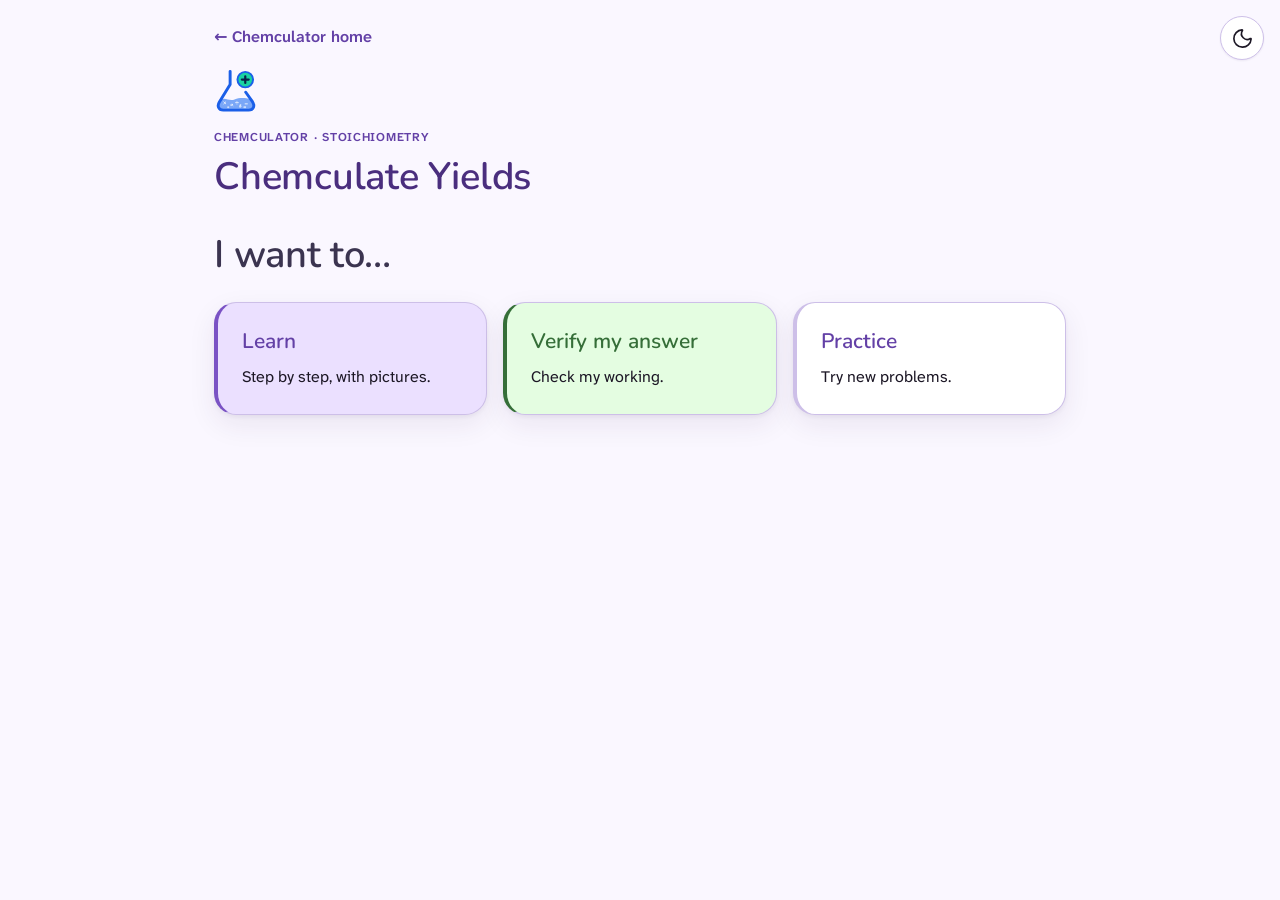
==== commit 828c32d0: "Renovate Chemculate Yields: ratio-ball pictures, Practice mode, less wording Learn is now a one-tap-" ====
--- a/yieldcalculator/index.html
+++ b/yieldcalculator/index.html
@@ -7,7 +7,7 @@
 <link rel="icon" href="../brand/favicon.ico" sizes="48x48">
 <link rel="icon" href="../brand/favicon.svg" type="image/svg+xml">
 <link rel="apple-touch-icon" href="../brand/apple-touch-icon.png">
-<meta name="description" content="Work out theoretical yield, actual yield, or percentage yield from a balanced equation — in grams, moles, or gas volume.">
+<meta name="description" content="Find theoretical, actual or percentage yield. Learn, check an answer, or practise.">
   <!-- Flash-free theme init: runs before the stylesheet is parsed. Same key ("theme") as the Chemculator hub.
        With no stored choice, design-system.css follows prefers-color-scheme. -->
   <script>
@@ -15,6 +15,7 @@
   </script>
   <link rel="stylesheet" href="design-system.css">
   <link rel="stylesheet" href="styles.css">
+  <link rel="stylesheet" href="ratiovis.css">
 </head>
 <body>
   <button class="theme-toggle" id="theme-toggle" type="button" aria-label="Switch to dark mode" aria-pressed="false">
@@ -33,7 +34,6 @@
       </a>
       <p class="eyebrow">Chemculator &middot; Stoichiometry</p>
       <h1 class="site-title">Chemculate Yields</h1>
-      <p class="subtitle">Work out theoretical yield, actual yield or percentage yield from a balanced equation &mdash; in grams, moles or gas volume.</p>
     </header>
   </div>
 
@@ -46,14 +46,18 @@
       <div class="wizard-card" id="card-landing">
         <div class="landing-content" id="landing-content">
           <p class="hero-lead" id="hero-lead">I want to…</p>
-          <div class="choice-grid choice-grid--two">
+          <div class="choice-grid choice-grid--three">
             <button class="choice-card choice-card--lav" data-choose="learn" type="button">
               <span class="choice-verb">Learn</span>
-              <span class="choice-desc">Walk me through the yield calculation, one step at a time — the thinking first, then the numbers.</span>
+              <span class="choice-desc">Step by step, with pictures.</span>
             </button>
             <button class="choice-card choice-card--grn" data-choose="verify" type="button">
               <span class="choice-verb">Verify my answer</span>
-              <span class="choice-desc">I have already worked it out. Show me the key figures so I can compare.</span>
+              <span class="choice-desc">Check my working.</span>
+            </button>
+            <button class="choice-card choice-card--plain" data-choose="practice" type="button">
+              <span class="choice-verb">Practice</span>
+              <span class="choice-desc">Try new problems.</span>
             </button>
           </div>
         </div>
@@ -81,7 +85,7 @@
 
         <div class="controls">
           <select id="catsel" class="select" aria-label="Reaction type"></select>
-          <div class="seg" id="matchmode" title="When several elements are selected">
+          <div class="seg" id="matchmode">
             <button data-match="all" class="active" type="button">Match all</button>
             <button data-match="any" type="button">Match any</button>
           </div>
@@ -100,7 +104,6 @@
       <div class="wizard-card prompt-card" id="card-custom-setup" hidden>
         <span class="prompt-step">Build your own</span>
         <p class="prompt-question">How many products does your reaction make?</p>
-        <p class="prompt-subtext">Every custom reaction still has exactly two reactants — the limiting reactant is worked out from both, then the yield is read off whichever product you choose.</p>
         <div class="seg seg--wide" id="prodcount" role="group" aria-label="Number of products"></div>
         <div class="wizard-back-row">
           <button class="btn btn--primary" id="custom-setup-continue" type="button">Continue →</button>
@@ -111,7 +114,7 @@
       <!-- ============ CARD 1c · CUSTOM REACTION — BUILD ============ -->
       <div class="wizard-card prompt-card" id="card-custom-build" hidden>
         <span class="prompt-step">Build your own</span>
-        <p class="prompt-question">Name your reactants and products, and set the ratio</p>
+        <p class="prompt-question">Build your equation</p>
         <div class="calc-eq" id="customPreview"></div>
         <div class="custom-side-label">Reactants</div>
         <div class="custom-grid" id="customReactants"></div>
@@ -128,37 +131,37 @@
       <!-- ============ CARD 2 · WHAT ARE YOU CALCULATING? ============ -->
       <div class="wizard-card prompt-card" id="card-target" hidden>
         <span class="prompt-step">Step 2</span>
-        <p class="prompt-question">What are you trying to calculate?</p>
+        <p class="prompt-question">What are you calculating?</p>
         <div class="calc-eq" id="targetEq"></div>
         <div class="choice-grid choice-grid--three">
           <button class="choice-card choice-card--plain" data-target="theoretical" type="button">
             <span class="choice-verb">Theoretical yield</span>
-            <span class="choice-desc">The most product the reaction could possibly make, from the amounts of reactants you started with.</span>
+            <span class="choice-desc">From the amounts you start with.</span>
           </button>
           <button class="choice-card choice-card--plain" data-target="percent" type="button">
             <span class="choice-verb">Percentage yield</span>
-            <span class="choice-desc">How the product you actually collected compares with the theoretical maximum, as a percentage.</span>
+            <span class="choice-desc">From the amount you collected.</span>
           </button>
           <button class="choice-card choice-card--plain" data-target="actual" type="button">
             <span class="choice-verb">Actual yield</span>
-            <span class="choice-desc">How much product you'd really collect, given a percentage yield the question tells you.</span>
+            <span class="choice-desc">From a given percentage.</span>
           </button>
         </div>
         <div class="wizard-back-row">
-          <button class="btn btn--ghost" id="target-back" type="button">← Choose a different reaction</button>
+          <button class="btn btn--ghost" id="target-back" type="button">← Change reaction</button>
         </div>
       </div>
 
       <!-- ============ CARD 3 · WHICH PRODUCT, AND IN WHAT UNIT? ============ -->
       <div class="wizard-card prompt-card" id="card-product" hidden>
         <span class="prompt-step">Step 3</span>
-        <p class="prompt-question" id="product-question">Which product is the yield about?</p>
+        <p class="prompt-question">Which product, and what unit?</p>
         <div class="calc-eq" id="productEq"></div>
         <div class="custom-side-label">Product</div>
         <div class="seg seg--wide" id="product-seg" role="group" aria-label="Choose the product"></div>
-        <div class="custom-side-label">Measure the yield as</div>
+        <div class="custom-side-label">Unit</div>
         <div class="seg seg--wide" id="unit-seg" role="group" aria-label="Choose how the yield is measured"></div>
-        <div id="product-gas-note"></div>
+        <div id="product-gas"></div>
         <div class="wizard-back-row">
           <button class="btn btn--primary" id="product-continue" type="button">Continue →</button>
           <button class="btn btn--ghost" id="product-back" type="button">← Change what to calculate</button>
@@ -170,7 +173,6 @@
         <span class="prompt-step">Step 4</span>
         <p class="prompt-question">How much of each reactant do you have?</p>
         <div class="calc-eq" id="measureEq"></div>
-        <div id="measureNote"></div>
         <div class="inputs" id="inputs"></div>
         <div id="knownWrap"></div>
         <p class="form-error" id="measure-error" role="alert" hidden></p>
@@ -180,30 +182,30 @@
         </div>
       </div>
 
-      <!-- ============ CARD 5a · LEARN — one step at a time ============ -->
-      <div class="wizard-card step-combo" id="card-learn" hidden>
-        <div class="step-strategy-zone">
-          <span class="strategy-eyebrow" id="learn-eyebrow">Step 1</span>
-          <p class="strategy-instruction" id="learn-instruction"></p>
-          <p class="strategy-text" id="learn-strategy"></p>
-          <p class="strategy-footnote" id="learn-footnote" hidden></p>
-        </div>
-        <div class="step-calc-zone">
-          <span class="math-eyebrow">Calculation</span>
-          <div class="math-typed" id="learn-math"></div>
-        </div>
-        <div class="step-combo-actions">
-          <button class="btn btn--primary" id="learn-next" type="button">Show the calculation</button>
-        </div>
-      </div>
-
-      <!-- ============ CARD 5b · VERIFY — answers only ============ -->
+      <!-- ============ CARD 5a · LEARN — a worksheet that grows one step at a time ============ -->
+      <div class="wizard-card learn-card" id="card-learn" hidden>
+        <div class="learn-head">
+          <span class="strategy-eyebrow" id="learn-eyebrow"></span>
+          <div class="calc-eq" id="learnEq"></div>
+        </div>
+        <ol class="step-list" id="learn-steps" role="list" aria-live="polite" aria-relevant="additions"></ol>
+        <div class="learn-bar">
+          <div class="dots" id="learn-dots" role="img" aria-label="Step 1 of 1"></div>
+          <div class="learn-actions">
+            <button class="btn btn--primary" id="learn-next" type="button">Next step →</button>
+            <button class="btn btn--ghost" id="learn-back" type="button">← Back</button>
+            <button class="btn btn--ghost" id="learn-all" type="button">Show all</button>
+          </div>
+        </div>
+      </div>
+
+      <!-- ============ CARD 5b · VERIFY — all the figures at once ============ -->
       <div class="wizard-card worksheet" id="card-verify" hidden>
         <div class="worksheet-header">
-          <span class="strategy-eyebrow">Answers only</span>
-          <p class="worksheet-title" id="verify-title">Key figures for each step</p>
+          <p class="worksheet-title">Key figures</p>
         </div>
         <div class="worksheet-body" id="verify-body"></div>
+        <div class="worksheet-pic" id="verify-pic"></div>
         <div class="step-combo-actions worksheet-actions">
           <button class="btn btn--primary" id="verify-again" type="button">Try different amounts</button>
           <button class="btn btn--ghost" id="verify-restart" type="button">Start again</button>
@@ -212,26 +214,39 @@
 
       <!-- ============ CARD 6 · VERDICT (learn only) ============ -->
       <div class="wizard-card verdict-card" id="card-verdict" hidden>
-        <span class="strategy-eyebrow">Conclusion</span>
         <p class="verdict-headline" id="verdict-headline"></p>
         <p class="verdict-body" id="verdict-body"></p>
+        <p class="verdict-flag" id="verdict-flag" hidden>Above 100 %. Check the measurement.</p>
+        <div class="verdict-pic" id="verdict-pic"></div>
         <div class="verdict-actions">
           <button class="btn btn--primary" id="verdict-again" type="button">Try different amounts</button>
           <button class="btn btn--ghost" id="verdict-restart" type="button">Start again</button>
         </div>
       </div>
 
+      <!-- ============ CARD 7 · PRACTICE ============ -->
+      <div class="wizard-card prompt-card practice-card" id="card-practice" hidden>
+        <div class="practice-bar">
+          <div class="seg" id="practice-level" role="group" aria-label="Level">
+            <button type="button" data-level="moles" aria-pressed="false">Moles</button>
+            <button type="button" data-level="grams" aria-pressed="false">Grams</button>
+            <button type="button" data-level="mixed" aria-pressed="true" class="active">Mixed</button>
+          </div>
+          <span class="score-chip" id="practice-score" role="status"><span class="sr-only">Score </span>✓ 0 / 0</span>
+          <button class="btn btn--soft" id="practice-new" type="button">New problem</button>
+        </div>
+        <div class="practice-problem" id="practice-problem" tabindex="-1"></div>
+      </div>
+
     </div>
   </main>
 
-  <footer class="site-footer">
-    <div><b>How it works:</b> the limiting reactant fixes how much product can form. For <code>aA + bB → cC</code>, the theoretical amount of C is <code>n(limiting) ÷ its coefficient × c</code>. Then <code>percentage yield = actual ÷ theoretical × 100</code>. This tool finds the limiting reactant for you — it does not show that working; for that, use <a href="https://azlanyaacob92.github.io/stoichiomathics/">Chemculate Limiting Reactant</a>.</div>
-    <div style="margin-top:8px">Relative atomic masses follow common data-booklet values (H = 1.0, O = 16.0, Cl = 35.5, Cu = 63.5 …). State symbols and spectator H⁺/OH⁻ are omitted. Molar gas volume: 24.0 dm³ mol⁻¹ at RTP (20 °C, 1 atm), 22.4 dm³ mol⁻¹ at STP (0 °C, 1 atm). Answers are given to 4 significant figures. This tool shows the method; always re-check against your own mark scheme.</div>
-  </footer>
-
   <script src="chemistry.js"></script>
+  <script src="generator.js"></script>
+  <script src="practice.js"></script>
   <script src="icons.js"></script>
   <script src="motion.js"></script>
+  <script src="ratiovis.js"></script>
   <script src="app.js"></script>
 </body>
 </html>
--- a/yieldcalculator/styles.css
+++ b/yieldcalculator/styles.css
@@ -2,7 +2,8 @@
  * design-system.css (linked first) owns every colour, type, shape and motion token.
  * This file only maps the app's existing components onto those tokens.
  * Roles: lavender = primary/interactive, willow = positive / the answer.
- * Saturation budget: one saturated element per view (the primary button, or the answer chip). */
+ * Saturation budget: one saturated element per view (the primary button, or the answer chip).
+ * The ratio-ball picture has its own file, ratiovis.css. */
 
 :root {
   color-scheme: light;
@@ -46,20 +47,6 @@
 
 .page-header { margin-bottom: var(--sp-6); }
 h1, .site-title { margin: var(--sp-1) 0 var(--sp-3); }
-.subtitle { font: var(--t-body); color: var(--muted); max-width: var(--measure); margin: 0; }
-
-.site-footer {
-  max-width: 852px; margin: var(--sp-7) auto; padding: var(--sp-4) 0 0;
-  color: var(--muted); font: var(--t-small); border-top: 1px solid var(--line);
-}
-@media (max-width: 960px) { .site-footer { margin-inline: var(--sp-5); } }
-.site-footer div { max-width: var(--measure); }
-.site-footer code {
-  font: var(--t-mono); color: var(--ink); background: var(--primary-soft);
-  padding: 1px 6px; border-radius: var(--r-sm);
-}
-.site-footer b { color: var(--ink); font-weight: var(--w-semi); }
-.site-footer a { color: var(--primary-soft-ink); }
 
 
 /* ---------------- landing + choice cards ---------------- */
@@ -69,9 +56,9 @@
 }
 
 .choice-grid { display: grid; gap: var(--sp-4); grid-template-columns: repeat(3, 1fr); padding: 0 0 var(--sp-3); }
-.choice-grid--two { grid-template-columns: repeat(2, 1fr); }
+.prompt-card .choice-grid { margin-top: var(--sp-4); }
 .choice-grid--three { grid-template-columns: repeat(3, 1fr); }
-@media (max-width: 760px) { .choice-grid, .choice-grid--two, .choice-grid--three { grid-template-columns: 1fr; } }
+@media (max-width: 760px) { .choice-grid, .choice-grid--three { grid-template-columns: 1fr; } }
 
 
 /* ---------------- panels ---------------- */
@@ -82,7 +69,6 @@
 }
 .prompt-question { display: block; font: var(--t-h2); color: var(--ink-2); max-width: none; margin: 0 0 var(--sp-3); }
 .wizard-back-row { margin-top: var(--sp-3); display: flex; gap: var(--sp-3); flex-wrap: wrap; }
-.prompt-subtext { font: var(--t-body); color: var(--muted); margin: calc(var(--sp-2) * -1) 0 var(--sp-4); }
 
 /* ---------------- form controls / buttons ---------------- */
 .text-input { width: 100%; }
@@ -187,7 +173,6 @@
 .rx:hover .pick { color: var(--primary-soft-ink); }
 .empty { text-align: center; color: var(--muted); padding: var(--sp-7) var(--sp-5); border: 1px dashed var(--line-strong); border-radius: var(--r-md); font: var(--t-body); max-width: none; }
 .empty b { color: var(--ink); font-weight: var(--w-semi); }
-.empty-faint { color: var(--muted); }
 
 .rx--custom { border-style: dashed; background: var(--bg-tint); }
 .rx--custom:hover { border-color: var(--primary); }
@@ -199,8 +184,8 @@
   font: var(--t-label); text-transform: uppercase; letter-spacing: var(--tr-label);
   color: var(--muted); margin: var(--sp-4) 0 var(--sp-2);
 }
-.custom-grid { display: grid; grid-template-columns: 1fr 1fr; gap: var(--sp-3); }
-@media (max-width: 620px) { .custom-grid { grid-template-columns: 1fr; } }
+.custom-grid { display: grid; grid-template-columns: repeat(2, minmax(0, 1fr)); gap: var(--sp-3); }
+@media (max-width: 620px) { .custom-grid { grid-template-columns: minmax(0, 1fr); } }
 .custom-arrow-row { text-align: center; margin: 6px 0; }
 .custom-arrow { color: var(--primary-soft-ink); font-size: 1.2rem; font-weight: var(--w-semi); }
 .customfield { background: var(--bg-tint); border: 1px solid var(--line); border-radius: var(--r-md); padding: var(--sp-3) var(--sp-4); }
@@ -233,95 +218,67 @@
 .calc-eq .op { color: var(--muted); padding: 0 3px; }
 .calc-eq .coef { color: var(--primary-soft-ink); }
 .calc-eq sub, .calc-eq sup { font-size: .66em; }
-.note {
-  margin-top: var(--sp-3); font: var(--t-small); color: var(--ink); background: var(--warn-soft);
-  border-left: 3px solid var(--warn); border-radius: 0 var(--r-md) var(--r-md) 0;
-  padding: var(--sp-3) var(--sp-4); display: flex; gap: var(--sp-2);
-}
-.note svg { flex: 0 0 auto; margin-top: 1px; }
-
 .inputs { display: grid; grid-template-columns: 1fr 1fr; gap: var(--sp-4); margin-top: var(--sp-4); }
 @media (max-width: 620px) { .inputs { grid-template-columns: 1fr; } }
 .massfield { background: var(--bg-tint); border: 1px solid var(--line); border-radius: var(--r-md); padding: var(--sp-4); }
 .massfield .who { font: var(--w-semi) 16px/1.45 var(--font-mono); color: var(--ink); }
 .massfield .who sub, .massfield .who sup { font-size: .66em; }
-.massfield .cf {
+.massfield .cf, .seg .cf {
   font: var(--t-label); color: var(--muted); letter-spacing: var(--tr-label); text-transform: uppercase; margin-left: 6px;
 }
+.seg .cf { margin-left: var(--sp-2); }
 .methodrow { margin: var(--sp-2) 0; }
 .methodrow .msel { width: 100%; font-weight: var(--w-semi); }
-.massfield .hint { font: var(--t-small); color: var(--muted); margin-bottom: var(--sp-2); }
 .massrow { display: flex; align-items: center; gap: var(--sp-2); margin-top: var(--sp-2); }
 .massrow input { flex: 1; min-width: 0; font-variant-numeric: tabular-nums; }
 .massrow .unit { color: var(--muted); font: var(--t-small); font-weight: var(--w-semi); }
 .massrow .uSel { font-size: var(--fs-small); font-weight: var(--w-semi); }
 .massrow .uSel.wide { flex: 1; }
 
-/* ---------------- step-combo: strategy (lavender surface) + calculation ---------------- */
-.step-combo {
-  border-radius: var(--r-lg); overflow: hidden; border: 1px solid var(--line);
-  box-shadow: var(--shadow-2); margin-bottom: var(--sp-5); background: var(--card);
-}
-.step-strategy-zone { background: var(--primary-soft); color: var(--ink); padding: var(--sp-6) var(--sp-6) var(--sp-5); }
+/* ---------------- learn: a worksheet that grows one step at a time ---------------- */
+.learn-card {
+  background: var(--card); border: 1px solid var(--line); border-radius: var(--r-lg);
+  box-shadow: var(--shadow-2); margin-bottom: var(--sp-5);
+}
+.learn-head { background: var(--primary-soft); padding: var(--sp-5) var(--sp-6); border-radius: var(--r-lg) var(--r-lg) 0 0; }
 .strategy-eyebrow {
   font: var(--t-label); text-transform: uppercase; letter-spacing: var(--tr-label);
   color: var(--primary-soft-ink); display: block; margin-bottom: var(--sp-2);
 }
-.strategy-instruction { font: var(--t-h2); color: var(--ink-2); max-width: none; margin: 0 0 var(--sp-2); }
-.strategy-text { font: var(--t-body); color: var(--ink); margin: 0; }
-.strategy-text b { font-weight: var(--w-semi); }
-.strategy-footnote {
-  font: var(--t-small); color: var(--muted); margin: var(--sp-3) 0 0;
-  padding-top: var(--sp-3); border-top: 1px solid var(--line-strong); max-width: var(--measure);
-}
-.strategy-footnote::before { content: "Note — "; font-weight: var(--w-semi); }
-
-.step-calc-zone { background: var(--card); color: var(--ink); padding: var(--sp-5) var(--sp-6); min-height: 56px; }
-.math-eyebrow {
-  font: var(--t-label); text-transform: uppercase; letter-spacing: var(--tr-label);
-  color: var(--muted); display: block; margin-bottom: var(--sp-2);
-}
+.learn-head .calc-eq { background: var(--card); }
+
+.step-list { list-style: none; margin: 0; padding: 0 var(--sp-6); }
+.step-block { max-width: none; padding: var(--sp-5) 0; border-top: 1px solid var(--line); scroll-margin-bottom: 110px; }
+.step-block:first-child { border-top: 0; }
+.step-block__head { display: flex; align-items: center; gap: var(--sp-3); }
+.step-num {
+  flex: none; display: inline-flex; align-items: center; justify-content: center; width: 28px; height: 28px;
+  border-radius: 50%; background: var(--primary-soft); color: var(--primary-soft-ink); border: 1px solid var(--line-strong);
+  font: var(--w-semi) .8125rem/1 var(--font-mono);
+}
+.step-block__title { margin: 0; max-width: none; font: var(--t-body-strong); font-size: 1.0625rem; color: var(--ink-2); }
 .math-typed { margin: 0; font: var(--w-normal) 1rem/2.05 var(--font-mono); font-variant-numeric: tabular-nums; overflow-x: auto; }
+.step-block__math { margin-top: var(--sp-2); }
+.step-pic { margin-top: var(--sp-3); min-width: 0; }
 .step-combo-actions { background: var(--card); padding: 0 var(--sp-6) var(--sp-5); display: flex; gap: var(--sp-3); flex-wrap: wrap; }
 
-#card-strategy { background: var(--primary-soft); }
-#card-strategy .step-combo-actions { background: transparent; padding-top: var(--sp-5); }
-
-/* ---------------- direct mol comparison: growing ratio table ---------------- */
-.ratio-table-scroll { overflow-x: auto; margin-top: 6px; }
-.ratio-table { width: 100%; border-collapse: collapse; font: var(--w-normal) .95rem/var(--lh-tight) var(--font-mono); font-variant-numeric: tabular-nums; }
-.ratio-table th, .ratio-table td { padding: var(--sp-3) var(--sp-4); text-align: left; vertical-align: top; border-bottom: 1px solid var(--line); white-space: nowrap; }
-.ratio-table thead th { font: var(--t-body-strong); color: var(--ink); border-bottom: 2px solid var(--primary); }
-.ratio-table thead th:first-child { min-width: 0; }
-.ratio-table tbody th { font: var(--t-body-strong); color: var(--ink); white-space: normal; }
-.ratio-table tbody tr:last-child th, .ratio-table tbody tr:last-child td { border-bottom: 0; }
-.ratio-table .eqgrid { font-size: .95em; }
-.ratio-row-in { animation: fade var(--dur-slow) var(--ease); }
-/* limiting reactant: willow tint + solid edge (a visible border, not colour alone; the row also says "limiting") */
-.ratio-limiting { background: var(--accent-soft); border-radius: var(--r-sm); box-shadow: inset 0 0 0 2px var(--accent); }
-
-.ratio-info-inline {
-  display: inline-flex; align-items: center; justify-content: center; width: 18px; height: 18px; border-radius: 50%;
-  background: var(--primary-soft); color: var(--primary-soft-ink); font-size: .72em; vertical-align: -3px;
-}
-.ratio-info-btn {
-  display: inline-flex; align-items: center; justify-content: center; width: 24px; height: 24px; margin-left: 4px; padding: 0;
-  border: 1px solid var(--primary); border-radius: 50%; background: var(--card); color: var(--primary-soft-ink);
-  font-size: .8rem; line-height: 1; cursor: pointer;
-  transition: background var(--dur) var(--ease), color var(--dur) var(--ease);
-}
-.ratio-info-btn:hover { background: var(--primary-soft); }
-.ratio-info-btn.active { background: var(--primary-soft); border-width: 2px; }
-.ratio-callout-row td { border-bottom: 1px solid var(--line); padding: 0 var(--sp-4) var(--sp-3); white-space: normal; }
-.ratio-callout-row[hidden] { display: none; }
-.ratio-callout {
-  font: var(--t-body); background: var(--primary-soft); border-left: 3px solid var(--primary);
-  border-radius: 0 var(--r-md) var(--r-md) 0; padding: var(--sp-3) var(--sp-4); margin-top: -2px; animation: fade var(--dur) var(--ease);
-}
-.ratio-callout-instruction { margin: 0 0 4px; font-weight: var(--w-semi); }
-.ratio-callout-strategy { margin: 0; }
-.ratio-callout-footnote { margin: var(--sp-2) 0 0; font: var(--t-small); color: var(--muted); padding-top: var(--sp-2); border-top: 1px solid var(--line-strong); }
-.ratio-callout-footnote::before { content: "Note — "; font-weight: var(--w-semi); }
+/* the controls stay in reach while the worksheet grows */
+.learn-bar {
+  position: sticky; bottom: 0; z-index: 4;
+  display: flex; flex-wrap: wrap; align-items: center; justify-content: space-between; gap: var(--sp-3) var(--sp-4);
+  padding: var(--sp-3) var(--sp-6); background: var(--card);
+  border-top: 1px solid var(--line); border-radius: 0 0 var(--r-lg) var(--r-lg);
+}
+.learn-actions { display: flex; flex-wrap: wrap; gap: var(--sp-2); }
+.learn-bar .btn { min-height: 40px; padding: 8px 16px; }
+@media (max-width: 420px) {
+  .learn-bar { gap: var(--sp-2) var(--sp-4); padding-block: var(--sp-2); }
+  .learn-actions { flex-wrap: nowrap; }
+  .learn-bar .btn { min-height: 40px; padding: 8px 12px; font-size: var(--fs-small); }
+}
+.dots { display: flex; align-items: center; gap: 6px; }
+.dots i { width: 8px; height: 8px; border-radius: 50%; background: var(--line-strong); transition: background-color var(--dur) var(--ease); }
+.dots i.on { background: var(--primary); }
 
 /* ---------------- stacked fractions + equation grid ---------------- */
 .frac {
@@ -337,6 +294,8 @@
 }
 .eqgrid .eq-row { display: grid; grid-template-columns: subgrid; grid-column: 1 / -1; column-gap: 0; align-items: center; }
 .eqgrid .eq-seg { white-space: nowrap; }
+.eqgrid .eq-rhs, .eqgrid .eq-solo { white-space: normal; }    /* a long right-hand side wraps on a phone instead of being cut off */
+.eqgrid .eq-solo { width: 0; min-width: 100%; }               /* a line with no "=" fills the grid but never widens its columns */
 .eqgrid .eq-op { padding: 0 .6em; }
 .eqgrid .eq-lhs { justify-self: end; }
 .eqgrid .eq-rhs, .eqgrid .eq-solo { justify-self: start; }
@@ -345,7 +304,6 @@
 @supports not (grid-template-columns: subgrid) {
   .eqgrid .eq-row { grid-template-columns: max-content max-content minmax(0, max-content); }
 }
-.ans-lines { font: var(--w-normal) 1rem/2.05 var(--font-mono); font-variant-numeric: tabular-nums; overflow-x: auto; animation: fade var(--dur-slow) var(--ease); }
 
 /* ---------------- verify worksheet ---------------- */
 .worksheet {
@@ -364,11 +322,9 @@
 .vval b { color: var(--accent); font-weight: var(--w-semi); }
 .vval sub, .vval sup { font-size: .7em; }
 .dotsep { color: var(--muted); padding: 0 .6em; }
+.worksheet-pic { padding: var(--sp-2) var(--sp-6) var(--sp-4); }
+.worksheet-pic[hidden] { display: none; }
 .worksheet-actions { background: var(--card); padding: var(--sp-2) var(--sp-6) var(--sp-5); }
-
-/* ---------------- pivot selector (strategy card) ---------------- */
-.pivot-select { margin: var(--sp-4) 0 var(--sp-1); }
-.pivot-label { display: block; margin-bottom: var(--sp-2); font: var(--t-body-strong); color: inherit; }
 
 /* ---------------- verdict card: the answer, in willow ---------------- */
 .verdict-card {
@@ -376,39 +332,100 @@
   border-radius: var(--r-lg); padding: var(--sp-6); box-shadow: var(--shadow-2); margin-bottom: var(--sp-5);
   animation: fade var(--dur-slow) var(--ease);
 }
-.verdict-card .strategy-eyebrow { color: var(--accent-soft-ink); }
 .verdict-headline { font: var(--t-h2); color: var(--ink-2); max-width: none; margin: 0 0 var(--sp-3); }
 .verdict-body { font: var(--t-body); margin: 0; color: var(--ink); }
-.verdict-body b { font-weight: var(--w-semi); }
+.verdict-flag {
+  margin: var(--sp-3) 0 0; padding: var(--sp-2) var(--sp-4); max-width: none; font: var(--t-body); color: var(--ink);
+  background: var(--warn-soft); border-left: 3px solid var(--warn); border-radius: 0 var(--r-md) var(--r-md) 0;
+}
+.verdict-pic { margin-top: var(--sp-4); }
+.verdict-pic[hidden] { display: none; }
 .chip { display: inline-block; font: var(--t-quantity); font-weight: var(--w-semi); padding: 2px 10px; border-radius: var(--r-sm); }
 .chip sub, .chip sup { font-size: .7em; }
 /* the one saturated element on the verdict view */
 .chip--lim { background: var(--accent); color: var(--accent-ink); }
-.chip--exc { background: transparent; color: var(--accent-soft-ink); border: 1px solid var(--accent); }
 .verdict-actions { display: flex; gap: var(--sp-3); flex-wrap: wrap; margin-top: var(--sp-5); }
 .verdict-card .btn { background: var(--card); border-color: var(--line-strong); color: var(--primary-soft-ink); }
 .verdict-card .btn:hover { background: var(--primary-soft); border-color: var(--primary); }
 .verdict-card .btn--primary { background: var(--primary-soft); }
 .verdict-card .btn--ghost { background: transparent; }
 
-.whatif { margin-top: var(--sp-5); padding-top: var(--sp-4); border-top: 1px dashed var(--line-strong); }
-.whatif-toggle { width: 100%; justify-content: flex-start; }
-.whatif-body {
-  margin-top: var(--sp-3); padding: var(--sp-3) var(--sp-4); border-radius: var(--r-md);
-  background: var(--card); border: 1px solid var(--line); font: var(--t-body); animation: fade var(--dur) var(--ease);
-}
-.whatif-body b { font-weight: var(--w-semi); }
-.whatif-body .ans-lines { margin-top: var(--sp-2); color: inherit; font-size: .95rem; }
+/* ---------------- practice ---------------- */
+.practice-bar { display: flex; flex-wrap: wrap; align-items: center; justify-content: space-between; gap: var(--sp-3); margin-bottom: var(--sp-4); }
+.score-chip {
+  display: inline-flex; align-items: center; min-height: 32px; padding: 2px 14px; border-radius: var(--r-pill);
+  font: var(--t-quantity); font-weight: var(--w-semi); font-variant-numeric: tabular-nums;
+  background: var(--accent-soft); color: var(--accent-soft-ink); border: 1px solid var(--accent);
+}
+.practice-problem { outline: none; }
+.cond-row { margin-top: var(--sp-2); }
+.cond-chip {
+  display: inline-block; padding: 2px 10px; border-radius: var(--r-pill);
+  font: var(--t-small); color: var(--ink-2); background: var(--bg-tint); border: 1px solid var(--line-strong);
+}
+.givens { list-style: none; display: flex; flex-wrap: wrap; gap: var(--sp-2) var(--sp-3); margin: var(--sp-4) 0 0; padding: 0; }
+.given {
+  display: inline-flex; align-items: baseline; flex-wrap: wrap; gap: 2px var(--sp-3); max-width: none;
+  padding: var(--sp-2) var(--sp-4); border: 1px solid var(--line-strong); border-radius: var(--r-md); background: var(--bg-tint);
+  font: var(--t-quantity);
+}
+.given-f { font-weight: var(--w-semi); }
+.given-v { color: var(--ink-2); }
+.given sub, .given sup { font-size: .7em; }
+
+.pq { margin-top: var(--sp-5); padding-top: var(--sp-4); border-top: 1px dashed var(--line-strong); }
+.pq-title { margin: 0 0 var(--sp-3); max-width: none; font: var(--t-h3); font-size: 1.125rem; color: var(--ink-2); }
+.pq-title sub, .pq-title sup { font-size: .7em; }
+.pq-row { display: flex; flex-wrap: wrap; align-items: center; gap: var(--sp-3); }
+.pq-picks { display: flex; flex-wrap: wrap; gap: var(--sp-2); }
+.pq-pick { min-width: 76px; font-family: var(--font-mono); font-weight: var(--w-medium); }
+.pq-pick sub, .pq-pick sup { font-size: .7em; }
+.pq-pick:disabled { cursor: default; }
+.pq-pick.is-right, .pq-pick.is-wrong, .pq-pick.is-answer { opacity: 1; }
+.pq-pick.is-right { background: var(--success-soft); border-color: var(--success); color: var(--success); }
+.pq-pick.is-wrong { background: var(--danger-soft); border-color: var(--danger); color: var(--danger); }
+.pq-pick.is-answer { border-color: var(--success); border-style: dashed; color: var(--success); }
+.pq-pick.is-right::before, .pq-pick.is-answer::before { content: "✓"; }
+.pq-pick.is-wrong::before { content: "✗"; }
+.pq-hint { margin: var(--sp-3) 0 0; max-width: none; font: var(--t-quantity); color: var(--ink-2); }
+
+.pq-answer { display: flex; flex-wrap: wrap; align-items: center; gap: var(--sp-2) var(--sp-3); }
+.pq-answer .num-input { width: 11rem; }
+.pq-answer .unit { color: var(--muted); font: var(--t-small); font-weight: var(--w-semi); }
+.num-input.is-right { border-color: var(--success); }
+.num-input.is-wrong { border-color: var(--danger); }
+.pq-feedback { margin-top: var(--sp-3); outline: none; }
+.pq-feedback:empty { display: none; }
+.fb {
+  display: flex; flex-wrap: wrap; align-items: baseline; gap: 2px var(--sp-2); margin: 0; max-width: none;
+  padding: var(--sp-3) var(--sp-4); border-left: 3px solid; border-radius: 0 var(--r-md) var(--r-md) 0; font: var(--t-body);
+}
+.fb--ok { background: var(--success-soft); border-color: var(--success); }
+.fb--no { background: var(--danger-soft); border-color: var(--danger); }
+.fb-ic { font-weight: var(--w-semi); }
+.fb--ok .fb-ic { color: var(--success); }
+.fb--no .fb-ic { color: var(--danger); }
+.fb b { font-weight: var(--w-semi); }
+.fb sub, .fb sup { font-size: .7em; }
+.fb-slip { margin: var(--sp-2) 0 0; max-width: none; font: var(--t-body); color: var(--ink); }
+.pq-pic { margin-top: var(--sp-3); }
+.pq-pic[hidden] { display: none; }
+
+.pq-after { margin-top: var(--sp-5); padding-top: var(--sp-4); border-top: 1px dashed var(--line-strong); }
+.disclosure { gap: var(--sp-1); }
+.pq-maths { margin: var(--sp-3) 0 0; padding: 0 var(--sp-4); border: 1px solid var(--line); border-radius: var(--r-md); background: var(--bg-tint); }
+.pq-next { display: flex; flex-wrap: wrap; gap: var(--sp-3); margin-top: var(--sp-4); }
 
 /* ---------------- narrow screens ---------------- */
 @media (max-width: 600px) {
   .page { padding: var(--sp-5) var(--sp-4) 0; }
   main { padding: 0 var(--sp-4); }
-  .site-footer { margin-inline: var(--sp-4); }
   .prompt-card { padding: var(--sp-4); }
-  .step-strategy-zone, .step-calc-zone, .verdict-card { padding-inline: var(--sp-5); }
-  .step-combo-actions, .worksheet-body, .worksheet-actions { padding-inline: var(--sp-5); }
-  .worksheet-header { padding-inline: var(--sp-5); }
+  .learn-head, .learn-bar, .step-list, .worksheet-header, .worksheet-body, .worksheet-pic, .worksheet-actions, .step-combo-actions { padding-inline: var(--sp-4); }
+  .verdict-card { padding-inline: var(--sp-4); }
+  .pq-maths { padding-inline: var(--sp-3); }
+  .practice-bar .seg { flex: 1 1 100%; }
+  .practice-bar .seg > button { flex: 1 1 auto; }
 }
 
 /* ---------------- reduced motion (design-system.css shortens durations globally) ---------------- */
--- a/yieldcalculator/ratiovis.css
+++ b/yieldcalculator/ratiovis.css
@@ -0,0 +1,206 @@
+/* =============================================================
+   ratiovis.css  -  appearance of the ratio-ball picture (ratiovis.js)
+   Shared file, identical in both apps. Everything is prefixed rv-.
+   Tokens only (design-system.css). --lim-* / --exc-* / --inset belong to
+   the app's own styles.css, so each is read with a fallback: an app that
+   does not define them still gets the same look.
+
+   Reading the picture: outlined ball = what the equation needs; solid =
+   what you have; dashed = missing or extra. Lavender / apricot = the two
+   reactants before the verdict; willow (--lim-*) = limiting, lavender
+   (--exc-*) = excess once it is known. Colour is never the only signal:
+   outline style, a one-word tag and the numbers say the same thing.
+   ============================================================= */
+
+.rv {
+  --rv-panel: var(--inset, color-mix(in srgb, var(--card-2) 55%, var(--card)));
+  --rv-umax: 40px;                /* biggest ball slot on screen (ball = 85 % of it) */
+  --rv-umin: 26px;                /* smallest slot before the columns stack */
+  --rv-ctl: 34px;                 /* height of a fit-control segment */
+
+  position: relative; display: block; box-sizing: border-box; max-width: 100%;
+  padding: var(--sp-4);
+  background: var(--rv-panel);
+  border: 1px solid var(--line);
+  border-radius: var(--r-md);
+  color: var(--ink);
+  font-family: var(--font-body);
+}
+.rv--sm { --rv-umax: 28px; --rv-umin: 20px; --rv-ctl: 30px; padding: var(--sp-3); }
+.rv--sm .rv-pic { gap: var(--sp-3); }
+.rv--sm .rv-cols { gap: var(--sp-3) var(--sp-4); }
+.rv--sm .rv-f { font-size: 1rem; }
+.rv--sm .rv-n, .rv--sm .rv-sum__v { font-size: 1rem; }
+.rv--sm .rv-cell { gap: 4px; }
+.rv--sm .rv-cap { min-height: 24px; }
+.rv sub, .rv sup { font-size: .66em; }
+.rv-nw { white-space: nowrap; }
+
+/* ---------- tones: the colours a reactant's balls and tags take ----------
+   a / b = the two reactants before the verdict, lim / exc = limiting / excess
+   after it, prod = the product. Values live in the --rv-<tone>-* tokens below
+   so the dark-mode switch is written once per tone, not once per rule. */
+.rv {
+  --rv-a-line: var(--lav-600);  --rv-a-fill: var(--lav-200);   --rv-a-ink: var(--lav-700);  --rv-a-tag: var(--lav-50);
+  --rv-b-line: color-mix(in srgb, var(--warn) 72%, var(--warn-ink)); --rv-b-fill: color-mix(in srgb, var(--warn) 52%, var(--card)); --rv-b-ink: var(--warn-ink); --rv-b-tag: var(--warn-soft);
+  --rv-lim-line: var(--lim-ink, var(--grn-900)); --rv-lim-fill: var(--lim-bg, var(--grn-200)); --rv-lim-ink: var(--lim-ink, var(--grn-900)); --rv-lim-tag: var(--lim-bg, var(--grn-200));
+  --rv-exc-line: var(--exc-ink, var(--lav-900)); --rv-exc-fill: var(--exc-bg, var(--lav-100));  --rv-exc-ink: var(--exc-ink, var(--lav-900)); --rv-exc-tag: var(--exc-bg, var(--lav-100));
+  --rv-prod-line: var(--grn-700); --rv-prod-fill: var(--grn-400); --rv-prod-ink: var(--grn-900); --rv-prod-tag: var(--grn-50);
+}
+[data-theme="dark"] .rv {
+  --rv-a-line: var(--lav-200);  --rv-a-fill: var(--lav-400);  --rv-a-ink: var(--lav-100); --rv-a-tag: var(--card-2);
+  --rv-b-line: var(--warn);     --rv-b-fill: color-mix(in srgb, var(--warn) 52%, var(--card)); --rv-b-ink: var(--warn-ink); --rv-b-tag: var(--warn-soft);
+  --rv-lim-line: var(--grn-300); --rv-lim-fill: color-mix(in srgb, var(--lim-bg, var(--grn-200)) 78%, var(--rv-panel));
+  --rv-exc-line: var(--lav-200); --rv-exc-fill: color-mix(in srgb, var(--exc-bg, var(--lav-100)) 62%, var(--rv-panel));
+  --rv-prod-line: var(--grn-300); --rv-prod-fill: var(--grn-400); --rv-prod-ink: var(--grn-200); --rv-prod-tag: var(--accent-soft);
+}
+@media (prefers-color-scheme: dark) {
+  :root:not([data-theme="light"]) .rv {
+    --rv-a-line: var(--lav-200);  --rv-a-fill: var(--lav-400);  --rv-a-ink: var(--lav-100); --rv-a-tag: var(--card-2);
+    --rv-b-line: var(--warn);     --rv-b-fill: color-mix(in srgb, var(--warn) 52%, var(--card)); --rv-b-ink: var(--warn-ink); --rv-b-tag: var(--warn-soft);
+    --rv-lim-line: var(--grn-300); --rv-lim-fill: color-mix(in srgb, var(--lim-bg, var(--grn-200)) 78%, var(--rv-panel));
+    --rv-exc-line: var(--lav-200); --rv-exc-fill: color-mix(in srgb, var(--exc-bg, var(--lav-100)) 62%, var(--rv-panel));
+    --rv-prod-line: var(--grn-300); --rv-prod-fill: var(--grn-400); --rv-prod-ink: var(--grn-200); --rv-prod-tag: var(--accent-soft);
+  }
+}
+.rv-tone--a    { --rv-line: var(--rv-a-line);    --rv-fill: var(--rv-a-fill);    --rv-ink: var(--rv-a-ink);    --rv-tag: var(--rv-a-tag); }
+.rv-tone--b    { --rv-line: var(--rv-b-line);    --rv-fill: var(--rv-b-fill);    --rv-ink: var(--rv-b-ink);    --rv-tag: var(--rv-b-tag); }
+.rv-tone--lim  { --rv-line: var(--rv-lim-line);  --rv-fill: var(--rv-lim-fill);  --rv-ink: var(--rv-lim-ink);  --rv-tag: var(--rv-lim-tag); }
+.rv-tone--exc  { --rv-line: var(--rv-exc-line);  --rv-fill: var(--rv-exc-fill);  --rv-ink: var(--rv-exc-ink);  --rv-tag: var(--rv-exc-tag); }
+.rv-tone--prod { --rv-line: var(--rv-prod-line); --rv-fill: var(--rv-prod-fill); --rv-ink: var(--rv-prod-ink); --rv-tag: var(--rv-prod-tag); }
+.rv-col { --rv-soft: color-mix(in srgb, var(--rv-fill) 45%, var(--rv-panel)); }   /* extra balls: a paler fill */
+
+/* ---------- layout ----------
+   One column per reactant (and one for the product). Columns sit side by
+   side while the widest group in the picture still gets a ball slot of at
+   least --rv-umin; below that they stack, so nothing ever scrolls sideways.
+   Each column is a subgrid, so a row (head / need / have) lines up across columns.
+   (The ratio line and the pick badge sit outside the grid on purpose: an item
+   spanning every track would keep auto-fit from dropping the empty ones.) */
+.rv-pic { display: flex; flex-direction: column; gap: var(--sp-4); }
+.rv-cols {
+  display: grid; align-items: start;
+  grid-template-columns: repeat(auto-fit, minmax(min(100%, max(calc(var(--rv-max, 4) * var(--rv-umin)), 112px)), 1fr));
+  gap: var(--sp-4) var(--sp-5);
+}
+.rv-col {
+  display: grid; grid-template-rows: subgrid; grid-row: span var(--rv-rows, 3);
+  row-gap: var(--sp-2); min-width: 0;
+}
+@supports not (grid-template-rows: subgrid) {
+  .rv-col { display: flex; flex-direction: column; gap: var(--sp-2); }
+}
+.rv-head {
+  display: flex; align-items: center; gap: 6px; min-height: 28px;
+  font: var(--t-quantity); font-size: 1.0625rem; color: var(--ink); overflow-wrap: anywhere;
+}
+.rv-op { color: var(--muted); font-weight: var(--w-semi); padding-right: 2px; }
+.rv-cell { display: flex; flex-direction: column; gap: 6px; min-width: 0; }
+.rv-rowlab { font: var(--t-label); text-transform: uppercase; letter-spacing: var(--tr-label); color: var(--muted); }
+.rv-balls { display: flex; flex-wrap: wrap; align-items: flex-end; gap: 6px 8px; }
+
+/* the SVG is sized so every ball in the picture is the same size on screen:
+   --c balls wide, each at most --rv-umax, shrunk together if the column is narrow */
+.rv-svg {
+  display: block; flex: 0 0 auto; max-width: 100%; height: auto; overflow: visible;
+  width: min(calc(var(--c) / var(--rv-max, 4) * 100%), calc(var(--c) * var(--rv-umax)));
+}
+
+/* ---------- balls ---------- */
+.rv-b {
+  fill: none; stroke: var(--rv-line); stroke-width: 1.6px; vector-effect: non-scaling-stroke;
+  transform-box: fill-box; transform-origin: center;
+}
+.rv-part { transform-box: fill-box; transform-origin: center; }
+.rv-b--ghost { fill: color-mix(in srgb, var(--rv-line) 7%, transparent); }      /* what the equation needs */
+.rv-b--solid { fill: var(--rv-fill); }                                          /* what you have */
+.rv-b--miss  { stroke-dasharray: 3.5px 3px; }                                   /* the part you lack */
+.rv-b--extra { stroke-dasharray: 3.5px 3px; fill: var(--rv-soft); }             /* beyond the recipe */
+
+/* ---------- captions: number, tags ---------- */
+.rv-cap { display: flex; flex-wrap: wrap; align-items: center; gap: 4px 8px; min-height: 26px; }
+.rv-n { font: var(--w-semi) 1.0625rem/1.2 var(--font-mono); font-variant-numeric: tabular-nums; color: var(--ink); }
+.rv-amt { font: var(--t-mono); color: var(--ink-2); }
+.rv-tag {
+  display: inline-flex; align-items: center; gap: 4px;
+  padding: 1px 9px; min-height: 22px; border-radius: var(--r-pill);
+  font: var(--t-label); letter-spacing: .01em; line-height: 1.3; white-space: nowrap;
+  background: var(--rv-tag); color: var(--rv-ink); border: 1.5px solid var(--rv-ink);
+}
+.rv-tag--extra, .rv-tag--left { border-style: dashed; }          /* excess = dashed, like .chip--exc; limiting stays solid, like .chip--lim */
+.rv-tag--match { padding: 1px 7px; }
+.rv-tag--theo, .rv-tag--used { background: transparent; }
+.rv-tag--act  { background: var(--rv-fill); color: var(--grn-900); }
+.rv-more {
+  display: inline-flex; align-items: center; padding: 0 8px; min-height: 22px; margin-bottom: 4px;
+  border: 1.5px dashed var(--rv-ink); border-radius: var(--r-pill);
+  font: var(--w-semi) var(--fs-label)/1.3 var(--font-mono); color: var(--rv-ink); background: var(--rv-tag);
+}
+.rv-ic { width: 1em; height: 1em; flex: none; fill: none; stroke: currentColor; stroke-width: 2.2; stroke-linecap: round; stroke-linejoin: round; }
+
+/* the learner's pick (Practice): a round badge on the picked column, or "Neither" */
+.rv-mark {
+  display: inline-flex; align-items: center; justify-content: center; flex: none;
+  width: 22px; height: 22px; border-radius: 50%; font-size: .8125rem;
+  border: 1.5px solid currentColor;
+}
+.rv-mark--ok { color: var(--success); background: var(--success-soft); }
+.rv-mark--no { color: var(--danger);  background: var(--danger-soft); }
+.rv-pick {
+  align-self: flex-start; display: inline-flex; align-items: center; gap: 8px;
+  padding: 2px 4px 2px 12px; border-radius: var(--r-pill); border: 1.5px solid currentColor;
+  font: var(--t-body-strong); line-height: 1.3;
+}
+.rv-pick--ok { color: var(--success); background: var(--success-soft); }
+.rv-pick--no { color: var(--danger);  background: var(--danger-soft); }
+.rv-pick .rv-mark { border: 0; background: transparent; }
+
+/* ---------- ratio line, scale label, fit control ---------- */
+.rv-sum {
+  display: flex; flex-wrap: wrap; gap: 4px var(--sp-5);
+  padding-top: var(--sp-3); border-top: 1px dashed var(--line-strong);
+}
+.rv-sum__i { display: inline-flex; align-items: baseline; gap: 8px; }
+.rv-sum__l { font: var(--t-label); text-transform: uppercase; letter-spacing: var(--tr-label); color: var(--muted); }
+.rv-sum__v { font: var(--w-semi) 1.0625rem/1.3 var(--font-mono); font-variant-numeric: tabular-nums; color: var(--ink); }
+
+.rv-bar {
+  display: flex; flex-wrap: wrap; align-items: center; justify-content: space-between; gap: var(--sp-2) var(--sp-4);
+  margin-top: var(--sp-3);
+}
+.rv-scale { display: inline-flex; align-items: center; gap: 8px; font: var(--t-mono); color: var(--ink-2); }
+.rv-scale b { font-weight: var(--w-semi); color: var(--ink); }
+.rv-dot { flex: none; width: 14px; height: 14px; border-radius: 50%; background: var(--rv-a-fill); border: 1.6px solid var(--rv-a-line); }
+
+.rv-fit { display: inline-flex; align-items: center; gap: var(--sp-2); }
+.rv-fit__lab { font: var(--t-label); text-transform: uppercase; letter-spacing: var(--tr-label); color: var(--muted); }
+/* the look of .seg (design-system.css), copied so the picture never depends on it */
+.rv-seg {
+  display: inline-flex; flex-wrap: wrap; gap: 3px; padding: 3px;
+  border: 1px solid var(--line-strong); border-radius: calc(var(--rv-ctl) / 2 + 4px); background: var(--bg-tint);
+}
+.rv-seg__btn {
+  appearance: none; display: inline-flex; align-items: center; justify-content: center;
+  min-height: var(--rv-ctl); min-width: 44px; padding: 4px var(--sp-4); margin: 0;
+  border: 0; border-radius: var(--r-pill); background: transparent; color: var(--muted);
+  font: var(--w-semi) var(--fs-small)/1.3 var(--font-mono); cursor: pointer;
+  transition: background-color var(--dur) var(--ease), color var(--dur) var(--ease), box-shadow var(--dur) var(--ease);
+}
+.rv-seg__btn:hover { color: var(--ink); }
+.rv-seg__btn[aria-pressed="true"] { background: var(--primary-soft); color: var(--primary-soft-ink); box-shadow: inset 0 0 0 1px var(--primary); }
+.rv-seg__btn:focus-visible { outline: 2px solid var(--primary); outline-offset: 2px; box-shadow: var(--focus-ring); }
+
+.rv-live { position: absolute; width: 1px; height: 1px; margin: -1px; padding: 0; overflow: hidden; clip: rect(0 0 0 0); white-space: nowrap; border: 0; }
+
+@media (max-width: 480px) {
+  .rv { padding: var(--sp-3); }
+  .rv-cols { column-gap: var(--sp-4); }
+}
+
+/* Windows high-contrast: keep the three states apart without relying on colour */
+@media (forced-colors: active) {
+  .rv-b { stroke: CanvasText; }
+  .rv-b--ghost, .rv-b--miss { fill: Canvas; }
+  .rv-b--solid { fill: Highlight; }
+  .rv-b--extra { fill: Canvas; }
+}
